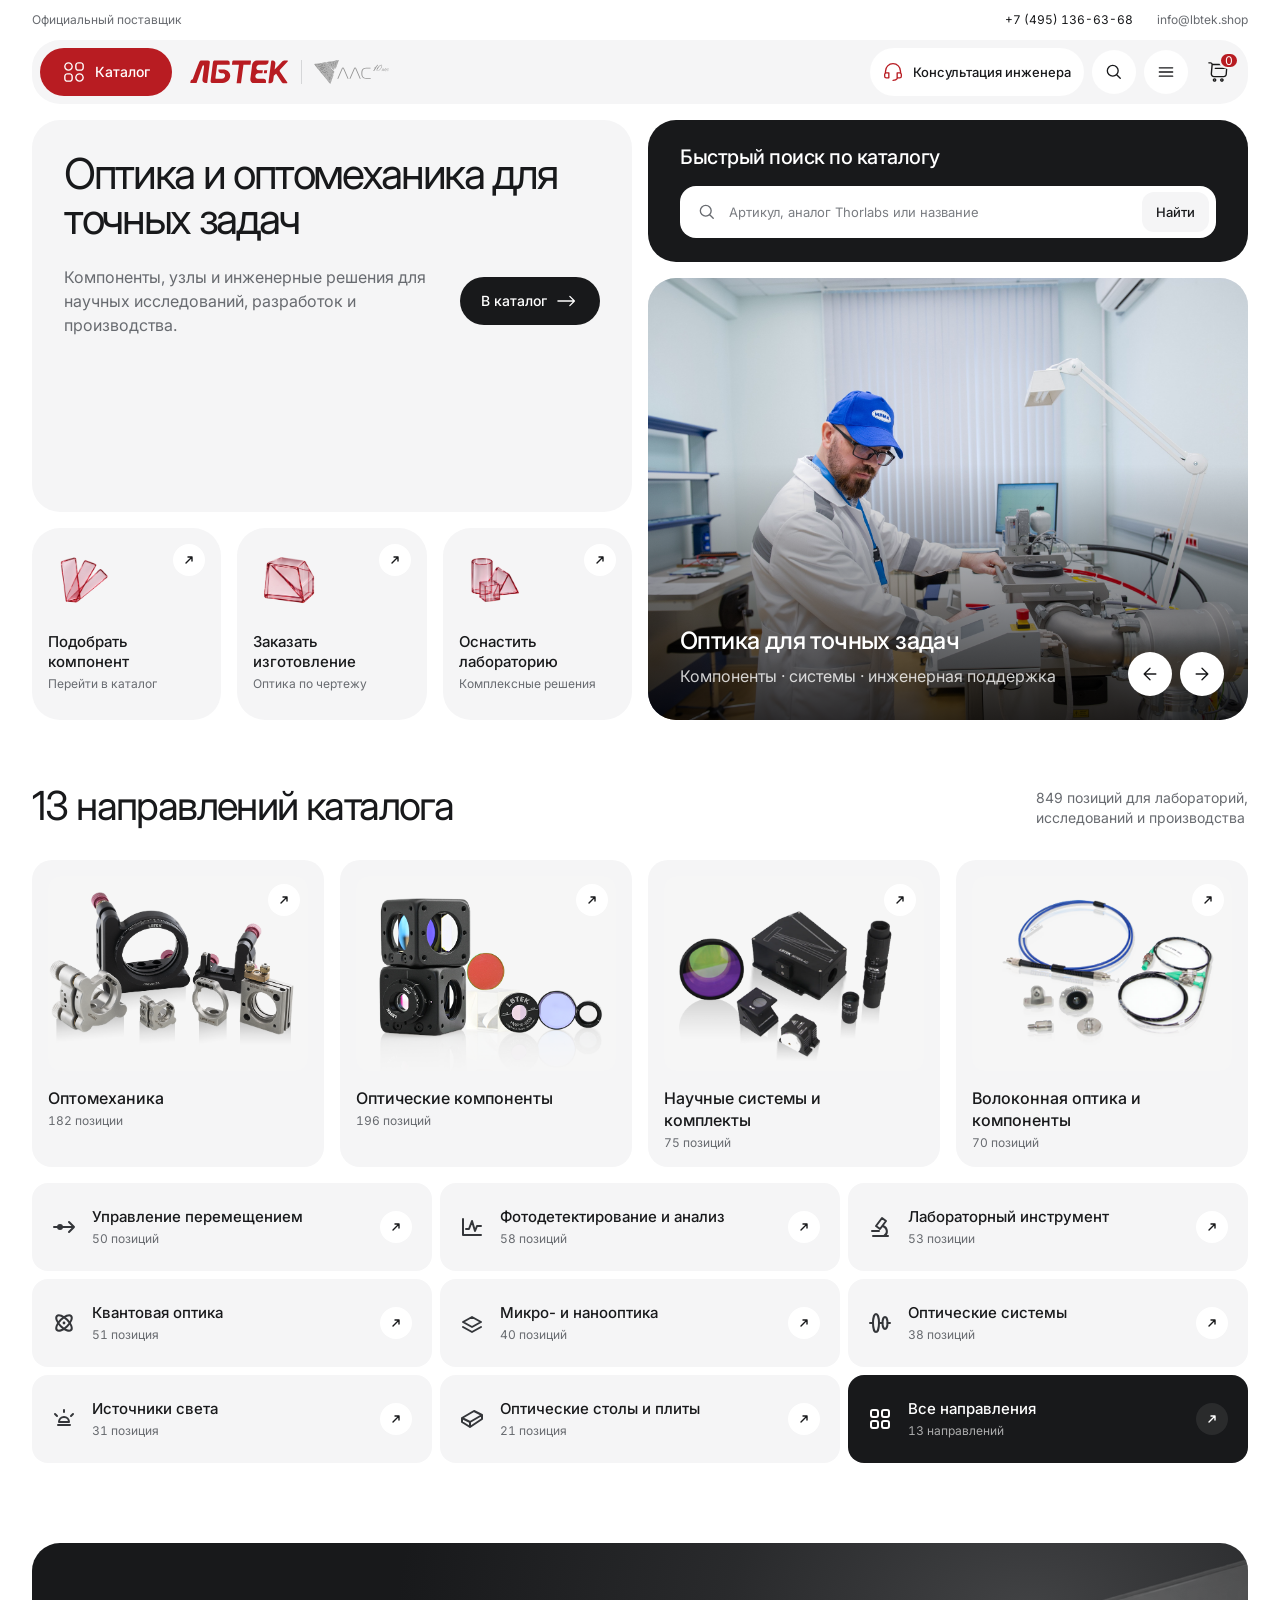
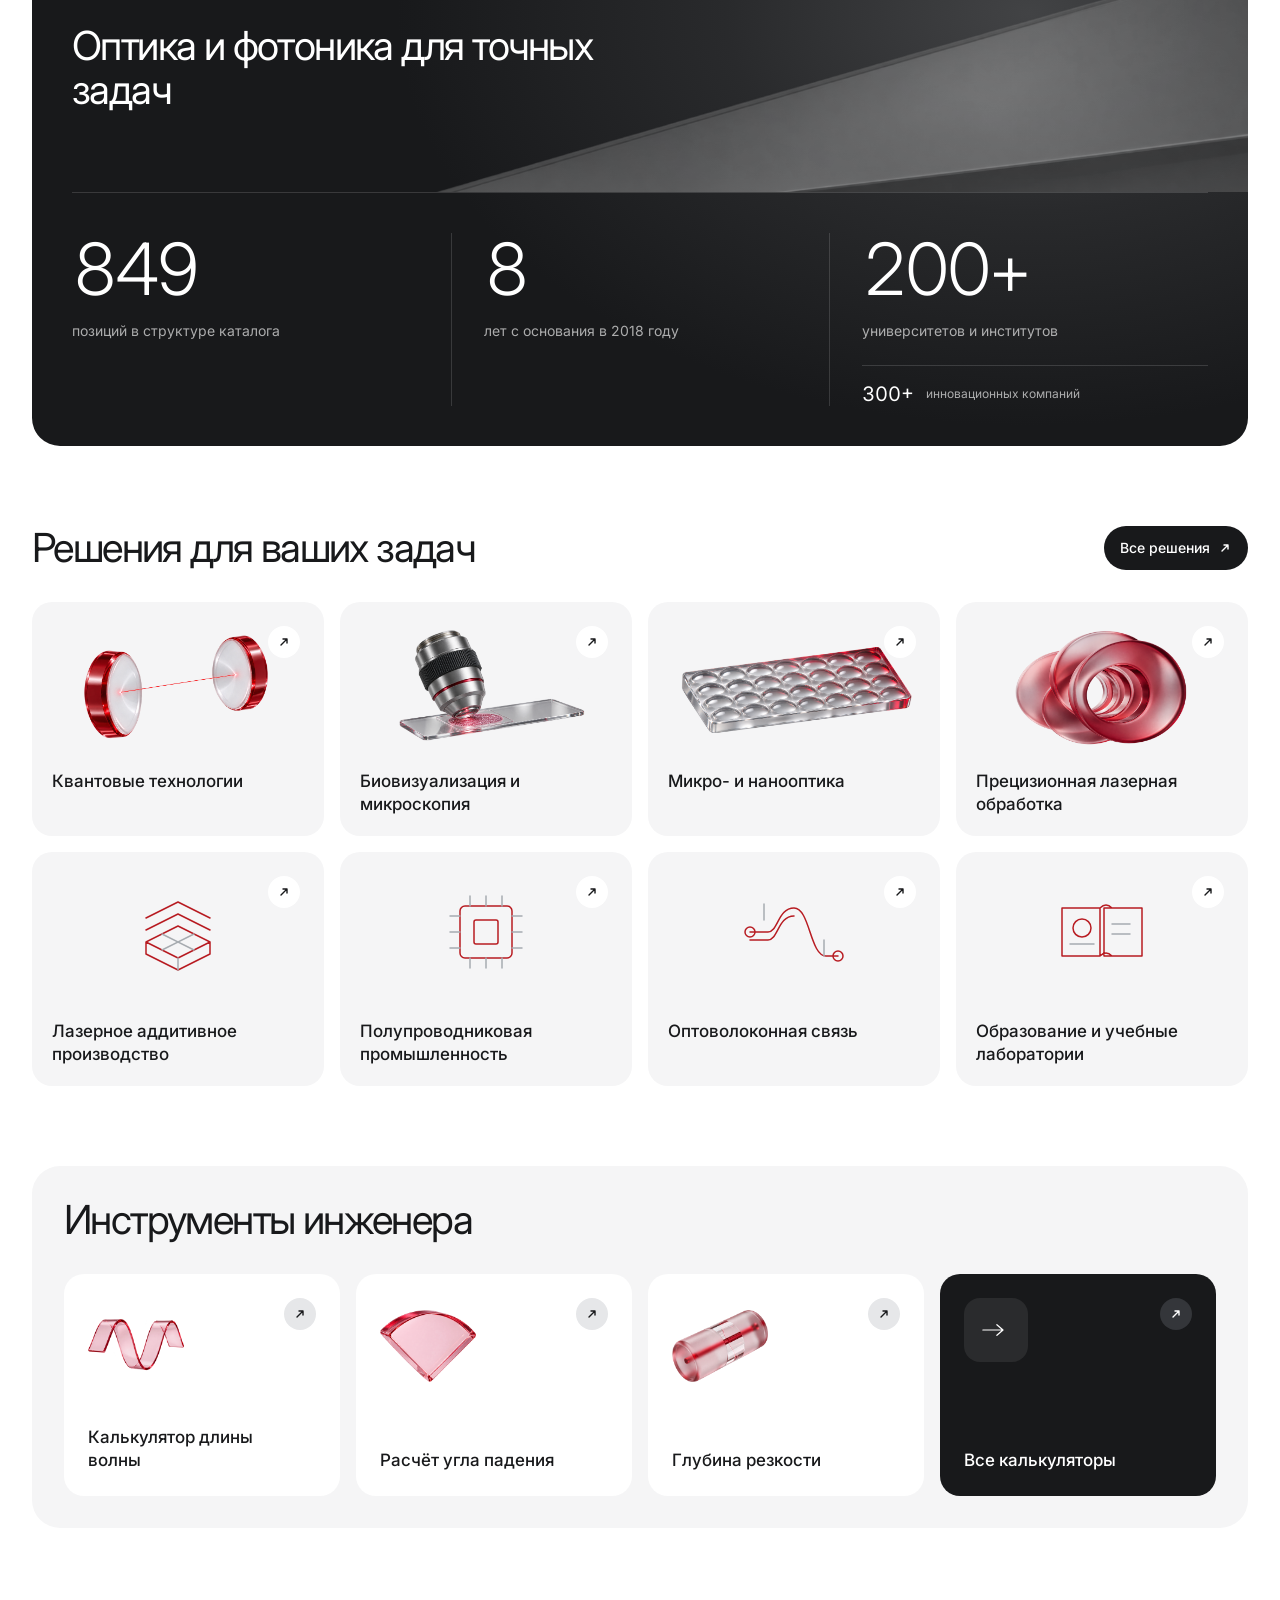
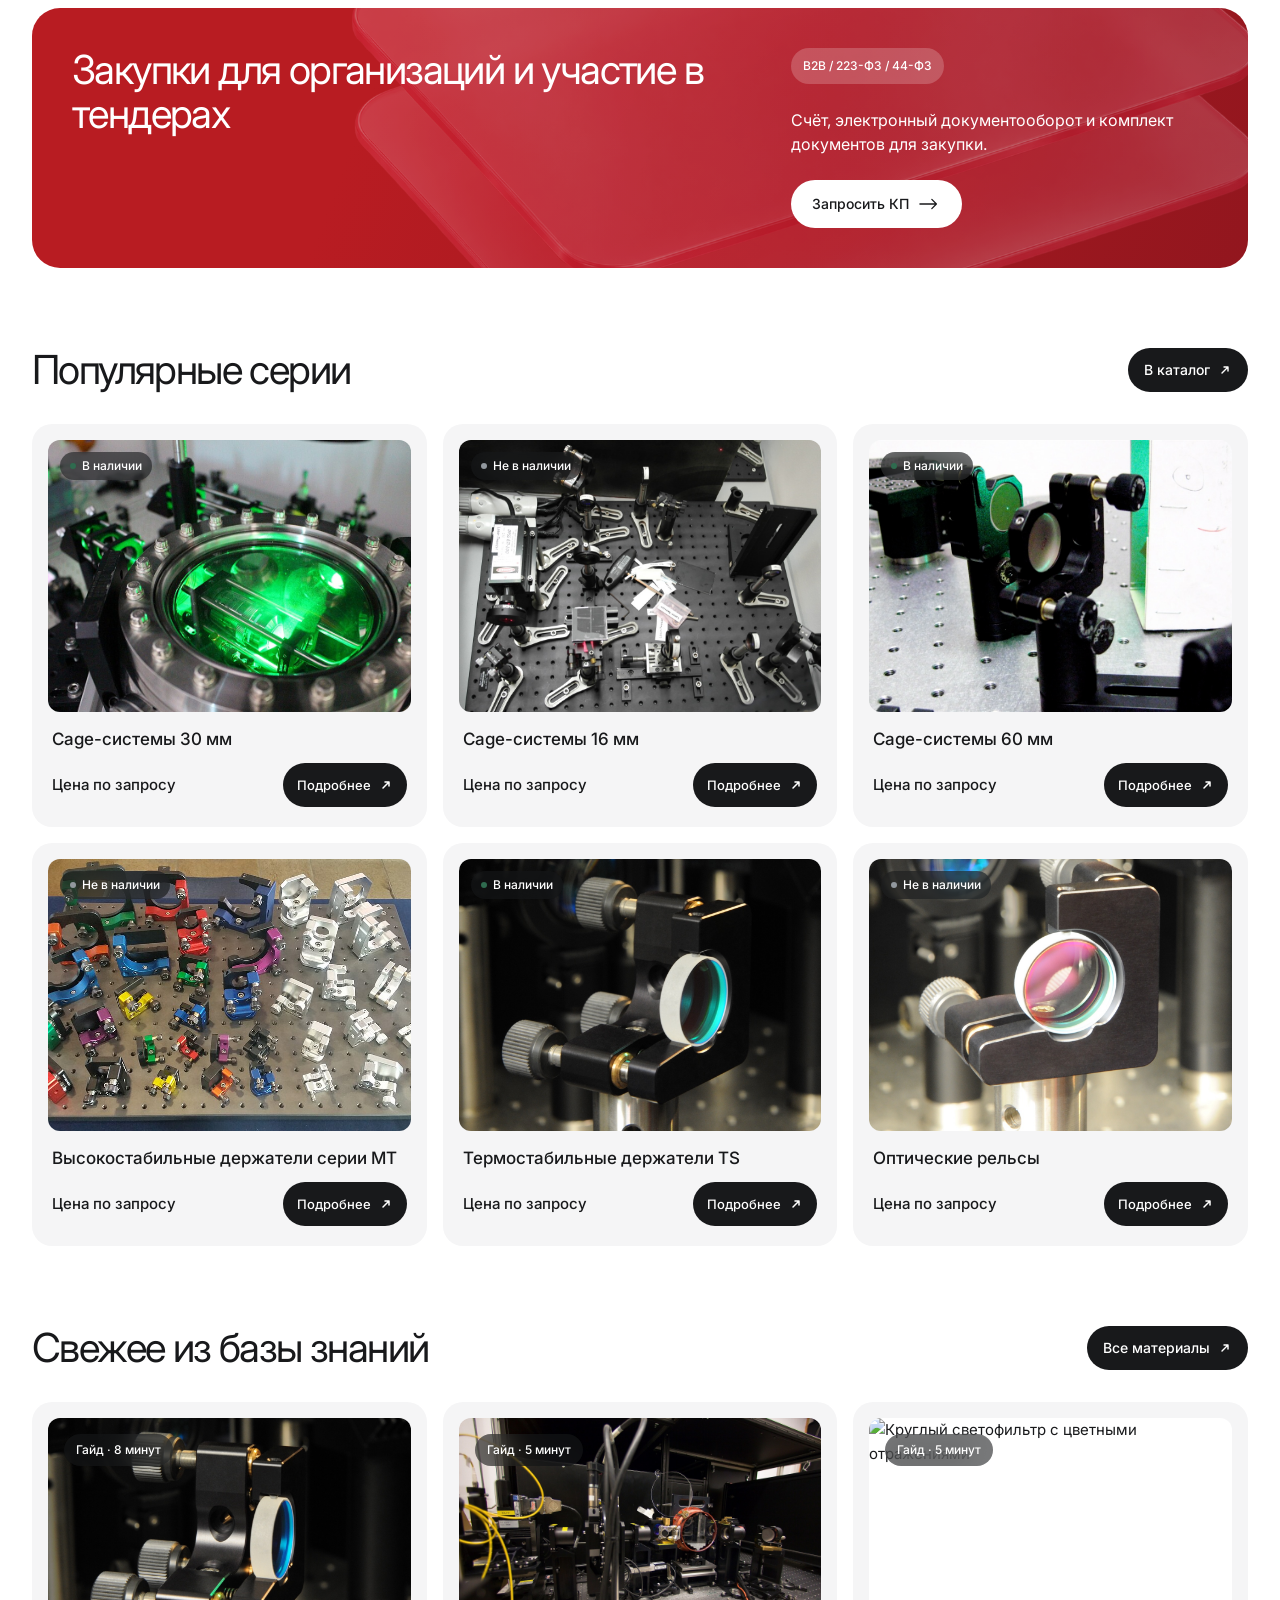
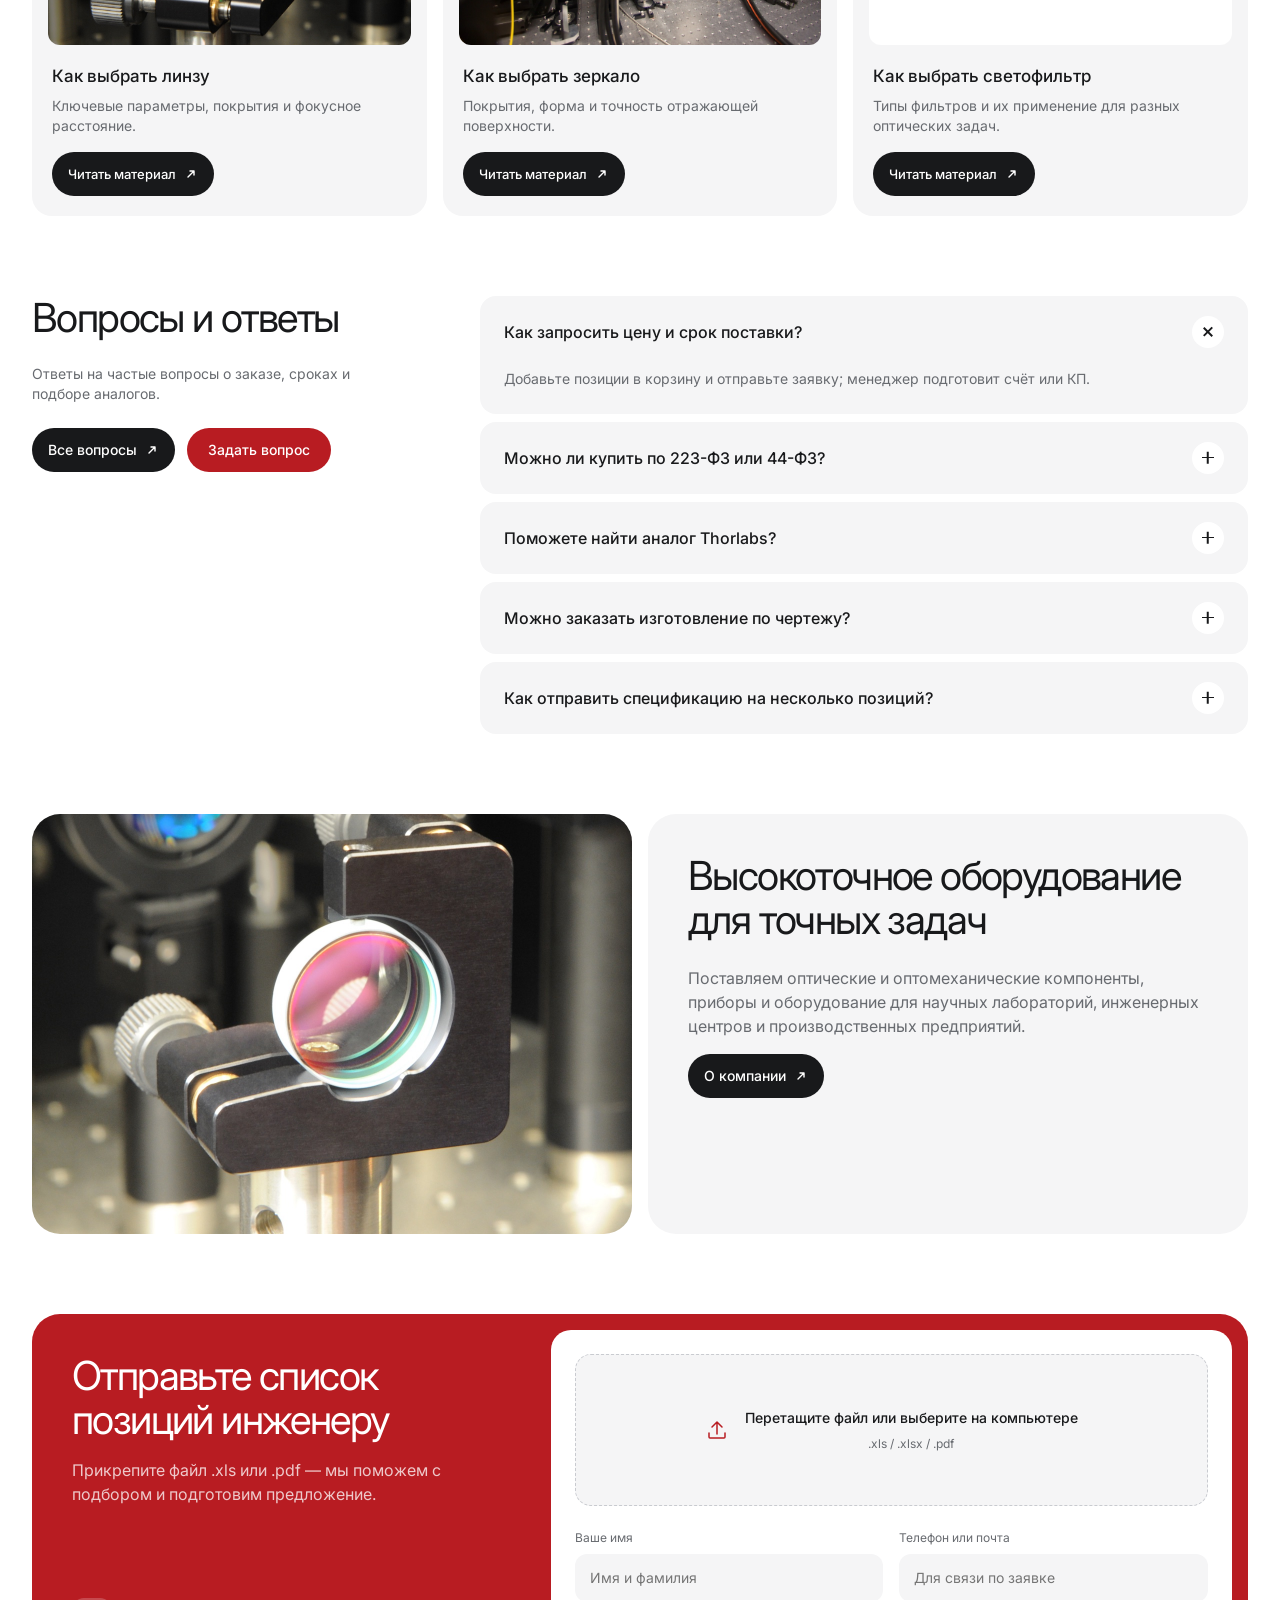
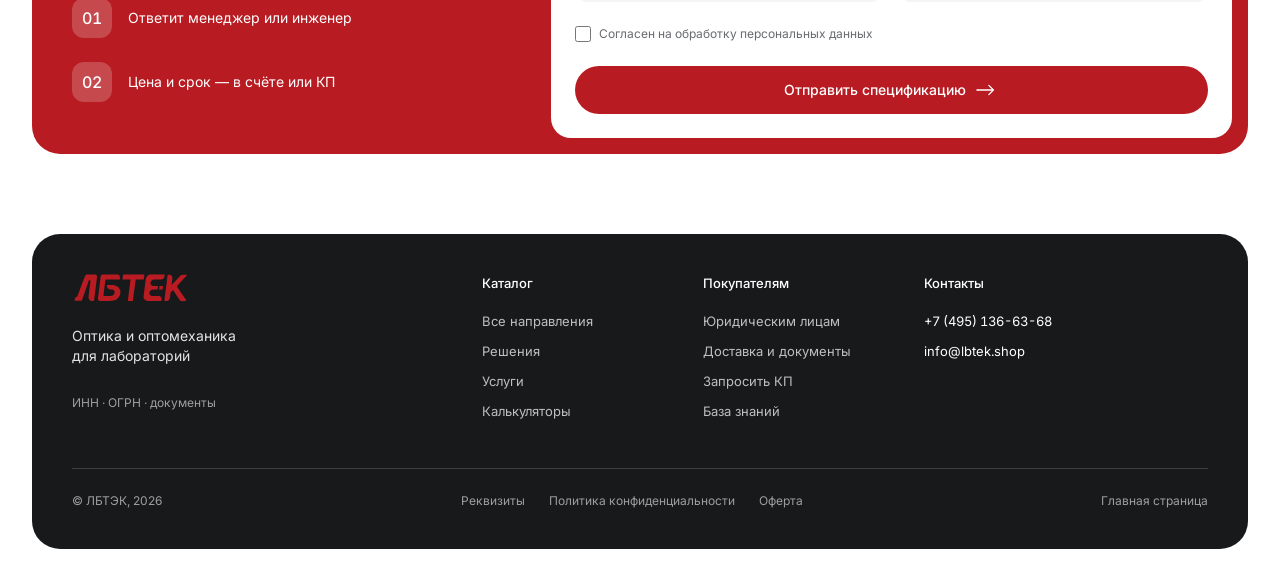
==== index.html @ 0f9b9eb8 "Hide services section on homepage" ====
<!doctype html>
<html lang="ru">
<head>
  <meta charset="utf-8">
  <meta name="viewport" content="width=device-width, initial-scale=1">
  <meta name="description" content="ЛБТЭК — оптика, оптомеханика и инженерные решения для лабораторий">
  <meta name="theme-color" content="#FFFFFF">
  <title>ЛБТЭК — оптика и оптомеханика для точных задач</title>
  <link rel="preconnect" href="https://fonts.googleapis.com">
  <link rel="preconnect" href="https://fonts.gstatic.com" crossorigin>
  <link href="https://fonts.googleapis.com/css2?family=Inter:wght@300;400;500&amp;display=swap" rel="stylesheet">
  <link rel="stylesheet" href="styles.css?v=13">
  <script src="script.js?v=9" defer></script>
</head>
<body>
  <header class="site-header">
    <div class="topline">
      <div class="topline-inner container">
        <a href="#buyers">Официальный поставщик</a>
        <div class="topline-contacts">
          <a href="tel:+74951366368">+7 (495) 136-63-68</a>
          <a href="mailto:info@lbtek.shop">info@lbtek.shop</a>
        </div>
      </div>
    </div>

    <div class="nav-shell container">
      <button class="button button-primary catalog-toggle" type="button" aria-expanded="false" aria-label="Открыть каталог" aria-controls="catalog-panel">
        <img class="catalog-icon" src="assets/category-2.svg" alt="" width="24" height="24">
        <span class="faq-icon catalog-close-icon" aria-hidden="true" hidden></span>
        <span class="catalog-label">Каталог</span>
      </button>

      <div class="brand-cluster" aria-label="Партнёры">
        <a class="brand" href="#top" aria-label="ЛБТЭК — на главную">
          <img src="assets/lbtech-red.svg" alt="ЛБТЭК" width="116" height="28">
        </a>
        <span class="brand-divider" aria-hidden="true"></span>
        <img class="partner-brand" src="assets/lls-logo.svg" alt="LLS" width="301" height="100">
      </div>

      <nav class="main-nav" id="main-nav" aria-label="Основная навигация">
        <form class="nav-search" action="#catalog" role="search">
          <button class="nav-search-toggle" type="button" aria-label="Открыть поиск" aria-expanded="false">
            <svg viewBox="0 0 24 24" aria-hidden="true"><circle cx="10.5" cy="10.5" r="6.5"/><path d="m15.5 15.5 4 4"/></svg>
          </button>
          <input type="search" name="q" aria-label="Поиск по каталогу" placeholder="Артикул или название" tabindex="-1">
        </form>

        <div class="nav-links">
          <a href="#solutions">Решения</a>
          <a href="#services">Услуги</a>
          <a href="#calculators">Калькуляторы</a>
          <a href="#knowledge">База знаний</a>
          <a href="#buyers">Покупателям</a>
          <a href="#about">О компании</a>
          <a href="#contacts">Контакты</a>
        </div>

        <a class="menu-consultation button button-secondary" href="#request">
          <svg viewBox="0 0 24 24" aria-hidden="true"><path d="M3 13v-2a9 9 0 0 1 18 0v2"/><path d="M5 13H4a2 2 0 0 0-2 2v2a2 2 0 0 0 2 2h3v-6H5Zm14 0h1a2 2 0 0 1 2 2v2a2 2 0 0 1-2 2h-3v-6h2Z"/><path d="M17 20c-.8 1.3-2.2 2-5 2"/></svg>
          <span>Консультация инженера</span>
        </a>

        <button class="nav-return-toggle" type="button" aria-label="Вернуть основное меню">
          <svg viewBox="0 0 24 24" aria-hidden="true"><path d="M4 7h16M4 12h16M4 17h16"/></svg>
        </button>
      </nav>

      <div class="header-actions">
        <a class="button button-secondary engineer-link" href="#request">
          <svg viewBox="0 0 24 24" aria-hidden="true"><path d="M3 13v-2a9 9 0 0 1 18 0v2"/><path d="M5 13H4a2 2 0 0 0-2 2v2a2 2 0 0 0 2 2h3v-6H5Zm14 0h1a2 2 0 0 1 2 2v2a2 2 0 0 1-2 2h-3v-6h2Z"/><path d="M17 20c-.8 1.3-2.2 2-5 2"/></svg>
          <span>Консультация инженера</span>
        </a>

        <a class="cart-link" href="#request" aria-label="Корзина, 0 товаров">
          <img class="cart-icon" src="assets/shopping-cart.svg" alt="" width="24" height="24">
          <span class="cart-count">0</span>
        </a>

        <button class="mobile-search-toggle" type="button" aria-label="Открыть поиск" aria-expanded="false">
          <svg viewBox="0 0 24 24" aria-hidden="true"><circle cx="10.5" cy="10.5" r="6.5"/><path d="m15.5 15.5 4 4"/></svg>
        </button>

        <button class="menu-toggle" type="button" aria-expanded="false" aria-controls="main-nav" aria-label="Открыть меню">
          <svg viewBox="0 0 24 24" aria-hidden="true"><path d="M4 7h16M4 12h16M4 17h16"/></svg>
        </button>
      </div>
    </div>

    <div class="catalog-panel container" id="catalog-panel" hidden>
      <div class="catalog-panel-heading">
        <span>Каталог оборудования</span>
        <strong>13 направлений</strong>
        <span>849 позиций</span>
        <a class="catalog-panel-all" href="#catalog">Все направления <svg viewBox="0 0 14 14" aria-hidden="true"><path d="M4 10 10 4M6 4h4v4"/></svg></a>
      </div>
      <nav class="catalog-panel-grid" aria-label="Направления каталога">
        <a href="#catalog"><svg class="catalog-panel-icon" viewBox="0 0 24 24" aria-hidden="true"><circle cx="12" cy="8" r="4"/><path d="M5 7v2a7 7 0 0 0 14 0V7m-7 9v5m-5 0h10"/></svg><span>Оптомеханика</span><small>182</small></a>
        <a href="#catalog"><svg class="catalog-panel-icon" viewBox="0 0 24 24" aria-hidden="true"><path d="m3 18 8-14 10 15-11 2zM11 4l-1 17"/></svg><span>Оптические компоненты</span><small>196</small></a>
        <a href="#catalog"><svg class="catalog-panel-icon" viewBox="0 0 24 24" aria-hidden="true"><rect x="2" y="5" width="7" height="10" rx="1.5"/><rect x="15" y="8" width="7" height="7" rx="1.5"/><path d="M9 10h6M5.5 15v4m13-4v4M2 19h20"/></svg><span>Научные системы и комплекты</span><small>75</small></a>
        <a href="#catalog"><svg class="catalog-panel-icon" viewBox="0 0 24 24" aria-hidden="true"><path d="M2 18h3c6 0 5-12 12-12h4M5 18c5 0 5-6 12-6h4M5 18h16"/></svg><span>Волоконная оптика и компоненты</span><small>70</small></a>
        <a href="#catalog"><svg class="catalog-panel-icon" viewBox="0 0 24 24" aria-hidden="true"><path d="M2 12h20m-5-5 5 5-5 5"/><circle cx="8" cy="12" r="3" fill="currentColor" stroke="none"/></svg><span>Управление перемещением</span><small>50</small></a>
        <a href="#catalog"><svg class="catalog-panel-icon" viewBox="0 0 24 24" aria-hidden="true"><path d="M3 4v16h18M6 14h3l3-8 3 10 2-5h4"/></svg><span>Фотодетектирование и анализ</span><small>58</small></a>
        <a href="#catalog"><svg class="catalog-panel-icon" viewBox="0 0 24 24" aria-hidden="true"><path d="m8 11 6-8 4 3-6 8zM15 11c5 2 5 8 1 10M5 21h15M4 16h7"/></svg><span>Лабораторный инструмент</span><small>53</small></a>
        <a href="#catalog"><svg class="catalog-panel-icon" viewBox="0 0 24 24" aria-hidden="true"><ellipse cx="12" cy="12" rx="4.5" ry="10" transform="rotate(45 12 12)"/><ellipse cx="12" cy="12" rx="4.5" ry="10" transform="rotate(-45 12 12)"/><circle cx="12" cy="12" r="1.4" fill="currentColor" stroke="none"/></svg><span>Квантовая оптика</span><small>51</small></a>
        <a href="#catalog"><svg class="catalog-panel-icon" viewBox="0 0 24 24" aria-hidden="true"><path d="m3 11 9-5 9 5-9 5zM3 16l9 5 9-5"/></svg><span>Микро- и нанооптика</span><small>40</small></a>
        <a href="#catalog"><svg class="catalog-panel-icon" viewBox="0 0 24 24" aria-hidden="true"><ellipse cx="8" cy="12" rx="3" ry="9"/><ellipse cx="17" cy="12" rx="2.5" ry="6"/><path d="M2 12h3m6 0h3.5m5 0H22"/></svg><span>Оптические системы</span><small>38</small></a>
        <a href="#catalog"><svg class="catalog-panel-icon" viewBox="0 0 24 24" aria-hidden="true"><path d="M6 18h12M7 15a5 5 0 1 1 10 0zM12 3v2M3 7l2 2m16-2-2 2"/></svg><span>Источники света</span><small>31</small></a>
        <a href="#catalog"><svg class="catalog-panel-icon" viewBox="0 0 24 24" aria-hidden="true"><path d="m2 11 12-7 8 4-12 7zM2 11v4l8 5 12-8V8m-12 7v5"/></svg><span>Оптические столы и плиты</span><small>21</small></a>
        <a href="#catalog"><svg class="catalog-panel-icon" viewBox="0 0 24 24" aria-hidden="true"><path d="M4 12h16M12 4v16M7 7l10 10M17 7 7 17"/><circle cx="12" cy="12" r="3"/></svg><span>Модуляция излучения</span><small>14</small></a>
      </nav>
    </div>
  </header>

  <main id="top">
    <section class="hero container" aria-labelledby="hero-title">
      <div class="hero-left">
        <div class="hero-info">
          <h1 id="hero-title">Оптика и оптомеханика для точных задач</h1>
          <div class="hero-intro-row">
            <p class="hero-description">Компоненты, узлы и инженерные решения для научных исследований, разработок и производства.</p>
            <a class="button button-dark hero-catalog" href="#catalog">В каталог <svg class="arrow-icon arrow-icon-short" viewBox="0 0 24 16" aria-hidden="true"><path d="M1 8h18M14 3l5 5-5 5"/></svg></a>
          </div>
        </div>
        <nav class="hero-chips" aria-label="Быстрые сценарии">
          <a href="#catalog">
            <span class="chip-visual"><img src="assets/filter-fan.png" alt="" width="384" height="269"></span>
            <span class="chip-content"><strong>Подобрать компонент</strong><span>Перейти в каталог</span></span>
            <span class="chip-action card-arrow"><svg viewBox="0 0 14 14" aria-hidden="true"><path d="M4 10 10 4M6 4h4v4"/></svg></span>
          </a>
          <a href="#services">
            <span class="chip-visual"><img src="assets/custom-prism.png" alt="" width="384" height="269"></span>
            <span class="chip-content"><strong>Заказать изготовление</strong><span>Оптика по чертежу</span></span>
            <span class="chip-action card-arrow"><svg viewBox="0 0 14 14" aria-hidden="true"><path d="M4 10 10 4M6 4h4v4"/></svg></span>
          </a>
          <a href="#services">
            <span class="chip-visual"><img src="assets/laboratory-set.png" alt="" width="384" height="269"></span>
            <span class="chip-content"><strong>Оснастить лабораторию</strong><span>Комплексные решения</span></span>
            <span class="chip-action card-arrow"><svg viewBox="0 0 14 14" aria-hidden="true"><path d="M4 10 10 4M6 4h4v4"/></svg></span>
          </a>
        </nav>
      </div>

      <div class="hero-side">
        <section class="hero-search-panel" aria-labelledby="search-title">
          <h3 id="search-title">Быстрый поиск по каталогу</h3>
          <form class="hero-search" action="#catalog" role="search">
            <svg viewBox="0 0 24 24" aria-hidden="true"><circle cx="10.5" cy="10.5" r="6.5"/><path d="m15.5 15.5 4 4"/></svg>
            <input type="search" name="q" aria-label="Поиск по каталогу" placeholder="Артикул, аналог Thorlabs или название">
            <button type="submit" aria-label="Найти"><span>Найти</span></button>
          </form>
        </section>

        <div class="hero-media" aria-label="Галерея оптического оборудования">
          <div class="hero-slides" aria-live="polite">
            <img class="hero-slide is-active" src="assets/hero-stock-lab-equipment.jpg" alt="Инженер работает с лабораторным оборудованием" width="4256" height="2832" data-title="Оптика для точных задач" data-description="Компоненты · системы · инженерная поддержка">
            <img class="hero-slide" src="assets/hero-stock-optics-inspection.jpg" alt="Специалист осматривает электронную плату под микроскопом" width="7212" height="4813" data-title="Оптические компоненты" data-description="Точная работа с оптическими и электронными системами">
            <img class="hero-slide" src="assets/hero-stock-laser-lab.jpg" alt="Лазерная установка для обработки деталей" width="5498" height="3671" data-title="Изготовление по чертежу" data-description="Точная обработка и производство компонентов">
            <img class="hero-slide" src="assets/hero-stock-microscope.jpg" alt="Лабораторный микроскоп для точных исследований" width="6000" height="4000" data-title="Оснащение лабораторий" data-description="Оборудование для исследований и производства">
          </div>
          <div class="hero-media-caption" aria-live="polite">
            <strong>Оптика для точных задач</strong>
            <span>Компоненты · системы · инженерная поддержка</span>
          </div>
          <div class="hero-slider-controls" aria-label="Управление галереей">
            <button class="hero-slider-button" type="button" data-slide-direction="previous" aria-label="Предыдущее изображение">
              <svg viewBox="0 0 24 24" aria-hidden="true"><path d="M19 12H5m7 7-7-7 7-7"/></svg>
            </button>
            <button class="hero-slider-button" type="button" data-slide-direction="next" aria-label="Следующее изображение">
              <svg viewBox="0 0 24 24" aria-hidden="true"><path d="M5 12h14m-7-7 7 7-7 7"/></svg>
            </button>
          </div>
        </div>
      </div>
    </section>

    <section class="catalog-section container" id="catalog" aria-labelledby="catalog-title">
      <div class="section-heading">
        <div>
          <h2 id="catalog-title">13 направлений каталога</h2>
        </div>
        <p>849 позиций для лабораторий,<br> исследований и производства</p>
      </div>

      <div class="catalog-featured">
        <a class="category-card" href="#catalog">
          <span class="category-image"><img src="assets/catalog-optomechanics-new.png" alt="Набор оптомеханических держателей LBTEK" width="960" height="540" loading="lazy"></span>
          <span class="category-copy"><strong>Оптомеханика</strong><span>182 позиции</span></span>
          <span class="category-arrow card-arrow"><svg viewBox="0 0 14 14" aria-hidden="true"><path d="M4 10 10 4M6 4h4v4"/></svg></span>
        </a>
        <a class="category-card" href="#catalog">
          <span class="category-image"><img src="assets/catalog-optical-components-new.png" alt="Оптические компоненты LBTEK: фильтры и оптика" width="1200" height="1200" loading="lazy"></span>
          <span class="category-copy"><strong>Оптические компоненты</strong><span>196 позиций</span></span>
          <span class="category-arrow card-arrow"><svg viewBox="0 0 14 14" aria-hidden="true"><path d="M4 10 10 4M6 4h4v4"/></svg></span>
        </a>
        <a class="category-card" href="#catalog">
          <span class="category-image"><img src="assets/catalog-scientific-systems-new.png" alt="Оптические системы и оптические узлы LBTEK" width="960" height="640" loading="lazy"></span>
          <span class="category-copy"><strong>Научные системы и комплекты</strong><span>75 позиций</span></span>
          <span class="category-arrow card-arrow"><svg viewBox="0 0 14 14" aria-hidden="true"><path d="M4 10 10 4M6 4h4v4"/></svg></span>
        </a>
        <a class="category-card" href="#catalog">
          <span class="category-image"><img src="assets/catalog-fiber-optics-new.png" alt="Волоконная оптика и оптоволоконные компоненты" width="960" height="901" loading="lazy"></span>
          <span class="category-copy"><strong>Волоконная оптика и компоненты</strong><span>70 позиций</span></span>
          <span class="category-arrow card-arrow"><svg viewBox="0 0 14 14" aria-hidden="true"><path d="M4 10 10 4M6 4h4v4"/></svg></span>
        </a>
      </div>

      <div class="catalog-secondary">
        <a href="#catalog">
          <svg class="catalog-icon" viewBox="0 0 24 24" aria-hidden="true"><path d="M2 12h20m-5-5 5 5-5 5"/><circle cx="8" cy="12" r="3" fill="currentColor" stroke="none"/></svg>
          <span class="secondary-copy"><strong>Управление перемещением</strong><small>50 позиций</small></span>
          <span class="secondary-arrow card-arrow"><svg viewBox="0 0 14 14" aria-hidden="true"><path d="M4 10 10 4M6 4h4v4"/></svg></span>
        </a>
        <a href="#catalog">
          <svg class="catalog-icon" viewBox="0 0 24 24" aria-hidden="true"><path d="M3 4v16h18M6 14h3l3-8 3 10 2-5h4"/></svg>
          <span class="secondary-copy"><strong>Фотодетектирование и анализ</strong><small>58 позиций</small></span><span class="secondary-arrow card-arrow"><svg viewBox="0 0 14 14" aria-hidden="true"><path d="M4 10 10 4M6 4h4v4"/></svg></span></a>
        <a href="#catalog">
          <svg class="catalog-icon" viewBox="0 0 24 24" aria-hidden="true"><path d="m8 11 6-8 4 3-6 8zM15 11c5 2 5 8 1 10M5 21h15M4 16h7"/></svg>
          <span class="secondary-copy"><strong>Лабораторный инструмент</strong><small>53 позиции</small></span><span class="secondary-arrow card-arrow"><svg viewBox="0 0 14 14" aria-hidden="true"><path d="M4 10 10 4M6 4h4v4"/></svg></span></a>
        <a href="#catalog">
          <svg class="catalog-icon" viewBox="0 0 24 24" aria-hidden="true"><ellipse cx="12" cy="12" rx="4.5" ry="10" transform="rotate(45 12 12)"/><ellipse cx="12" cy="12" rx="4.5" ry="10" transform="rotate(-45 12 12)"/><circle cx="12" cy="12" r="1.4" fill="currentColor" stroke="none"/></svg>
          <span class="secondary-copy"><strong>Квантовая оптика</strong><small>51 позиция</small></span><span class="secondary-arrow card-arrow"><svg viewBox="0 0 14 14" aria-hidden="true"><path d="M4 10 10 4M6 4h4v4"/></svg></span></a>
        <a href="#catalog">
          <svg class="catalog-icon" viewBox="0 0 24 24" aria-hidden="true"><path d="m3 11 9-5 9 5-9 5zM3 16l9 5 9-5"/></svg>
          <span class="secondary-copy"><strong>Микро- и нанооптика</strong><small>40 позиций</small></span><span class="secondary-arrow card-arrow"><svg viewBox="0 0 14 14" aria-hidden="true"><path d="M4 10 10 4M6 4h4v4"/></svg></span></a>
        <a href="#catalog">
          <svg class="catalog-icon" viewBox="0 0 24 24" aria-hidden="true"><ellipse cx="8" cy="12" rx="3" ry="9"/><ellipse cx="17" cy="12" rx="2.5" ry="6"/><path d="M2 12h3m6 0h3.5m5 0H22"/></svg>
          <span class="secondary-copy"><strong>Оптические системы</strong><small>38 позиций</small></span><span class="secondary-arrow card-arrow"><svg viewBox="0 0 14 14" aria-hidden="true"><path d="M4 10 10 4M6 4h4v4"/></svg></span></a>
        <a href="#catalog">
          <svg class="catalog-icon" viewBox="0 0 24 24" aria-hidden="true"><path d="M6 18h12M7 15a5 5 0 1 1 10 0zM12 3v2M3 7l2 2m16-2-2 2"/></svg>
          <span class="secondary-copy"><strong>Источники света</strong><small>31 позиция</small></span><span class="secondary-arrow card-arrow"><svg viewBox="0 0 14 14" aria-hidden="true"><path d="M4 10 10 4M6 4h4v4"/></svg></span></a>
        <a href="#catalog">
          <svg class="catalog-icon" viewBox="0 0 24 24" aria-hidden="true"><path d="m2 11 12-7 8 4-12 7zM2 11v4l8 5 12-8V8m-12 7v5"/></svg>
          <span class="secondary-copy"><strong>Оптические столы и плиты</strong><small>21 позиция</small></span><span class="secondary-arrow card-arrow"><svg viewBox="0 0 14 14" aria-hidden="true"><path d="M4 10 10 4M6 4h4v4"/></svg></span></a>
        <a class="catalog-all" href="#catalog">
          <svg class="catalog-icon" viewBox="0 0 24 24" aria-hidden="true"><rect x="3" y="3" width="7" height="7" rx="2"/><rect x="14" y="3" width="7" height="7" rx="2"/><rect x="3" y="14" width="7" height="7" rx="2"/><rect x="14" y="14" width="7" height="7" rx="2"/></svg>
          <span class="secondary-copy"><strong>Все направления</strong><small>13 направлений</small></span><span class="secondary-arrow card-arrow"><svg viewBox="0 0 14 14" aria-hidden="true"><path d="M4 10 10 4M6 4h4v4"/></svg></span></a>
      </div>
    </section>

    <section class="stats-section container" aria-labelledby="stats-title" hidden>
      <div class="stats-heading">
        <h2 id="stats-title">Оптика и фотоника для точных задач</h2>
      </div>
      <div class="stats-grid">
        <div class="stat-item">
          <strong>849</strong>
          <p>позиций в структуре каталога</p>
        </div>
        <div class="stat-item">
          <strong>8</strong>
          <p>лет с основания в 2018 году</p>
        </div>
        <div class="stat-item">
          <strong>200+</strong>
          <p>университетов и институтов</p>
          <div class="stat-additional"><strong>300+</strong><span>инновационных компаний</span></div>
        </div>
      </div>
    </section>

    <section class="stats-section stats-focus container" aria-labelledby="stats-focus-title">
      <div class="stats-heading">
        <h2 id="stats-focus-title">Оптика и фотоника для точных задач</h2>
      </div>
      <div class="stats-grid">
        <div class="stat-item">
          <strong>849</strong>
          <p>позиций в структуре каталога</p>
        </div>
        <div class="stat-item">
          <strong>8</strong>
          <p>лет с основания в 2018 году</p>
        </div>
        <div class="stat-item">
          <strong>200+</strong>
          <p>университетов и институтов</p>
          <div class="stat-additional"><strong>300+</strong><span>инновационных компаний</span></div>
        </div>
      </div>
    </section>

    <section class="solutions-section container" id="solutions" aria-labelledby="solutions-title">
      <div class="section-heading">
        <div>
          <h2 id="solutions-title">Решения для ваших задач</h2>
        </div>
        <a class="section-link" href="#solutions">Все решения <svg viewBox="0 0 14 14" aria-hidden="true"><path d="M4 10 10 4M6 4h4v4"/></svg></a>
      </div>

      <div class="solutions-grid">
        <a class="solution-card" href="#solutions">
          <span class="solution-top"><span class="solution-arrow card-arrow"><svg viewBox="0 0 14 14" aria-hidden="true"><path d="M4 10 10 4M6 4h4v4"/></svg></span></span>
          <span class="solution-visual"><img src="assets/solution-quantum.png" alt="Квантовая оптическая система" width="1867" height="842" loading="lazy"></span>
          <strong>Квантовые технологии</strong>
        </a>

        <a class="solution-card" href="#solutions">
          <span class="solution-top"><span class="solution-arrow card-arrow"><svg viewBox="0 0 14 14" aria-hidden="true"><path d="M4 10 10 4M6 4h4v4"/></svg></span></span>
          <span class="solution-visual"><img src="assets/solution-microscopy.png" alt="Объектив микроскопа и предметное стекло" width="1870" height="841" loading="lazy"></span>
          <strong>Биовизуализация и микроскопия</strong>
        </a>

        <a class="solution-card" href="#solutions">
          <span class="solution-top"><span class="solution-arrow card-arrow"><svg viewBox="0 0 14 14" aria-hidden="true"><path d="M4 10 10 4M6 4h4v4"/></svg></span></span>
          <span class="solution-visual"><img src="assets/solution-nano.png" alt="Микрооптическая структура" width="1869" height="842" loading="lazy"></span>
          <strong>Микро- и нанооптика</strong>
        </a>

        <a class="solution-card" href="#solutions">
          <span class="solution-top"><span class="solution-arrow card-arrow"><svg viewBox="0 0 14 14" aria-hidden="true"><path d="M4 10 10 4M6 4h4v4"/></svg></span></span>
          <span class="solution-visual"><img src="assets/solution-laser.png" alt="Оптический узел для лазерной обработки" width="1860" height="846" loading="lazy"></span>
          <strong>Прецизионная лазерная обработка</strong>
        </a>

        <a class="solution-card" href="#solutions">
          <span class="solution-top"><span class="solution-arrow card-arrow"><svg viewBox="0 0 14 14" aria-hidden="true"><path d="M4 10 10 4M6 4h4v4"/></svg></span></span>
          <span class="solution-visual"><svg viewBox="0 0 120 96" aria-hidden="true"><path d="M28 58l32-16 32 16-32 16zM28 46l32-16 32 16M28 34l32-16 32 16M28 58v12l32 16 32-16V58"/><path class="muted" d="M60 74v12M44 50l32 16M76 50l-32 16"/></svg></span>
          <strong>Лазерное аддитивное производство</strong>
        </a>

        <a class="solution-card" href="#solutions">
          <span class="solution-top"><span class="solution-arrow card-arrow"><svg viewBox="0 0 14 14" aria-hidden="true"><path d="M4 10 10 4M6 4h4v4"/></svg></span></span>
          <span class="solution-visual"><svg viewBox="0 0 120 96" aria-hidden="true"><rect x="34" y="22" width="52" height="52" rx="5"/><rect x="48" y="36" width="24" height="24" rx="2"/><path class="muted" d="M44 12v10M60 12v10M76 12v10M44 74v10M60 74v10M76 74v10M24 32h10M24 48h10M24 64h10M86 32h10M86 48h10M86 64h10"/></svg></span>
          <strong>Полупроводниковая промышленность</strong>
        </a>

        <a class="solution-card" href="#solutions">
          <span class="solution-top"><span class="solution-arrow card-arrow"><svg viewBox="0 0 14 14" aria-hidden="true"><path d="M4 10 10 4M6 4h4v4"/></svg></span></span>
          <span class="solution-visual"><svg viewBox="0 0 120 96" aria-hidden="true"><path d="M16 48h18c10 0 10-24 26-24s16 48 32 48h12M16 56h18c10 0 10-24 26-24"/><circle cx="16" cy="48" r="5"/><circle cx="104" cy="72" r="5"/><path class="muted" d="M30 20v16M90 56v16"/></svg></span>
          <strong>Оптоволоконная связь</strong>
        </a>

        <a class="solution-card" href="#solutions">
          <span class="solution-top"><span class="solution-arrow card-arrow"><svg viewBox="0 0 14 14" aria-hidden="true"><path d="M4 10 10 4M6 4h4v4"/></svg></span></span>
          <span class="solution-visual"><svg viewBox="0 0 120 96" aria-hidden="true"><path d="M20 24h38v48H20zM62 24h38v48H62zM58 24c4-4 8-4 12 0M58 72c4-4 8-4 12 0"/><circle cx="40" cy="44" r="9"/><path class="muted" d="M70 40h18M70 50h18M28 60h24"/></svg></span>
          <strong>Образование и учебные лаборатории</strong>
        </a>
      </div>
    </section>

    <section class="tools-section container" id="calculators" aria-labelledby="tools-title">
      <div class="section-heading">
        <div>
          <h2 id="tools-title">Инструменты инженера</h2>
        </div>
      </div>

      <div class="tools-grid">
        <a class="tool-card" href="#calculators">
          <img class="tool-symbol" src="assets/calculator-wavelength.png" alt="" width="320" height="240">
          <strong>Калькулятор длины волны</strong>
          <span class="tool-arrow card-arrow"><svg viewBox="0 0 14 14" aria-hidden="true"><path d="M4 10 10 4M6 4h4v4"/></svg></span>
        </a>
        <a class="tool-card" href="#calculators">
          <img class="tool-symbol" src="assets/calculator-incidence.png" alt="" width="320" height="240">
          <strong>Расчёт угла падения</strong>
          <span class="tool-arrow card-arrow"><svg viewBox="0 0 14 14" aria-hidden="true"><path d="M4 10 10 4M6 4h4v4"/></svg></span>
        </a>
        <a class="tool-card" href="#calculators">
          <img class="tool-symbol" src="assets/calculator-depth.png" alt="" width="320" height="240">
          <strong>Глубина резкости</strong>
          <span class="tool-arrow card-arrow"><svg viewBox="0 0 14 14" aria-hidden="true"><path d="M4 10 10 4M6 4h4v4"/></svg></span>
        </a>
        <a class="tool-card tool-all" href="#calculators">
          <span class="tool-symbol tool-symbol-all"><svg viewBox="0 0 32 16" aria-hidden="true"><path d="M1 8h22M17 2l7 6-7 6"/></svg></span>
          <strong>Все калькуляторы</strong>
          <span class="tool-arrow card-arrow"><svg viewBox="0 0 14 14" aria-hidden="true"><path d="M4 10 10 4M6 4h4v4"/></svg></span>
        </a>
      </div>
    </section>

    <section class="services-section container" id="services" aria-labelledby="services-title" hidden>
      <div class="services-copy">
        <h2 id="services-title">От компонента до готовой системы</h2>
        <p>Изготовление оптики на заказ, сборка и юстировка схем, оснащение лабораторий «под ключ».</p>
        <a class="button button-dark" href="#request">Рассчитать по чертежу <svg class="arrow-icon arrow-icon-short" viewBox="0 0 24 16" aria-hidden="true"><path d="M1 8h18M14 3l5 5-5 5"/></svg></a>
      </div>

      <figure class="services-photo">
        <img src="assets/hero-optical-bench.jpg" alt="Лабораторная оптическая установка на оптическом столе" width="1920" height="1294" loading="lazy">
      </figure>
    </section>

    <section class="buyers-section container" id="buyers" aria-labelledby="buyers-title">
      <div class="buyers-main">
        <h2 id="buyers-title">Закупки для организаций и участие в тендерах</h2>
      </div>
      <div class="buyers-action">
        <span class="buyers-tag">B2B / 223-ФЗ / 44-ФЗ</span>
        <p>Счёт, электронный документооборот и комплект документов для закупки.</p>
        <a class="button button-dark" href="#request">Запросить КП <svg class="arrow-icon arrow-icon-short" viewBox="0 0 24 16" aria-hidden="true"><path d="M1 8h18M14 3l5 5-5 5"/></svg></a>
      </div>
    </section>

    <section class="series-section container" id="series" aria-labelledby="series-title">
      <div class="section-heading">
        <div>
          <h2 id="series-title">Популярные серии</h2>
        </div>
        <a class="section-link" href="#catalog">В каталог <svg viewBox="0 0 14 14" aria-hidden="true"><path d="M4 10 10 4M6 4h4v4"/></svg></a>
      </div>

      <div class="series-grid">
        <article class="product-card">
          <a class="product-image" href="#series"><img src="assets/catalog-scientific-systems.jpg" alt="Cage-система 30 мм в лабораторной установке" width="960" height="640" loading="lazy"><span class="stock-status in-stock">В наличии</span></a>
          <div class="product-info"><h3><a href="#series">Cage-системы 30 мм</a></h3><div class="product-bottom"><span class="product-price">Цена по запросу</span><a href="#series">Подробнее <svg viewBox="0 0 14 14" aria-hidden="true"><path d="M4 10 10 4M6 4h4v4"/></svg></a></div></div>
        </article>
        <article class="product-card">
          <a class="product-image" href="#series"><img src="assets/series-cage-16.jpg" alt="Компоненты Cage-системы 16 мм на оптическом столе" width="1200" height="800" loading="lazy"><span class="stock-status out-stock">Не в наличии</span></a>
          <div class="product-info"><h3><a href="#series">Cage-системы 16 мм</a></h3><div class="product-bottom"><span class="product-price">Цена по запросу</span><a href="#series">Подробнее <svg viewBox="0 0 14 14" aria-hidden="true"><path d="M4 10 10 4M6 4h4v4"/></svg></a></div></div>
        </article>
        <article class="product-card">
          <a class="product-image" href="#series"><img src="assets/series-cage-60.jpg" alt="Cage-система 60 мм с оптическими держателями" width="1200" height="673" loading="lazy"><span class="stock-status in-stock">В наличии</span></a>
          <div class="product-info"><h3><a href="#series">Cage-системы 60 мм</a></h3><div class="product-bottom"><span class="product-price">Цена по запросу</span><a href="#series">Подробнее <svg viewBox="0 0 14 14" aria-hidden="true"><path d="M4 10 10 4M6 4h4v4"/></svg></a></div></div>
        </article>
        <article class="product-card">
          <a class="product-image" href="#series"><img src="assets/catalog-optomechanics.jpg" alt="Высокостабильные держатели серии MT" width="960" height="540" loading="lazy"><span class="stock-status out-stock">Не в наличии</span></a>
          <div class="product-info"><h3><a href="#series">Высокостабильные держатели серии MT</a></h3><div class="product-bottom"><span class="product-price">Цена по запросу</span><a href="#series">Подробнее <svg viewBox="0 0 14 14" aria-hidden="true"><path d="M4 10 10 4M6 4h4v4"/></svg></a></div></div>
        </article>
        <article class="product-card">
          <a class="product-image" href="#series"><img src="assets/series-ts.jpg" alt="Термостабильный держатель серии TS" width="1200" height="1200" loading="lazy"><span class="stock-status in-stock">В наличии</span></a>
          <div class="product-info"><h3><a href="#series">Термостабильные держатели TS</a></h3><div class="product-bottom"><span class="product-price">Цена по запросу</span><a href="#series">Подробнее <svg viewBox="0 0 14 14" aria-hidden="true"><path d="M4 10 10 4M6 4h4v4"/></svg></a></div></div>
        </article>
        <article class="product-card">
          <a class="product-image" href="#series"><img src="assets/series-rails.jpg" alt="Оптическая рельса с держателем" width="1200" height="1200" loading="lazy"><span class="stock-status out-stock">Не в наличии</span></a>
          <div class="product-info"><h3><a href="#series">Оптические рельсы</a></h3><div class="product-bottom"><span class="product-price">Цена по запросу</span><a href="#series">Подробнее <svg viewBox="0 0 14 14" aria-hidden="true"><path d="M4 10 10 4M6 4h4v4"/></svg></a></div></div>
        </article>
      </div>
    </section>

    <section class="knowledge-section container" id="knowledge" aria-labelledby="knowledge-title">
      <div class="section-heading">
        <div>
          <h2 id="knowledge-title">Свежее из базы знаний</h2>
        </div>
        <a class="section-link" href="#knowledge">Все материалы <svg viewBox="0 0 14 14" aria-hidden="true"><path d="M4 10 10 4M6 4h4v4"/></svg></a>
      </div>

      <div class="knowledge-grid">
        <article class="article-card">
          <div class="article-cover">
            <span>Гайд · 8 минут</span>
            <img src="assets/catalog-optical-components.jpg" alt="Оптическая линза в прецизионном держателе" width="1200" height="1200" loading="lazy">
          </div>
          <div class="article-content"><h3>Как выбрать линзу</h3><p>Ключевые параметры, покрытия и фокусное расстояние.</p><a href="#knowledge">Читать материал <svg viewBox="0 0 14 14" aria-hidden="true"><path d="M4 10 10 4M6 4h4v4"/></svg></a></div>
        </article>

        <article class="article-card">
          <div class="article-cover">
            <span>Гайд · 5 минут</span>
            <img src="assets/hero-optical-bench.jpg" alt="Оптическая лабораторная установка с системой зеркал" width="1200" height="800" loading="lazy">
          </div>
          <div class="article-content"><h3>Как выбрать зеркало</h3><p>Покрытия, форма и точность отражающей поверхности.</p><a href="#knowledge">Читать материал <svg viewBox="0 0 14 14" aria-hidden="true"><path d="M4 10 10 4M6 4h4v4"/></svg></a></div>
        </article>

        <article class="article-card">
          <div class="article-cover">
            <span>Гайд · 5 минут</span>
            <img src="https://images.unsplash.com/photo-1609831168295-4df72a5eea8b?auto=format&amp;fit=crop&amp;w=1200&amp;q=85" alt="Круглый светофильтр с цветными отражениями" width="1200" height="800" loading="lazy">
          </div>
          <div class="article-content"><h3>Как выбрать светофильтр</h3><p>Типы фильтров и их применение для разных оптических задач.</p><a href="#knowledge">Читать материал <svg viewBox="0 0 14 14" aria-hidden="true"><path d="M4 10 10 4M6 4h4v4"/></svg></a></div>
        </article>
      </div>
    </section>

    <section class="faq-section container" id="faq" aria-labelledby="faq-title">
      <div class="faq-intro">
        <h2 id="faq-title">Вопросы и ответы</h2>
        <p>Ответы на частые вопросы о заказе, сроках и подборе аналогов.</p>
        <div class="faq-actions">
          <a class="section-link" href="#faq">Все вопросы <svg viewBox="0 0 14 14" aria-hidden="true"><path d="M4 10 10 4M6 4h4v4"/></svg></a>
          <a class="button button-primary" href="#request">Задать вопрос</a>
        </div>
      </div>

      <div class="faq-list">
        <details open>
          <summary><span>Как запросить цену и срок поставки?</span><span class="faq-icon" aria-hidden="true"></span></summary>
          <p>Добавьте позиции в корзину и отправьте заявку; менеджер подготовит счёт или КП.</p>
        </details>
        <details>
          <summary><span>Можно ли купить по 223-ФЗ или 44-ФЗ?</span><span class="faq-icon" aria-hidden="true"></span></summary>
          <p>Да, подготовим документы и ответим на вопросы по закупке.</p>
        </details>
        <details>
          <summary><span>Поможете найти аналог Thorlabs?</span><span class="faq-icon" aria-hidden="true"></span></summary>
          <p>Укажите артикул в поиске или отправьте спецификацию инженеру.</p>
        </details>
        <details>
          <summary><span>Можно заказать изготовление по чертежу?</span><span class="faq-icon" aria-hidden="true"></span></summary>
          <p>Да, приложите чертёж или схему к запросу для предварительной оценки.</p>
        </details>
        <details>
          <summary><span>Как отправить спецификацию на несколько позиций?</span><span class="faq-icon" aria-hidden="true"></span></summary>
          <p>Загрузите файл .xls или .pdf в форму заявки.</p>
        </details>
      </div>
    </section>

    <section class="about-section container" id="about" aria-labelledby="about-title">
      <figure class="about-photo">
        <img src="assets/series-rails.jpg" alt="Оптические компоненты LBTEK: фильтры и оптика" width="1200" height="1200" loading="lazy">
      </figure>
      <div class="about-copy">
        <h2 id="about-title">Высокоточное оборудование для точных задач</h2>
        <p>Поставляем оптические и оптомеханические компоненты, приборы и оборудование для научных лабораторий, инженерных центров и производственных предприятий.</p>
        <a class="section-link" href="#about">О компании <svg viewBox="0 0 14 14" aria-hidden="true"><path d="M4 10 10 4M6 4h4v4"/></svg></a>
      </div>
    </section>

    <section class="request-section container" id="request" aria-labelledby="request-title">
      <div class="request-copy">
        <h2 id="request-title">Отправьте список позиций инженеру</h2>
        <p>Прикрепите файл .xls или .pdf — мы поможем с подбором и подготовим предложение.</p>
        <div class="request-steps">
          <div><span>01</span><p>Ответит менеджер или инженер</p></div>
          <div><span>02</span><p>Цена и срок — в счёте или КП</p></div>
        </div>
      </div>

      <form class="request-form" id="request-form">
        <label class="upload-zone" id="upload-zone" for="spec-file">
          <input id="spec-file" type="file" accept=".xls,.xlsx,.pdf">
          <svg viewBox="0 0 24 24" aria-hidden="true"><path d="M12 16V4M7 9l5-5 5 5M4 15v4a1 1 0 0 0 1 1h14a1 1 0 0 0 1-1v-4"/></svg>
          <span><strong id="upload-title">Перетащите файл или выберите на компьютере</strong><span id="file-name">.xls / .xlsx / .pdf</span></span>
        </label>

        <div class="form-fields">
          <label><span>Ваше имя</span><input type="text" name="name" autocomplete="name" placeholder="Имя и фамилия" required></label>
          <label><span>Телефон или почта</span><input type="text" name="contact" autocomplete="email" placeholder="Для связи по заявке" required></label>
        </div>

        <label class="consent-field"><input type="checkbox" name="consent" required><span>Согласен на обработку персональных данных</span></label>
        <button class="button button-primary" type="submit">Отправить спецификацию <svg class="arrow-icon arrow-icon-short" viewBox="0 0 24 16" aria-hidden="true"><path d="M1 8h18M14 3l5 5-5 5"/></svg></button>
        <p class="form-feedback" id="form-feedback" aria-live="polite"></p>
      </form>
    </section>
  </main>

  <footer class="site-footer container" id="contacts">
    <div class="footer-main">
      <div class="footer-brand">
        <a href="#top" aria-label="ЛБТЭК — на главную"><img src="assets/lbtech-red.svg" alt="ЛБТЭК" width="116" height="28"></a>
        <p>Оптика и оптомеханика<br>для лабораторий</p>
        <span>ИНН · ОГРН · документы</span>
      </div>
      <div class="footer-column"><strong>Каталог</strong><a href="#catalog">Все направления</a><a href="#solutions">Решения</a><a href="#services">Услуги</a><a href="#calculators">Калькуляторы</a></div>
      <div class="footer-column"><strong>Покупателям</strong><a href="#buyers">Юридическим лицам</a><a href="#buyers">Доставка и документы</a><a href="#request">Запросить КП</a><a href="#knowledge">База знаний</a></div>
      <div class="footer-column footer-contacts"><strong>Контакты</strong><a href="tel:+74951366368">+7 (495) 136-63-68</a><a href="mailto:info@lbtek.shop">info@lbtek.shop</a></div>
    </div>
    <div class="footer-bottom"><span>© ЛБТЭК, 2026</span><div><a href="#contacts">Реквизиты</a><a href="#contacts">Политика конфиденциальности</a><a href="#contacts">Оферта</a></div><span>Главная страница</span></div>
  </footer>
</body>
</html>
---- styles.css ----
:root {
  --page: #FFFFFF;
  --panel: #F5F5F6;
  --panel-strong: #ECECEF;
  --surface: #FFFFFF;
  --text: #18191B;
  --text-secondary: #686B70;
  --border: #E4E5E8;
  --accent: #B81C22;
  --accent-hover: #98171C;
  --accent-active: #7C1216;
  --accent-soft: #F8ECEE;
  --radius-large: 28px;
  --radius-panel: 20px;
  --radius-control: 16px;
  --font-body: "Inter", Arial, sans-serif;
}

*,
*::before,
*::after {
  box-sizing: border-box;
}

html {
  scroll-behavior: smooth;
  scroll-padding-top: 128px;
}

body {
  margin: 0;
  min-width: 320px;
  background: var(--page);
  color: var(--text);
  font-family: var(--font-body);
  font-size: 15px;
  line-height: 24px;
  -webkit-font-smoothing: antialiased;
}

button,
input {
  font: inherit;
}

button,
a {
  -webkit-tap-highlight-color: transparent;
}

button {
  cursor: pointer;
}

a {
  color: inherit;
  text-decoration: none;
}

img,
svg {
  display: block;
}

[hidden] {
  display: none !important;
}

::selection {
  background: var(--accent-soft);
  color: var(--text);
}

:focus-visible {
  outline: 2px solid var(--accent);
  outline-offset: 3px;
}

.container {
  width: min(1380px, calc(100% - 64px));
  margin-inline: auto;
}

.site-header {
  display: contents;
}

.topline {
  height: 40px;
  color: var(--text-secondary);
  font-size: 12px;
  font-weight: 400;
  line-height: 16px;
}

.topline-inner,
.topline-contacts {
  display: flex;
  align-items: center;
}

.topline-inner {
  height: 100%;
  justify-content: space-between;
}

.topline-contacts {
  gap: 24px;
}

.topline a {
  transition: color 180ms ease;
}

.topline a:hover {
  color: var(--accent);
}

.topline-contacts a:first-child {
  color: var(--text);
  font-variant-numeric: tabular-nums;
}

.nav-shell {
  position: sticky;
  top: 16px;
  z-index: 100;
  display: flex;
  align-items: center;
  gap: 16px;
  min-height: 64px;
  padding: 8px;
  border-radius: var(--radius-large);
  background: var(--panel);
  transition: background-color 180ms ease, box-shadow 180ms ease, border-radius 180ms ease;
}

.nav-shell.is-scrolled,
.nav-shell.is-catalog-open {
  background: rgba(245, 245, 246, .9);
  -webkit-backdrop-filter: blur(16px);
  backdrop-filter: blur(16px);
  box-shadow: 0 8px 24px rgba(24, 25, 27, .07);
}

.nav-shell.is-catalog-open {
  box-shadow: none;
}

.brand {
  flex: none;
}

.brand-cluster {
  display: flex;
  flex: none;
  align-items: center;
  gap: 12px;
}

.brand img {
  width: 101px;
  height: auto;
}

.brand-divider {
  width: 1px;
  height: 24px;
  background: #D5D6D8;
}

.partner-brand {
  display: block;
  width: 75px;
  height: auto;
  filter: brightness(0) invert(.58);
}

.catalog-toggle .catalog-icon {
  width: 22px;
  height: 22px;
  filter: brightness(0) invert(1);
  flex: none;
}

.catalog-close-icon.faq-icon {
  width: 22px;
  height: 22px;
  background: transparent;
  transform: rotate(45deg);
  flex: none;
}

.catalog-close-icon.faq-icon::before,
.catalog-close-icon.faq-icon::after {
  top: 10px;
  left: 5px;
}

.catalog-toggle {
  width: 132px;
  flex: 0 0 132px;
}

.button {
  display: inline-flex;
  align-items: center;
  justify-content: center;
  gap: 10px;
  min-height: 48px;
  padding: 0 20px;
  border: 1px solid transparent;
  border-radius: 999px;
  font-size: 14px;
  font-weight: 500;
  line-height: 18px;
  text-align: center;
  white-space: nowrap;
  transition: background-color 180ms ease, color 180ms ease;
}

.button svg {
  width: 20px;
  height: 20px;
  fill: none;
  stroke: currentColor;
  stroke-width: 1.6;
  stroke-linecap: round;
  stroke-linejoin: round;
  flex: none;
}

.button svg.arrow-icon {
  width: 22px;
  height: 16px;
  stroke-width: 1.4;
  transition: transform 180ms ease;
}

.button:hover .arrow-icon {
  transform: translateX(2px);
}

.button-primary {
  background: var(--accent);
  color: var(--surface);
}

.button-primary:hover,
.button-primary[aria-expanded="true"] {
  background: var(--accent-hover);
}

.catalog-toggle[aria-expanded="true"] {
  background: var(--surface);
  color: var(--text);
}

.catalog-toggle[aria-expanded="true"]:hover {
  background: var(--panel-strong);
}

.button-primary:active {
  background: var(--accent-active);
}

.button-dark {
  background: var(--text);
  color: var(--surface);
}

.button-dark:hover {
  background: #34363A;
}

.button-dark:active {
  background: #000000;
}

.button-secondary {
  border-color: transparent;
  background: var(--surface);
  color: var(--text);
}

.button-secondary:hover {
  background: var(--panel-strong);
}

.main-nav {
  display: flex;
  align-items: center;
  justify-content: center;
  gap: 8px;
  margin: 0 auto;
}

.nav-links {
  display: flex;
  align-items: center;
  gap: 16px;
}

.main-nav a {
  padding: 8px 0;
  color: #414448;
  font-size: 13px;
  font-weight: 400;
  line-height: 18px;
  white-space: nowrap;
  transition: color 180ms ease;
}

.main-nav a:hover {
  color: var(--accent);
}

.nav-search {
  display: flex;
  align-items: center;
  width: 40px;
  height: 40px;
  overflow: hidden;
  border-radius: 999px;
  background: var(--surface);
  flex: none;
  transition: width 200ms ease;
}

.nav-search-toggle,
.nav-return-toggle {
  display: grid;
  place-items: center;
  width: 40px;
  height: 40px;
  padding: 0;
  border: 0;
  border-radius: 50%;
  background: var(--surface);
  color: var(--text);
  flex: none;
  transition: background-color 180ms ease, color 180ms ease;
}

.nav-search-toggle:hover,
.nav-return-toggle:hover {
  background: var(--panel-strong);
  color: var(--accent);
}

.nav-search-toggle svg,
.nav-return-toggle svg {
  width: 20px;
  height: 20px;
  fill: none;
  stroke: currentColor;
  stroke-width: 1.6;
  stroke-linecap: round;
  stroke-linejoin: round;
}

.nav-search input {
  width: 0;
  min-width: 0;
  height: 40px;
  padding: 0;
  border: 0;
  outline: 0;
  background: transparent;
  color: var(--text);
  font-size: 13px;
  opacity: 0;
  transition: opacity 180ms ease;
}

.nav-search input::placeholder {
  color: var(--text-secondary);
}

.nav-return-toggle {
  display: none;
}

.site-header.search-open .nav-search {
  width: calc(100% - 52px);
}

.site-header.search-open .nav-search input {
  width: 100%;
  padding-right: 16px;
  opacity: 1;
}

.site-header.search-open .nav-links {
  display: none;
}

.site-header.search-open .nav-return-toggle {
  display: grid;
}

.header-actions {
  display: flex;
  align-items: center;
  gap: 8px;
  flex: none;
}

.engineer-link {
  padding-inline: 12px;
  font-size: 13px;
}

.engineer-link svg {
  color: var(--accent);
}

.menu-consultation {
  display: none;
}

.cart-link,
.mobile-search-toggle,
.menu-toggle {
  position: relative;
  display: grid;
  place-items: center;
  width: 44px;
  height: 44px;
  padding: 0;
  border: 0;
  border-radius: 50%;
  background: var(--surface);
  color: var(--text);
  transition: background-color 180ms ease, color 180ms ease;
}

.cart-link {
  margin-right: 0;
  background: transparent;
}

.cart-link:hover {
  background: transparent;
  color: var(--accent);
}

.mobile-search-toggle:hover,
.menu-toggle:hover {
  background: var(--panel-strong);
}

.cart-icon {
  width: 22px;
  height: 22px;
}

.mobile-search-toggle svg,
.menu-toggle svg {
  width: 20px;
  height: 20px;
  fill: none;
  stroke: currentColor;
  stroke-width: 1.6;
  stroke-linecap: round;
  stroke-linejoin: round;
}

.cart-count {
  position: absolute;
  top: 2px;
  right: 1px;
  display: grid;
  place-items: center;
  min-width: 17px;
  height: 17px;
  padding: 0 4px;
  border: 2px solid var(--panel);
  border-radius: 999px;
  background: var(--accent);
  color: var(--surface);
  font-size: 12px;
  line-height: 13px;
  font-variant-numeric: tabular-nums;
}

.mobile-search-toggle,
.menu-toggle {
  display: none;
}

.catalog-panel {
  position: fixed;
  top: var(--catalog-panel-top, 88px);
  right: 0;
  left: 0;
  z-index: 99;
  --catalog-gap: 4px;
  display: grid;
  grid-template-columns: 240px minmax(0, 1fr);
  gap: 32px;
  max-height: calc(100vh - var(--catalog-panel-top, 88px) - 16px);
  padding: 32px;
  overflow: auto;
  border: 0;
  border-top: 0;
  border-radius: var(--radius-large);
  background: rgba(245, 245, 246, .9);
  -webkit-backdrop-filter: blur(16px);
  backdrop-filter: blur(16px);
  box-shadow: 0 8px 24px rgba(24, 25, 27, .07);
}

.catalog-panel-heading {
  display: flex;
  flex-direction: column;
  align-items: flex-start;
  gap: 12px;
  padding: 24px;
  border-radius: var(--radius-control);
  background: var(--surface);
}

.catalog-panel-heading > span {
  color: var(--text-secondary);
  font-size: 12px;
  line-height: 16px;
}

.catalog-panel-heading strong {
  font-size: 24px;
  font-weight: 400;
  line-height: 30px;
  letter-spacing: -.04em;
}

.catalog-panel-all {
  display: inline-flex;
  align-items: center;
  justify-content: space-between;
  gap: 12px;
  min-height: 44px;
  margin-top: auto;
  padding: 0 16px;
  border-radius: 999px;
  background: var(--text);
  color: var(--surface);
  font-size: 14px;
  font-weight: 500;
  transition: background-color 180ms ease;
}

.catalog-panel-all:hover {
  background: #34363A;
}

.catalog-panel-all svg {
  width: 14px;
  height: 14px;
  flex: none;
  fill: none;
  stroke: currentColor;
  stroke-width: 1.4;
  stroke-linecap: round;
  stroke-linejoin: round;
  transition: transform 180ms ease;
}

.catalog-panel-all:hover svg {
  transform: translate(2px, -2px);
}

.catalog-panel-grid {
  display: grid;
  grid-template-columns: repeat(2, minmax(0, 1fr));
  column-gap: 32px;
}

.catalog-panel-grid a {
  display: flex;
  align-items: center;
  justify-content: flex-start;
  gap: 10px;
  min-height: 48px;
  padding: 8px 0;
  font-size: 14px;
  font-weight: 400;
  line-height: 20px;
  transition: color 180ms ease;
}

.catalog-panel-icon {
  flex: none;
  width: 22px;
  height: 22px;
  fill: none;
  stroke: currentColor;
  stroke-width: 1.7;
  stroke-linecap: round;
  stroke-linejoin: round;
}

.catalog-panel-grid a:hover {
  color: var(--accent);
}

.catalog-panel-grid a > span {
  min-width: 0;
}

.catalog-panel-grid a small {
  flex: none;
  margin-left: 20px;
}

.catalog-panel-grid small {
  color: var(--text-secondary);
  font-size: 12px;
  line-height: 16px;
  font-variant-numeric: tabular-nums;
}

.hero {
  display: grid;
  grid-template-columns: repeat(2, minmax(0, 1fr));
  gap: 16px;
  margin-top: 16px;
  padding-bottom: 64px;
}

.hero-left {
  display: flex;
  flex-direction: column;
  min-width: 0;
  min-height: 576px;
  gap: 16px;
}

.hero-info {
  display: flex;
  flex: 1 1 auto;
  flex-direction: column;
  min-width: 0;
  min-height: 0;
  padding: 40px;
  border-radius: var(--radius-large);
  background: var(--panel);
}

.hero-info h1 {
  max-width: 620px;
  margin: 0;
  font-size: 50.67px;
  font-weight: 400;
  line-height: 50.67px;
  letter-spacing: -.055em;
}

.hero-intro-row {
  display: grid;
  grid-template-columns: minmax(0, 1fr) auto;
  align-items: center;
  gap: 24px;
  margin-top: 24px;
}

.hero-description {
  max-width: 420px;
  margin: 0;
  color: var(--text-secondary);
  font-size: 16px;
  line-height: 24px;
}

.hero-catalog {
  align-self: center;
}

.hero-chips {
  display: grid;
  grid-template-columns: repeat(3, minmax(0, 1fr));
  gap: 16px;
  flex: none;
  margin: 0;
}

.hero-chips a {
  position: relative;
  display: flex;
  flex-direction: column;
  align-items: flex-start;
  min-height: 192px;
  padding: 16px;
  border: 0;
  border-radius: var(--radius-large);
  background: var(--panel);
  color: var(--text);
}

.chip-visual {
  display: grid;
  place-items: center;
  width: 72px;
  height: 72px;
  border-radius: 8px;
  background: transparent;
}

.chip-visual svg {
  width: 56px;
  height: 56px;
  fill: none;
  stroke: var(--accent);
  stroke-width: 1.4;
  stroke-linecap: round;
  stroke-linejoin: round;
}

.chip-visual img {
  width: 100%;
  height: 100%;
  object-fit: contain;
}

.chip-content {
  display: flex;
  flex-direction: column;
  align-items: flex-start;
  gap: 4px;
  margin-top: 16px;
}

.chip-content strong {
  font-size: 15px;
  font-weight: 500;
  line-height: 20px;
  transition: color 180ms ease;
}

.chip-content > span:last-child {
  color: var(--text-secondary);
  font-size: 12px;
  line-height: 16px;
}

.chip-action {
  position: absolute;
  top: 16px;
  right: 16px;
}

.card-arrow {
  display: grid;
  place-items: center;
  width: 32px;
  height: 32px;
  border-radius: 50%;
  background: var(--surface);
  color: inherit;
  transition: background-color 180ms ease, color 180ms ease;
}

.card-arrow svg {
  width: 14px;
  height: 14px;
  fill: none;
  stroke: currentColor;
  stroke-width: 1.4;
  stroke-linecap: round;
  stroke-linejoin: round;
  transition: transform 180ms ease;
}

.hero-chips a:hover .card-arrow,
.category-card:hover .card-arrow,
.catalog-secondary a:hover .card-arrow,
.solution-card:hover .card-arrow,
.tool-card:hover .card-arrow {
  background: var(--accent);
  color: var(--surface);
}

.hero-chips a:hover .chip-content strong {
  color: var(--accent);
}

.hero-chips a:hover .card-arrow svg,
.category-card:hover .card-arrow svg,
.catalog-secondary a:hover .card-arrow svg,
.solution-card:hover .card-arrow svg,
.tool-card:hover .card-arrow svg {
  transform: translate(1px, -1px);
}

.hero-side {
  display: flex;
  flex-direction: column;
  gap: 16px;
  min-width: 0;
}

.hero-search-panel {
  padding: 24px 32px;
  border-radius: var(--radius-large);
  background: var(--text);
  color: var(--surface);
}

.hero-search-panel h3 {
  margin: 0 0 16px;
  font-size: 20px;
  font-weight: 500;
  line-height: 26px;
  letter-spacing: -.025em;
}

.hero-search {
  display: flex;
  align-items: center;
  width: 100%;
  height: 52px;
  margin: 0;
  padding: 0 6px 0 16px;
  border: 1px solid transparent;
  border-radius: var(--radius-control);
  background: var(--surface);
  transition: border-color 180ms ease;
}

.hero-search:focus-within {
  border-color: var(--accent);
}

.hero-search > svg {
  width: 20px;
  height: 20px;
  fill: none;
  stroke: var(--text-secondary);
  stroke-width: 1.6;
  stroke-linecap: round;
  flex: none;
}

.hero-search input {
  width: 100%;
  min-width: 0;
  height: 100%;
  padding: 0 12px;
  border: 0;
  outline: 0;
  background: transparent;
  color: var(--text);
  font-size: 13px;
  line-height: 20px;
}

.hero-search input::placeholder {
  color: #7A7D82;
  opacity: 1;
}

.hero-search input::-webkit-search-cancel-button {
  cursor: pointer;
}

.hero-search button {
  display: flex;
  align-items: center;
  justify-content: center;
  height: 40px;
  padding: 0 14px;
  border: 0;
  border-radius: 12px;
  background: var(--panel);
  color: var(--text);
  font-size: 13px;
  font-weight: 500;
  transition: background-color 180ms ease, color 180ms ease;
}

.hero-search button:hover {
  background: var(--panel-strong);
  color: var(--accent);
}

.hero-media {
  position: relative;
  flex: 1;
  min-width: 0;
  min-height: 0;
  margin: 0;
  overflow: hidden;
  border-radius: var(--radius-large);
  background: var(--panel-strong);
}

.hero-media::after {
  content: "";
  position: absolute;
  inset: 42% 0 0;
  background: linear-gradient(180deg, rgba(0, 0, 0, 0) 0%, rgba(0, 0, 0, .78) 100%);
  pointer-events: none;
}

.hero-slides,
.hero-slide {
  position: absolute;
  inset: 0;
  width: 100%;
  height: 100%;
}

.hero-slides {
  overflow: hidden;
}

.hero-slide {
  object-fit: cover;
  object-position: 52% center;
  opacity: 0;
  transform: translateX(0);
}

.hero-slide.is-active {
  opacity: 1;
}

.hero-slide.is-entering-from-right {
  animation: hero-slide-enter-from-right 180ms ease both;
}

.hero-slide.is-entering-from-left {
  animation: hero-slide-enter-from-left 180ms ease both;
}

.hero-slide.is-leaving-to-left {
  animation: hero-slide-leave-to-left 180ms ease both;
}

.hero-slide.is-leaving-to-right {
  animation: hero-slide-leave-to-right 180ms ease both;
}

@keyframes hero-slide-enter-from-right {
  from { opacity: 0; transform: translateX(6%); }
  to { opacity: 1; transform: translateX(0); }
}

@keyframes hero-slide-enter-from-left {
  from { opacity: 0; transform: translateX(-6%); }
  to { opacity: 1; transform: translateX(0); }
}

@keyframes hero-slide-leave-to-left {
  from { opacity: 1; transform: translateX(0); }
  to { opacity: 0; transform: translateX(-6%); }
}

@keyframes hero-slide-leave-to-right {
  from { opacity: 1; transform: translateX(0); }
  to { opacity: 0; transform: translateX(6%); }
}

.hero-media-caption {
  position: absolute;
  right: 136px;
  bottom: 32px;
  left: 32px;
  z-index: 2;
  display: flex;
  flex-direction: column;
  gap: 8px;
  color: var(--surface);
  pointer-events: none;
}

.hero-media-caption strong {
  font-size: 24px;
  font-weight: 500;
  line-height: 30px;
  letter-spacing: -.025em;
}

.hero-media-caption span {
  color: rgba(255, 255, 255, .8);
  font-size: 16px;
  line-height: 24px;
}

.hero-slider-controls {
  position: absolute;
  right: 24px;
  bottom: 24px;
  z-index: 3;
  display: flex;
  gap: 8px;
}

.hero-slider-button {
  display: grid;
  place-items: center;
  width: 44px;
  height: 44px;
  padding: 0;
  border: 0;
  border-radius: 50%;
  background: var(--surface);
  color: var(--text);
  cursor: pointer;
  transition: background-color 180ms ease, color 180ms ease;
}

.hero-slider-button:hover {
  background: var(--accent);
  color: var(--surface);
}

.hero-slider-button:focus-visible {
  outline: 2px solid var(--accent);
  outline-offset: 3px;
}

.hero-slider-button svg {
  width: 20px;
  height: 20px;
  fill: none;
  stroke: currentColor;
  stroke-width: 1.6;
  stroke-linecap: round;
  stroke-linejoin: round;
  transition: transform 180ms ease;
}

.hero-slider-button:hover svg {
  transform: translate(1px, -1px);
}

.catalog-section {
  padding: 0 0 80px;
}

.section-heading {
  display: flex;
  align-items: flex-end;
  justify-content: space-between;
  gap: 32px;
  margin-bottom: 32px;
}

.section-heading h2 {
  margin: 0;
  font-size: 40px;
  font-weight: 400;
  line-height: 44px;
  letter-spacing: -.04em;
}

.section-heading > p {
  margin: 0;
  color: var(--text-secondary);
  font-size: 14px;
  line-height: 20px;
}

.catalog-featured {
  display: grid;
  grid-template-columns: repeat(4, minmax(0, 1fr));
  gap: 16px;
}

.category-card {
  position: relative;
  display: flex;
  flex-direction: column;
  min-width: 0;
  min-height: 304px;
  padding: 16px;
  border-radius: var(--radius-panel);
  background: var(--panel);
}

.category-image {
  display: block;
  aspect-ratio: 4 / 3;
  overflow: hidden;
  border-radius: 12px;
  background: var(--surface);
}

.category-image img {
  width: 100%;
  height: 100%;
  object-fit: cover;
}

.category-copy {
  display: flex;
  flex-direction: column;
  gap: 4px;
  margin-top: 16px;
  padding-right: 24px;
}

.category-copy strong {
  font-size: 16px;
  font-weight: 500;
  line-height: 22px;
  transition: color 180ms ease;
}

.category-copy > span {
  color: var(--text-secondary);
  font-size: 12px;
  line-height: 16px;
  font-variant-numeric: tabular-nums;
}

.category-arrow {
  position: absolute;
  top: 24px;
  right: 24px;
}

.category-card:hover .category-copy strong {
  color: var(--accent);
}

.catalog-secondary {
  display: grid;
  grid-template-columns: repeat(3, minmax(0, 1fr));
  gap: 8px;
  margin-top: 16px;
}

.catalog-secondary > a {
  display: flex;
  align-items: center;
  justify-content: space-between;
  gap: 16px;
  min-height: 88px;
  padding: 20px;
  border-radius: 16px;
  background: var(--panel);
  transition: background-color 180ms ease;
}

.catalog-secondary > a:hover {
  background: var(--panel-strong);
}

.catalog-icon {
  flex: none;
  width: 24px;
  height: 24px;
  color: #34363A;
  filter: none;
  fill: none;
  stroke: currentColor;
  stroke-width: 2;
  stroke-linecap: round;
  stroke-linejoin: round;
}

.catalog-icon + .secondary-copy {
  margin-right: auto;
}

.secondary-arrow {
  flex: none;
}

.catalog-secondary a > .secondary-copy {
  display: flex;
  flex-direction: column;
  gap: 4px;
}

.catalog-secondary strong {
  font-size: 15px;
  font-weight: 500;
  line-height: 20px;
  transition: color 180ms ease;
}

.catalog-secondary > a:hover strong {
  color: var(--accent);
}

.catalog-secondary > a:hover .catalog-icon {
  color: var(--accent);
}

.catalog-secondary small {
  color: var(--text-secondary);
  font-size: 12px;
  line-height: 16px;
  font-variant-numeric: tabular-nums;
}

.catalog-secondary .catalog-all {
  background: var(--text);
  color: var(--surface);
}

.catalog-secondary .catalog-all .card-arrow {
  background: rgba(255, 255, 255, .08);
  color: var(--surface);
}

.catalog-secondary .catalog-all .catalog-icon {
  color: var(--surface);
}

.catalog-secondary .catalog-all:hover strong {
  color: var(--surface);
}

.catalog-secondary .catalog-all small {
  color: rgba(255, 255, 255, .64);
}

.catalog-secondary .catalog-all:hover {
  background: #34363A;
}

.stats-section {
  margin-bottom: 80px;
  padding: 40px;
  border-radius: var(--radius-large);
  background: var(--text);
  color: var(--surface);
}

.stats-heading {
  display: grid;
  grid-template-columns: 1fr;
  align-items: start;
  gap: 24px;
  padding-bottom: 40px;
  border-bottom: 1px solid rgba(255, 255, 255, .14);
}

.stats-heading h2 {
  max-width: 560px;
  margin: 0;
  font-size: 40px;
  font-weight: 400;
  line-height: 44px;
  letter-spacing: -.04em;
}

.stats-focus {
  overflow: hidden;
  background: radial-gradient(ellipse 52% 82% at 82% 14%, #424345 0%, #292a2c 48%, transparent 100%), var(--text);
}

.stats-focus .stats-heading {
  position: relative;
  min-height: 210px;
  align-items: center;
}

.stats-focus .stats-heading::before {
  content: "";
  position: absolute;
  inset: -40px -12% 0 25%;
  background: url("assets/optical-wedge.png") 35% center / 150% auto no-repeat;
  filter: grayscale(1);
  opacity: .48;
  pointer-events: none;
}

.stats-focus .stats-heading h2 {
  position: relative;
  max-width: min(46%, 560px);
}

@media (max-width: 700px) {
  .stats-focus {
    background: radial-gradient(ellipse 95% 210px at 77% 42px, #424345, transparent), var(--text);
  }

  .stats-focus .stats-heading {
    padding-top: 132px;
  }

  .stats-focus .stats-heading::before {
    inset: -24px calc(-24px - 14%) auto 0;
    height: 144px;
    background-position: left 58%;
  }

  .stats-focus .stats-heading h2 {
    max-width: 100%;
  }
}

.stats-grid {
  display: grid;
  grid-template-columns: repeat(3, minmax(0, 1fr));
  margin-top: 40px;
}

.stat-item {
  min-width: 0;
  padding: 0 32px;
  border-left: 1px solid rgba(255, 255, 255, .14);
}

.stat-item:first-child {
  padding-left: 0;
  border-left: 0;
}

.stat-item:last-child {
  padding-right: 0;
}

.stat-item > strong {
  display: block;
  font-size: 72px;
  font-weight: 300;
  line-height: 72px;
  letter-spacing: -.06em;
  font-variant-numeric: tabular-nums;
}

.stat-item > p {
  max-width: 240px;
  margin: 16px 0 0;
  color: rgba(255, 255, 255, .64);
  font-size: 14px;
  line-height: 20px;
}

.stat-additional {
  display: flex;
  align-items: center;
  gap: 12px;
  margin-top: 24px;
  padding-top: 16px;
  border-top: 1px solid rgba(255, 255, 255, .14);
}

.stat-additional strong {
  font-size: 20px;
  font-weight: 400;
  line-height: 24px;
  font-variant-numeric: tabular-nums;
}

.stat-additional span {
  color: rgba(255, 255, 255, .64);
  font-size: 12px;
  line-height: 16px;
}

.solutions-section {
  margin-bottom: 80px;
}

.section-link {
  display: inline-flex;
  align-items: center;
  gap: 8px;
  font-size: 14px;
  font-weight: 500;
  line-height: 20px;
}

.section-heading > .section-link {
  min-height: 44px;
  padding: 0 16px;
  border-radius: 999px;
  background: var(--text);
  color: var(--surface);
  transition: background-color 180ms ease;
}

.section-link svg {
  width: 14px;
  height: 14px;
  fill: none;
  stroke: currentColor;
  stroke-width: 1.4;
  stroke-linecap: round;
  stroke-linejoin: round;
  transition: transform 180ms ease;
}

.section-link:hover {
  color: var(--accent);
}

.section-heading > .section-link:hover {
  background: #34363A;
  color: var(--surface);
}

.section-link:hover svg {
  transform: translate(1px, -1px);
}

.solutions-grid {
  display: grid;
  grid-template-columns: repeat(4, minmax(0, 1fr));
  gap: 16px;
}

.solution-card {
  position: relative;
  display: flex;
  flex-direction: column;
  min-width: 0;
  min-height: 224px;
  padding: 16px;
  border-radius: var(--radius-panel);
  background: var(--panel);
}

.solution-top {
  position: absolute;
  top: 24px;
  right: 24px;
  z-index: 1;
  display: flex;
  align-items: center;
}

.solution-visual {
  display: grid;
  place-items: center;
  height: 128px;
  margin: 0 0 24px;
  padding: 12px 4px;
}

.solution-visual svg {
  width: 120px;
  height: 96px;
  fill: none;
  stroke: var(--accent);
  stroke-width: 1.5;
  stroke-linecap: round;
  stroke-linejoin: round;
}

.solution-visual img {
  width: 100%;
  height: 100%;
  object-fit: contain;
}

.solution-visual svg .muted {
  stroke: #A7ACB1;
}

.solution-card > strong {
  margin-top: 0;
  padding: 0 4px 4px;
  font-size: 17px;
  font-weight: 500;
  line-height: 23px;
  transition: color 180ms ease;
}

.solution-card:hover > strong {
  color: var(--accent);
}

.tools-section {
  margin-bottom: 80px;
  padding: 32px;
  border-radius: var(--radius-large);
  background: var(--panel);
}

.tools-grid {
  display: grid;
  grid-template-columns: repeat(4, minmax(0, 1fr));
  gap: 16px;
}

.tool-card {
  position: relative;
  display: flex;
  flex-direction: column;
  min-width: 0;
  min-height: 216px;
  padding: 24px;
  border-radius: var(--radius-panel);
  background: var(--surface);
}

.hero-chips a:hover,
.category-card:hover,
.catalog-secondary > a:not(.catalog-all):hover,
.solution-card:hover,
.tool-card:not(.tool-all):hover,
.product-card:hover,
.article-card:hover {
  background: var(--surface);
  box-shadow: inset 0 0 0 1px var(--accent);
}

.tool-symbol {
  display: grid;
  place-items: center;
  width: 64px;
  height: 64px;
  object-fit: contain;
}

.tool-card:not(.tool-all) .tool-symbol {
  width: 96px;
  height: 96px;
}

.tool-card > strong {
  max-width: 210px;
  margin-top: auto;
  padding-top: 32px;
  font-size: 17px;
  font-weight: 500;
  line-height: 23px;
  transition: color 180ms ease;
}

.tool-arrow {
  position: absolute;
  top: 24px;
  right: 24px;
}

.tool-card:hover > strong {
  color: var(--accent);
}

.tool-card.tool-all {
  background: var(--text);
  color: var(--surface);
}

.tool-symbol-all {
  border-radius: 16px;
  background: rgba(255, 255, 255, .08);
}

.tool-symbol-all svg {
  width: 28px;
  height: 16px;
  fill: none;
  stroke: currentColor;
  stroke-width: 1.4;
  stroke-linecap: round;
  stroke-linejoin: round;
}

.tool-all .tool-arrow {
  background: #34363A;
  color: var(--surface);
}

.tool-card:not(.tool-all) .tool-arrow {
  background: #E6E7E9;
  color: var(--text);
}

.tool-card:not(.tool-all):hover .tool-arrow {
  background: var(--accent);
  color: var(--surface);
}

.tool-card.tool-all:hover > strong {
  color: var(--surface);
}

.tool-card.tool-all:hover {
  background: #34363A;
  color: var(--surface);
}

.tool-card.tool-all:hover .tool-arrow {
  background: var(--accent);
  color: var(--surface);
}

.services-section {
  display: grid;
  grid-template-columns: repeat(2, minmax(0, 1fr));
  gap: 16px;
  min-height: 400px;
  margin-bottom: 80px;
}

.services-copy {
  display: flex;
  flex-direction: column;
  align-items: flex-start;
  padding: 40px;
  border-radius: var(--radius-large);
  background: var(--panel);
}

.services-copy h2 {
  max-width: 460px;
  margin: 0 0 16px;
  font-size: 40px;
  font-weight: 400;
  line-height: 44px;
  letter-spacing: -.04em;
}

.services-copy p {
  max-width: 430px;
  margin: 0;
  color: var(--text-secondary);
  font-size: 16px;
  line-height: 24px;
}

.services-copy .button {
  margin-top: auto;
}

.services-photo {
  min-width: 0;
  min-height: 400px;
  margin: 0;
  overflow: hidden;
  border-radius: var(--radius-large);
  background: var(--panel-strong);
}

.services-photo img {
  width: 100%;
  height: 100%;
  object-fit: cover;
}

.buyers-section {
  position: relative;
  isolation: isolate;
  overflow: hidden;
  display: grid;
  grid-template-columns: 7fr 5fr;
  gap: 40px;
  margin-bottom: 80px;
  padding: 40px;
  border-radius: var(--radius-large);
  background: linear-gradient(110deg, var(--accent) 28%, #92161e);
  color: var(--surface);
}

.buyers-section::before {
  content: "";
  position: absolute;
  z-index: -1;
  inset: 0 -6% 0 22%;
  background: url("assets/procurement-glass.png") center 63% / cover no-repeat;
  mix-blend-mode: screen;
  opacity: .32;
  pointer-events: none;
}

.buyers-main {
  display: flex;
  flex-direction: column;
  align-items: flex-start;
}

.buyers-tag {
  display: inline-flex;
  align-items: center;
  min-height: 36px;
  margin-bottom: 0;
  padding: 8px 12px;
  border-radius: 999px;
  background: rgba(255, 255, 255, .2);
  color: var(--surface);
  font-size: 12px;
  font-weight: 500;
  line-height: 16px;
}

.buyers-main h2 {
  max-width: 700px;
  margin: 0;
  font-size: 40px;
  font-weight: 400;
  line-height: 44px;
  letter-spacing: -.04em;
}

.buyers-action {
  display: flex;
  flex-direction: column;
  align-items: flex-start;
  justify-content: center;
  gap: 24px;
  padding-left: 40px;
}

.buyers-action p {
  max-width: 400px;
  margin: 0;
  color: var(--surface);
  font-size: 16px;
  line-height: 24px;
}

.buyers-action .button {
  background: var(--surface);
  color: var(--text);
}

.buyers-action .button:hover {
  background: var(--panel-strong);
}

.series-section {
  margin-bottom: 80px;
}

.series-grid {
  display: grid;
  grid-template-columns: repeat(3, minmax(0, 1fr));
  gap: 16px;
}

.product-card,
.article-card {
  cursor: pointer;
}

.product-card {
  display: flex;
  flex-direction: column;
  min-width: 0;
  min-height: 392px;
  padding: 16px;
  border-radius: var(--radius-panel);
  background: var(--panel);
}

.product-image {
  position: relative;
  display: block;
  aspect-ratio: 4 / 3;
  overflow: hidden;
  border-radius: 12px;
  background: var(--surface);
}

.product-image img {
  width: 100%;
  height: 100%;
  object-fit: cover;
}

.product-info {
  display: grid;
  grid-template-columns: minmax(0, 1fr) auto;
  grid-template-rows: auto auto;
  row-gap: 12px;
  flex: 1;
  padding: 16px 4px 4px;
}

.product-info h3 {
  grid-column: 1 / -1;
  grid-row: 1;
  margin: 0;
  font-size: 17px;
  font-weight: 500;
  line-height: 23px;
}

.product-info h3 a {
  transition: color 180ms ease;
}

.product-card:hover .product-info h3 a,
.product-card:focus-within .product-info h3 a {
  color: var(--accent);
}

.stock-status {
  position: absolute;
  top: 12px;
  left: 12px;
  display: inline-flex;
  align-items: center;
  gap: 6px;
  min-height: 28px;
  padding: 6px 10px;
  border-radius: 999px;
  background: rgba(24, 25, 27, .58);
  -webkit-backdrop-filter: blur(14px);
  backdrop-filter: blur(14px);
  color: var(--surface);
  font-size: 12px;
  font-weight: 500;
  line-height: 16px;
}

.stock-status::before {
  content: "";
  width: 6px;
  height: 6px;
  border-radius: 50%;
  background: #92989E;
}

.stock-status.in-stock {
  color: var(--surface);
}

.stock-status.in-stock::before {
  background: #2F6B4F;
}

.product-bottom {
  display: contents;
}

.product-bottom > span {
  grid-column: 1;
  grid-row: 2;
  align-self: center;
  color: var(--text);
  font-size: 15px;
  font-weight: 500;
  line-height: 20px;
}

.product-bottom a {
  grid-column: 2;
  grid-row: 2;
  display: flex;
  align-items: center;
  justify-content: center;
  align-self: center;
  gap: 8px;
  min-height: 44px;
  padding: 0 14px;
  border-radius: 999px;
  background: var(--text);
  color: var(--surface);
  font-size: 13px;
  font-weight: 500;
  white-space: nowrap;
  transition: background-color 180ms ease;
}

.product-bottom a:hover {
  background: #34363A;
}

.product-bottom a svg {
  width: 14px;
  height: 14px;
  flex: none;
  fill: none;
  stroke: currentColor;
  stroke-width: 1.5;
  stroke-linecap: round;
  stroke-linejoin: round;
  transition: transform 180ms ease;
}

.product-bottom a:hover svg {
  transform: translate(1px, -1px);
}

.knowledge-section {
  margin-bottom: 80px;
}

.knowledge-grid {
  display: grid;
  grid-template-columns: repeat(3, minmax(0, 1fr));
  gap: 16px;
}

.article-card {
  display: flex;
  flex-direction: column;
  min-width: 0;
  padding: 16px;
  border-radius: var(--radius-panel);
  background: var(--panel);
}

.article-cover {
  position: relative;
  aspect-ratio: 16 / 10;
  overflow: hidden;
  border-radius: 12px;
  background: var(--surface);
}

.article-cover > span {
  position: absolute;
  top: 16px;
  left: 16px;
  z-index: 1;
  padding: 8px 12px;
  border-radius: 999px;
  background: rgba(24, 25, 27, .58);
  -webkit-backdrop-filter: blur(14px);
  backdrop-filter: blur(14px);
  color: var(--surface);
  font-size: 12px;
  font-weight: 500;
  line-height: 16px;
}

.article-cover > img {
  width: 100%;
  height: 100%;
  object-fit: cover;
}

.article-content {
  display: flex;
  flex-direction: column;
  align-items: flex-start;
  flex: 1;
  padding: 20px 4px 4px;
}

.article-content h3 {
  margin: 0;
  font-size: 17px;
  font-weight: 500;
  line-height: 23px;
  transition: color 180ms ease;
}

.article-card:hover .article-content h3,
.article-card:focus-within .article-content h3 {
  color: var(--accent);
}

.article-content p {
  margin: 8px 0 16px;
  color: var(--text-secondary);
  font-size: 14px;
  line-height: 20px;
}

.article-content a {
  display: inline-flex;
  align-items: center;
  gap: 8px;
  min-height: 44px;
  margin-top: auto;
  padding: 0 16px;
  border-radius: 999px;
  background: var(--text);
  color: var(--surface);
  font-size: 13px;
  font-weight: 500;
  line-height: 18px;
  transition: background-color 180ms ease;
}

.article-content a:hover {
  background: #34363A;
}

.article-content svg {
  width: 14px;
  height: 14px;
  fill: none;
  stroke: currentColor;
  stroke-width: 1.4;
  stroke-linecap: round;
  stroke-linejoin: round;
  transition: transform 180ms ease;
}

.article-content a:hover svg {
  transform: translate(1px, -1px);
}

.faq-section {
  display: grid;
  grid-template-columns: 4fr 8fr;
  gap: 64px;
  margin-bottom: 80px;
}

.faq-intro h2 {
  margin: 0;
  font-size: 40px;
  font-weight: 400;
  line-height: 44px;
  letter-spacing: -.04em;
}

.faq-intro p {
  max-width: 360px;
  margin: 24px 0;
  color: var(--text-secondary);
  font-size: 14px;
  line-height: 20px;
}

.faq-actions {
  display: flex;
  align-items: center;
  flex-wrap: wrap;
  gap: 12px;
}

.faq-actions > .section-link {
  min-height: 44px;
  padding: 0 16px;
  border-radius: 999px;
  background: var(--text);
  color: var(--surface);
  transition: background-color 180ms ease;
}

.faq-actions > .button {
  min-height: 44px;
}

.faq-actions > .section-link:hover {
  background: #34363A;
  color: var(--surface);
}

.faq-list details {
  margin-bottom: 8px;
  padding: 0 24px;
  border-radius: 16px;
  background: var(--panel);
}

.faq-list details:last-child {
  margin-bottom: 0;
}

.faq-list summary {
  display: flex;
  align-items: center;
  justify-content: space-between;
  gap: 24px;
  min-height: 72px;
  font-size: 16px;
  font-weight: 500;
  line-height: 22px;
  cursor: pointer;
  list-style: none;
  transition: color 180ms ease;
}

.faq-list details:hover summary {
  color: var(--accent);
}

.faq-list summary::-webkit-details-marker {
  display: none;
}

.faq-icon {
  position: relative;
  width: 32px;
  height: 32px;
  border-radius: 50%;
  background: var(--surface);
  flex: none;
  transition: transform 180ms ease;
}

.faq-icon::before,
.faq-icon::after {
  content: "";
  position: absolute;
  top: 15px;
  left: 10px;
  width: 12px;
  height: 1.5px;
  background: var(--text);
  transition: background-color 180ms ease;
}

.faq-icon::after {
  transform: rotate(90deg);
}

.faq-list details:hover .faq-icon::before,
.faq-list details:hover .faq-icon::after {
  background: var(--accent);
}

.faq-list details[open] .faq-icon {
  transform: rotate(45deg);
}

.faq-list details > p {
  max-width: 680px;
  margin: 0;
  padding: 0 48px 24px 0;
  color: var(--text-secondary);
  font-size: 14px;
  line-height: 22px;
}

.about-section {
  display: grid;
  grid-template-columns: repeat(2, minmax(0, 1fr));
  gap: 16px;
  margin-bottom: 80px;
}

.about-photo {
  min-width: 0;
  min-height: 0;
  aspect-ratio: 10 / 7;
  margin: 0;
  overflow: hidden;
  border-radius: var(--radius-large);
  background: var(--panel-strong);
}

.about-photo img {
  display: block;
  width: 100%;
  height: 100%;
  object-fit: cover;
}

.about-copy {
  display: flex;
  flex-direction: column;
  align-items: flex-start;
  min-width: 0;
  padding: 40px;
  border-radius: var(--radius-large);
  background: var(--panel);
}

.about-copy h2 {
  max-width: 700px;
  margin: 0;
  font-size: 40px;
  font-weight: 400;
  line-height: 44px;
  letter-spacing: -.04em;
}

.about-copy p {
  max-width: 680px;
  margin: 24px 0 16px;
  color: var(--text-secondary);
  font-size: 16px;
  line-height: 24px;
}

.about-copy > .section-link {
  min-height: 44px;
  padding: 0 16px;
  border-radius: 999px;
  background: var(--text);
  color: var(--surface);
  transition: background-color 180ms ease;
}

.about-copy > .section-link:hover {
  background: #34363A;
  color: var(--surface);
}

.request-section {
  display: grid;
  grid-template-columns: 5fr 7fr;
  gap: 16px;
  margin-bottom: 80px;
  padding: 16px;
  border-radius: var(--radius-large);
  background: var(--accent);
}

.request-copy {
  display: flex;
  flex-direction: column;
  padding: 24px;
  color: var(--surface);
}

.request-copy h2 {
  max-width: 460px;
  margin: 0 0 16px;
  font-size: 40px;
  font-weight: 400;
  line-height: 44px;
  letter-spacing: -.04em;
}

.request-copy > p {
  max-width: 440px;
  margin: 0;
  color: rgba(255, 255, 255, .76);
  font-size: 16px;
  line-height: 24px;
}

.request-steps {
  margin-top: auto;
  padding-top: 48px;
}

.request-steps > div {
  display: grid;
  grid-template-columns: 40px 1fr;
  align-items: center;
  gap: 16px;
  padding: 12px 0;
}

.request-steps span {
  display: grid;
  place-items: center;
  width: 40px;
  height: 40px;
  border-radius: 12px;
  background: rgba(255, 255, 255, .2);
  color: var(--surface);
  font-size: 16px;
  font-weight: 500;
  line-height: 1;
  font-variant-numeric: tabular-nums;
}

.request-steps p {
  margin: 0;
  font-size: 14px;
  line-height: 20px;
}

.request-form {
  min-width: 0;
  padding: 24px;
  border-radius: var(--radius-panel);
  background: var(--surface);
}

.upload-zone {
  position: relative;
  display: flex;
  align-items: center;
  justify-content: center;
  gap: 16px;
  min-height: 152px;
  padding: 24px;
  border: 1px dashed #C9CBD0;
  border-radius: 16px;
  background: var(--panel);
  text-align: center;
  cursor: pointer;
  transition: border-color 180ms ease, background-color 180ms ease;
}

.upload-zone:hover,
.upload-zone.is-dragging {
  border-color: var(--accent);
  background: var(--accent-soft);
}

.upload-zone:focus-within {
  outline: 2px solid var(--accent);
  outline-offset: 3px;
}

.upload-zone input {
  position: absolute;
  width: 1px;
  height: 1px;
  opacity: 0;
}

.upload-zone > svg {
  width: 24px;
  height: 24px;
  fill: none;
  stroke: var(--accent);
  stroke-width: 1.5;
  stroke-linecap: round;
  stroke-linejoin: round;
  flex: none;
}

.upload-zone > span {
  display: flex;
  flex-direction: column;
  gap: 8px;
}

.upload-zone strong {
  max-width: 360px;
  font-size: 14px;
  font-weight: 500;
  line-height: 20px;
}

.upload-zone span span {
  color: var(--text-secondary);
  font-size: 12px;
  line-height: 16px;
}

.form-fields {
  display: grid;
  grid-template-columns: repeat(2, minmax(0, 1fr));
  gap: 16px;
  margin-top: 24px;
}

.form-fields label {
  display: flex;
  flex-direction: column;
  gap: 8px;
}

.form-fields label > span {
  color: var(--text-secondary);
  font-size: 12px;
  line-height: 16px;
}

.form-fields input {
  width: 100%;
  height: 48px;
  padding: 0 14px;
  border: 1px solid transparent;
  border-radius: 12px;
  outline: 0;
  background: var(--panel);
  color: var(--text);
  font-size: 14px;
  transition: border-color 180ms ease, background-color 180ms ease;
}

.form-fields input:focus {
  border-color: var(--accent);
  background: var(--surface);
}

.consent-field {
  display: flex;
  align-items: center;
  gap: 8px;
  margin: 24px 0;
  color: var(--text-secondary);
  font-size: 12px;
  line-height: 16px;
  cursor: pointer;
}

.consent-field input {
  width: 16px;
  height: 16px;
  margin: 0;
  accent-color: var(--accent);
  flex: none;
}

.request-form .button {
  width: 100%;
}

.form-feedback {
  display: none;
  margin: 16px 0 0;
  color: var(--text-secondary);
  font-size: 12px;
  line-height: 16px;
}

.form-feedback.is-visible {
  display: block;
}

.site-footer {
  margin-bottom: 20px;
  padding: 40px;
  border-radius: var(--radius-large);
  background: var(--text);
  color: #FFFFFF;
}

.footer-main {
  display: grid;
  grid-template-columns: 4fr 2fr 2fr 3fr;
  gap: 32px;
}

.footer-brand p {
  margin: 24px 0;
  color: rgba(255, 255, 255, 0.88);
  font-size: 14px;
  line-height: 20px;
}

.footer-brand > span {
  color: rgba(255, 255, 255, 0.58);
  font-size: 12px;
  line-height: 16px;
}

.footer-column {
  display: flex;
  flex-direction: column;
  align-items: flex-start;
  gap: 12px;
}

.footer-column strong {
  margin-bottom: 8px;
  font-size: 13px;
  font-weight: 500;
  line-height: 18px;
}

.footer-column a {
  color: rgba(255, 255, 255, 0.72);
  font-size: 13px;
  line-height: 18px;
  transition: color 180ms ease;
}

.footer-column a:hover,
.footer-bottom a:hover {
  color: #FFFFFF;
}

.footer-contacts a {
  color: #FFFFFF;
  font-variant-numeric: tabular-nums;
}

.footer-bottom {
  display: flex;
  align-items: center;
  justify-content: space-between;
  gap: 24px;
  margin-top: 48px;
  padding-top: 24px;
  border-top: 1px solid rgba(255, 255, 255, 0.16);
  color: rgba(255, 255, 255, 0.58);
  font-size: 12px;
  line-height: 16px;
}

.footer-bottom > div {
  display: flex;
  gap: 24px;
}

.footer-bottom a {
  color: inherit;
  transition: color 180ms ease;
}

@media (max-width: 1280px) {
  .nav-shell {
    gap: 16px;
  }

  .main-nav {
    display: none;
  }

  .site-header.nav-open .main-nav {
    position: absolute;
    top: 72px;
    right: 0;
    left: 0;
    display: grid;
    grid-template-columns: minmax(0, 1fr);
    gap: 8px;
    margin: 0;
    padding: 16px;
    border: 1px solid var(--border);
    border-radius: var(--radius-panel);
    background: rgba(245, 245, 246, .9);
    -webkit-backdrop-filter: blur(16px);
    backdrop-filter: blur(16px);
    box-shadow: 0 8px 24px rgba(24, 25, 27, .07);
  }

  .nav-search {
    display: none;
    grid-column: 1 / -1;
    width: 100%;
    height: 44px;
    border-radius: 12px;
    background: var(--surface);
  }

  .nav-search-toggle {
    display: grid;
    width: 44px;
    height: 44px;
    border-radius: 12px 0 0 12px;
    background: var(--surface);
  }

  .nav-search input,
  .site-header.search-open .nav-search input {
    width: auto;
    flex: 1;
    height: 44px;
    padding: 0 16px;
    opacity: 1;
    background: var(--surface);
  }

  .nav-links {
    grid-column: 1 / -1;
    display: grid;
    grid-template-columns: repeat(4, minmax(0, 1fr));
    gap: 8px;
  }

  .main-nav a {
    min-height: 44px;
    padding: 12px;
    border-radius: 12px;
    font-size: 14px;
  }

  .main-nav a:hover {
    background: transparent;
  }

  .site-header.search-open .nav-search {
    display: flex;
    width: 100%;
  }

  .site-header.search-open .nav-return-toggle {
    display: none;
  }

  .header-actions {
    margin-left: auto;
  }

  .mobile-search-toggle,
  .menu-toggle {
    display: grid;
  }

  .cart-link {
    order: 3;
    margin-right: 0;
  }

  .mobile-search-toggle {
    order: 1;
  }

  .menu-toggle {
    order: 2;
  }

  .hero-left {
    min-height: 600px;
  }

  .hero-info {
    padding: 32px;
  }

  .hero-info h1 {
    font-size: 42.67px;
    line-height: 44.67px;
  }
}

@media (max-width: 1100px) {
  .container {
    width: calc(100% - 48px);
  }

  .main-nav {
    display: none;
  }

  .site-header.nav-open .main-nav {
    position: absolute;
    top: 72px;
    right: 0;
    left: 0;
    display: grid;
    grid-template-columns: minmax(0, 1fr);
    gap: 8px;
    margin: 0;
    padding: 16px;
    border: 1px solid var(--border);
    border-radius: var(--radius-panel);
    background: rgba(245, 245, 246, .9);
    -webkit-backdrop-filter: blur(16px);
    backdrop-filter: blur(16px);
    box-shadow: 0 8px 24px rgba(24, 25, 27, .07);
  }

  .nav-search {
    display: none;
    grid-column: 1 / -1;
    width: 100%;
    height: 44px;
    border-radius: 12px;
    background: var(--surface);
  }

  .nav-search-toggle {
    display: grid;
    width: 44px;
    height: 44px;
    border-radius: 12px 0 0 12px;
    background: var(--surface);
  }

  .nav-search input,
  .site-header.search-open .nav-search input {
    width: auto;
    flex: 1;
    height: 44px;
    padding: 0 16px;
    opacity: 1;
    background: var(--surface);
  }

  .nav-links {
    grid-column: 1 / -1;
    display: grid;
    grid-template-columns: repeat(4, minmax(0, 1fr));
    gap: 8px;
  }

  .main-nav a {
    min-height: 44px;
    padding: 12px;
    border-radius: 12px;
    font-size: 14px;
  }

  .main-nav a:hover {
    background: transparent;
  }

  .site-header.search-open .nav-search {
    display: flex;
    width: 100%;
  }

  .header-actions {
    margin-left: auto;
  }

  .mobile-search-toggle,
  .menu-toggle {
    display: grid;
  }

  .cart-link {
    order: 3;
    margin-right: 0;
  }

  .mobile-search-toggle {
    order: 1;
  }

  .menu-toggle {
    order: 2;
  }

  .site-header.search-open .nav-return-toggle {
    display: none;
  }

  .catalog-panel {
    grid-template-columns: 200px minmax(0, 1fr);
    gap: 24px;
  }

  .hero-left {
    min-height: 560px;
  }

  .hero-info h1 {
    font-size: 38.67px;
    line-height: 42.67px;
  }
}

@media (max-width: 900px) {
  .hero {
    grid-template-columns: 1fr;
  }

  .hero-info {
    min-height: 0;
  }

  .hero-left {
    min-height: 0;
  }

  .hero-info h1 {
    max-width: 720px;
  }

  .hero-chips {
    margin-top: 0;
  }

  .hero-media {
    flex: none;
    aspect-ratio: 16 / 9;
  }

  .catalog-panel {
    grid-template-columns: 1fr;
  }

  .catalog-panel-heading {
    display: grid;
    grid-template-columns: 1fr auto;
    align-items: center;
  }

  .catalog-panel-heading > span:first-child {
    grid-column: 1 / -1;
  }
}

@media (max-width: 720px) {
  .container {
    width: calc(100% - 40px);
  }

  .topline {
    height: 36px;
  }

  .catalog-panel {
    padding: 24px;
  }

  .site-header.nav-open .main-nav {
    top: 68px;
  }

  .nav-links {
    grid-template-columns: repeat(2, minmax(0, 1fr));
  }

  .hero {
    margin-top: 12px;
    padding-bottom: 48px;
  }

  .hero-info h1 {
    font-size: 34.67px;
    line-height: 38.67px;
  }
}

@media (max-width: 780px) {
  .engineer-link {
    width: 48px;
    min-width: 48px;
    padding-inline: 0;
  }

  .engineer-link span {
    display: none;
  }
}

@media (max-width: 650px) {
  .catalog-toggle {
    width: 44px;
    flex-basis: 44px;
    min-height: 44px;
    padding: 0;
  }

  .catalog-toggle > span:not(.catalog-close-icon) {
    position: absolute;
    width: 1px;
    height: 1px;
    padding: 0;
    margin: -1px;
    overflow: hidden;
    clip: rect(0, 0, 0, 0);
    white-space: nowrap;
    border: 0;
  }
}

@media (max-width: 600px) {
  .topline-contacts {
    gap: 12px;
  }

  .topline-contacts a:last-child {
    display: none;
  }

  .nav-shell {
    top: 8px;
    gap: 12px;
    min-height: 60px;
  }

  .catalog-toggle {
    width: 44px;
    flex-basis: 44px;
    min-height: 44px;
    padding: 0;
  }

  .catalog-toggle > span:not(.catalog-close-icon) {
    position: absolute;
    width: 1px;
    height: 1px;
    padding: 0;
    margin: -1px;
    overflow: hidden;
    clip: rect(0, 0, 0, 0);
    white-space: nowrap;
    border: 0;
  }

  .brand img {
    width: 96px;
  }

  .header-actions {
    gap: 8px;
  }

  .cart-link {
    margin-right: 0;
  }

  .cart-link,
  .mobile-search-toggle,
  .menu-toggle {
    width: 40px;
    height: 40px;
  }

  .hero-info {
    padding: 24px;
  }

  .hero-info h1 {
    font-size: 26.67px;
    line-height: 28.67px;
  }

  .hero-intro-row {
    grid-template-columns: 1fr;
  }

  .hero-description {
    font-size: 15px;
    line-height: 23px;
  }

  .hero-catalog {
    justify-self: start;
  }

  .hero-chips {
    grid-template-columns: 1fr;
  }

  .hero-chips a {
    display: grid;
    grid-template-columns: 56px minmax(0, 1fr) 32px;
    align-items: center;
    gap: 16px;
    min-height: 88px;
  }

  .chip-visual {
    width: 56px;
    height: 56px;
  }

  .chip-visual svg {
    width: 44px;
    height: 44px;
  }

  .chip-content {
    margin-top: 0;
  }

  .chip-action {
    position: static;
  }

  .hero-search-panel {
    padding: 24px;
  }

  .hero-media {
    aspect-ratio: 4 / 3;
  }

  .hero-media-caption {
    right: 20px;
    bottom: 82px;
    left: 20px;
  }

  .hero-media-caption strong {
    font-size: 20px;
    line-height: 26px;
  }

  .hero-media-caption span {
    font-size: 14px;
    line-height: 20px;
  }

  .hero-slider-controls {
    right: 16px;
    bottom: 16px;
  }

  .catalog-panel-grid {
    grid-template-columns: 1fr;
  }

  .catalog-panel-heading {
    display: flex;
  }
}

@media (max-width: 455px) {
  .mobile-search-toggle {
    display: none;
  }

  .site-header.nav-open .nav-search {
    display: flex;
  }

  .site-header.search-open .nav-links {
    display: grid;
  }
}

@media (max-width: 420px) {
  .brand-divider,
  .partner-brand {
    display: none;
  }

  .brand-cluster {
    gap: 0;
  }
}

@media (max-width: 511px) {
  .engineer-link {
    display: none;
  }

  .menu-consultation {
    display: inline-flex;
    grid-column: 1 / -1;
    justify-self: start;
    min-width: min(100%, 320px);
  }
}

@media (max-width: 1100px) {
  .catalog-featured {
    grid-template-columns: repeat(2, minmax(0, 1fr));
  }
}

@media (max-width: 900px) {
  .catalog-secondary {
    grid-template-columns: repeat(2, minmax(0, 1fr));
  }
}

@media (max-width: 600px) {
  .catalog-section {
    padding-bottom: 48px;
  }

  .section-heading {
    align-items: flex-start;
    flex-direction: column;
    gap: 16px;
    margin-bottom: 24px;
  }

  .section-heading h2 {
    font-size: 32px;
    line-height: 36px;
  }

  .section-heading > p br {
    display: none;
  }

  .catalog-featured {
    gap: 8px;
  }

  .category-card {
    min-height: 0;
    padding: 8px;
    border-radius: 16px;
  }

  .category-image {
    border-radius: 8px;
  }

  .category-copy {
    margin: 12px 4px 4px;
    padding-right: 0;
  }

  .category-copy strong {
    font-size: 14px;
    line-height: 20px;
  }

  .category-arrow {
    top: 12px;
    right: 12px;
    width: 28px;
    height: 28px;
  }

  .catalog-secondary {
    grid-template-columns: 1fr;
    margin-top: 8px;
  }

  .catalog-secondary > a {
    min-height: 80px;
    padding: 16px;
  }

  .stats-section {
    margin-bottom: 48px;
    padding: 24px;
    border-radius: 24px;
  }

  .stats-heading {
    grid-template-columns: 1fr;
    gap: 16px;
    padding-bottom: 24px;
  }

  .stats-heading h2 {
    font-size: 32px;
    line-height: 36px;
  }

  .stats-grid {
    grid-template-columns: 1fr;
    gap: 24px;
    margin-top: 24px;
  }

  .stat-item,
  .stat-item:first-child,
  .stat-item:last-child {
    padding: 0 0 24px;
    border-left: 0;
    border-bottom: 1px solid rgba(255, 255, 255, .14);
  }

  .stat-item:last-child {
    padding-bottom: 0;
    border-bottom: 0;
  }

  .stat-item > strong {
    font-size: 56px;
    line-height: 58px;
  }

  .stat-item > p {
    margin-top: 8px;
  }

  .stat-additional {
    margin-top: 16px;
  }
}

@media (max-width: 1100px) {
  .solutions-grid,
  .tools-grid {
    grid-template-columns: repeat(2, minmax(0, 1fr));
  }
}

@media (max-width: 600px) {
  .solutions-section,
  .tools-section {
    margin-bottom: 48px;
  }

  .solutions-grid {
    grid-template-columns: 1fr;
    gap: 8px;
  }

  .solution-card {
    min-height: 224px;
  }

  .tools-grid {
    gap: 8px;
  }

  .tool-card {
    min-height: 200px;
    padding: 16px;
  }

  .tools-section {
    padding: 20px;
  }

  .tool-symbol {
    width: 56px;
    height: 56px;
  }

  .tool-arrow {
    top: 16px;
    right: 16px;
  }
}

@media (max-width: 900px) {
  .services-section {
    grid-template-columns: 1fr;
  }

  .services-copy {
    min-height: 320px;
  }

  .services-copy .button {
    margin-top: 32px;
  }

  .services-photo {
    min-height: 0;
    aspect-ratio: 16 / 9;
  }
}

@media (max-width: 600px) {
  .services-section {
    margin-bottom: 48px;
  }

  .services-copy {
    padding: 16px;
  }

  .services-copy h2 {
    font-size: 32px;
    line-height: 36px;
  }

  .services-photo {
    aspect-ratio: 4 / 3;
  }
}

@media (max-width: 900px) {
  .buyers-section {
    grid-template-columns: 1fr;
    gap: 32px;
  }

  .buyers-action {
    padding: 0;
  }
}

@media (max-width: 600px) {
  .buyers-section {
    margin-bottom: 48px;
    padding: 24px;
    border-radius: 24px;
  }

  .buyers-tag {
    margin-bottom: 0;
  }

  .buyers-main h2 {
    font-size: 32px;
    line-height: 36px;
  }
}

@media (max-width: 1100px) {
  .series-grid {
    grid-template-columns: repeat(2, minmax(0, 1fr));
  }
}

@media (max-width: 600px) {
  .series-section {
    margin-bottom: 48px;
  }

  .series-grid {
    grid-template-columns: 1fr;
    gap: 8px;
  }

  .product-card {
    min-height: 0;
  }
}

@media (max-width: 1100px) {
  .knowledge-grid {
    grid-template-columns: repeat(2, minmax(0, 1fr));
  }
}

@media (max-width: 600px) {
  .knowledge-section {
    margin-bottom: 48px;
  }

  .knowledge-grid {
    grid-template-columns: 1fr;
    gap: 8px;
  }
}

@media (max-width: 900px) {
  .faq-section {
    grid-template-columns: 1fr;
    gap: 32px;
  }
}

@media (max-width: 600px) {
  .faq-section {
    margin-bottom: 48px;
  }

  .faq-intro h2 {
    font-size: 32px;
    line-height: 36px;
  }

  .faq-intro p {
    margin: 16px 0;
  }

  .faq-list details {
    padding: 0 16px;
  }

  .faq-list details > p {
    padding-right: 0;
  }
}

@media (max-width: 900px) {
  .about-section {
    grid-template-columns: 1fr;
  }

  .about-photo {
    min-height: 0;
    aspect-ratio: 16 / 9;
  }

  .request-section {
    grid-template-columns: 1fr;
  }

  .request-steps {
    padding-top: 32px;
  }

  .footer-main {
    grid-template-columns: repeat(2, minmax(0, 1fr));
    gap: 48px 32px;
  }

  .footer-bottom {
    align-items: flex-start;
    flex-wrap: wrap;
  }
}

@media (max-width: 600px) {
  .about-section {
    margin-bottom: 48px;
  }

  .about-photo {
    aspect-ratio: 4 / 3;
  }

  .about-copy {
    padding: 24px;
  }

  .about-copy h2,
  .request-copy h2 {
    font-size: 32px;
    line-height: 36px;
  }

  .request-section {
    margin-bottom: 48px;
    padding: 8px;
    border-radius: 24px;
  }

  .request-copy {
    padding: 16px;
  }

  .request-form {
    padding: 16px;
  }

  .upload-zone {
    min-height: 136px;
    padding: 16px;
  }

  .form-fields {
    grid-template-columns: 1fr;
  }

  .site-footer {
    padding: 24px;
    border-radius: 24px;
  }

  .footer-main {
    gap: 40px 24px;
  }

  .footer-brand {
    grid-column: 1 / -1;
  }

  .footer-contacts {
    grid-column: 1 / -1;
  }

  .footer-bottom,
  .footer-bottom > div {
    flex-direction: column;
    gap: 12px;
  }
}

@media (max-width: 380px) {
  .nav-shell {
    gap: 8px;
  }

  .brand img {
    width: 84px;
  }

  .catalog-toggle,
  .cart-link,
  .mobile-search-toggle,
  .menu-toggle {
    width: 40px;
  }

  .header-actions {
    gap: 4px;
  }
}

@media (prefers-reduced-motion: reduce) {
  .hero-slide {
    animation-duration: .01ms !important;
  }

  html {
    scroll-behavior: auto;
  }

  *,
  *::before,
  *::after {
    transition-duration: .01ms !important;
  }
}
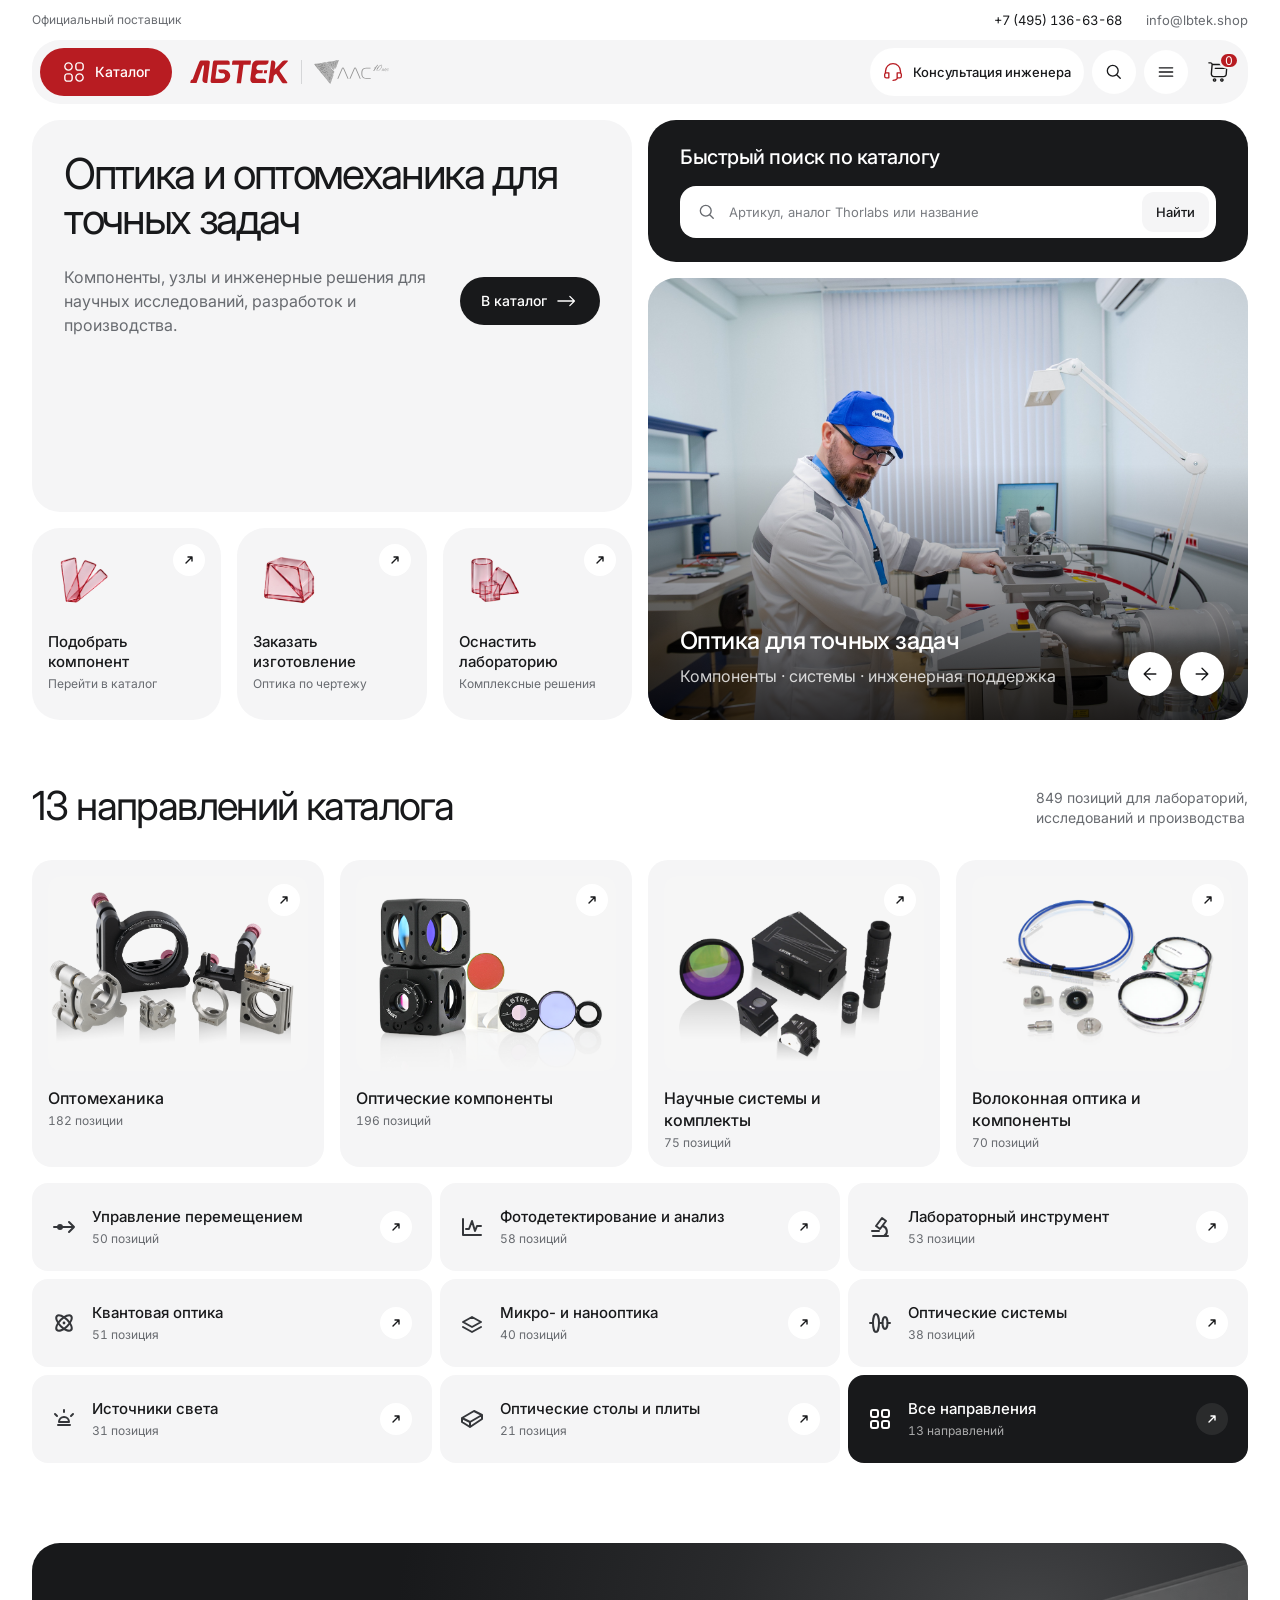
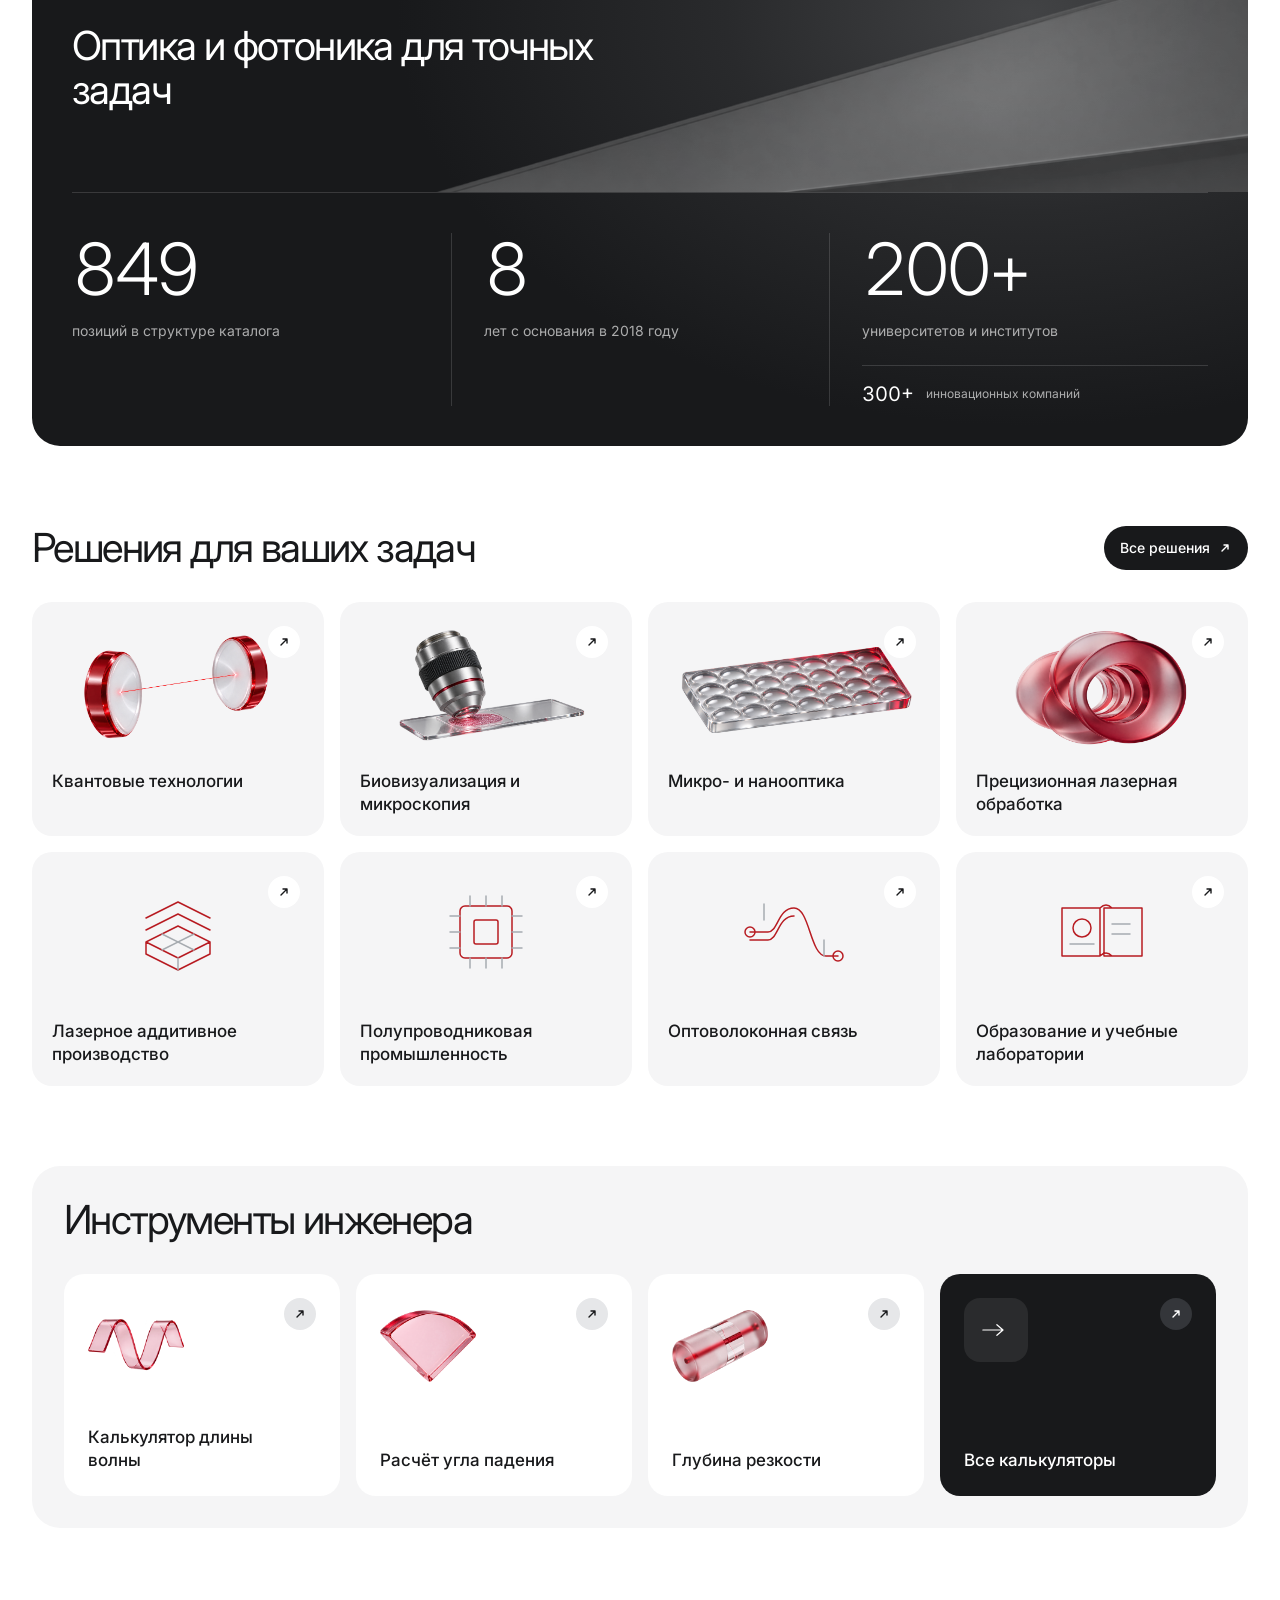
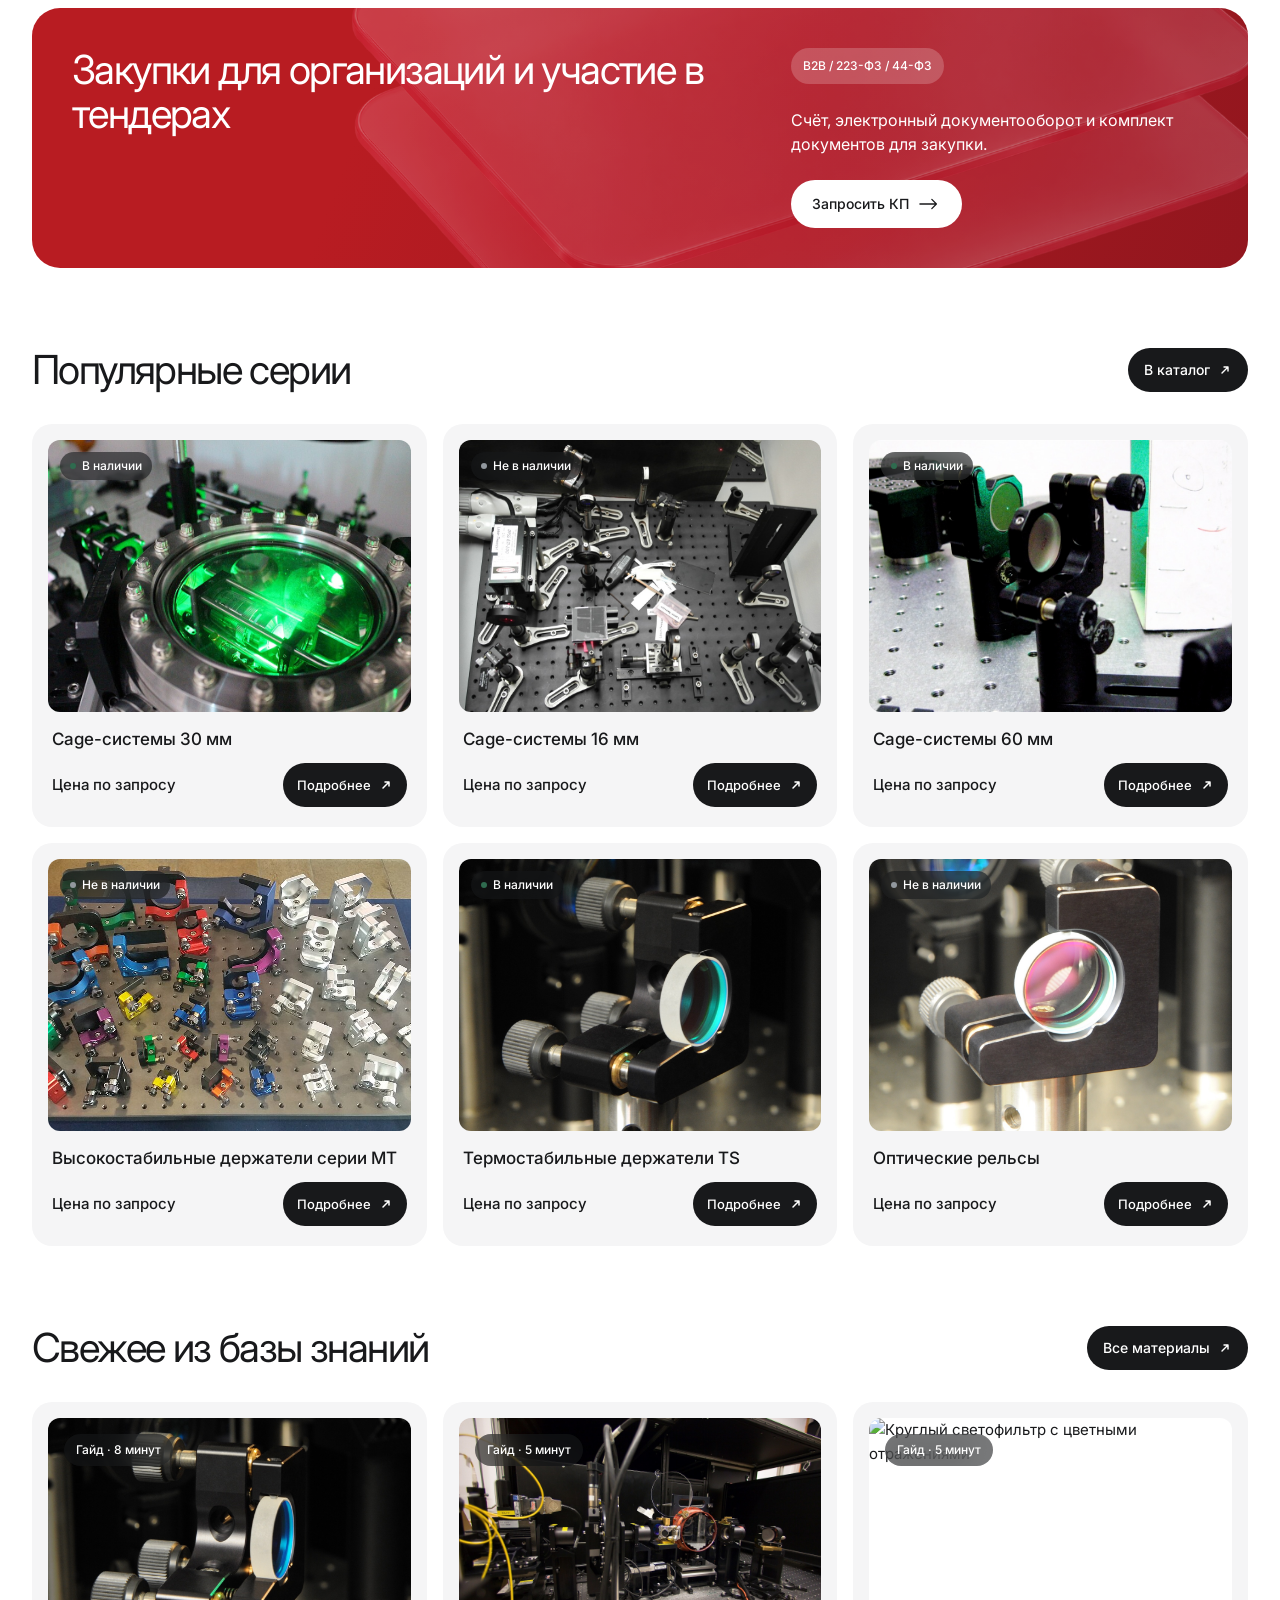
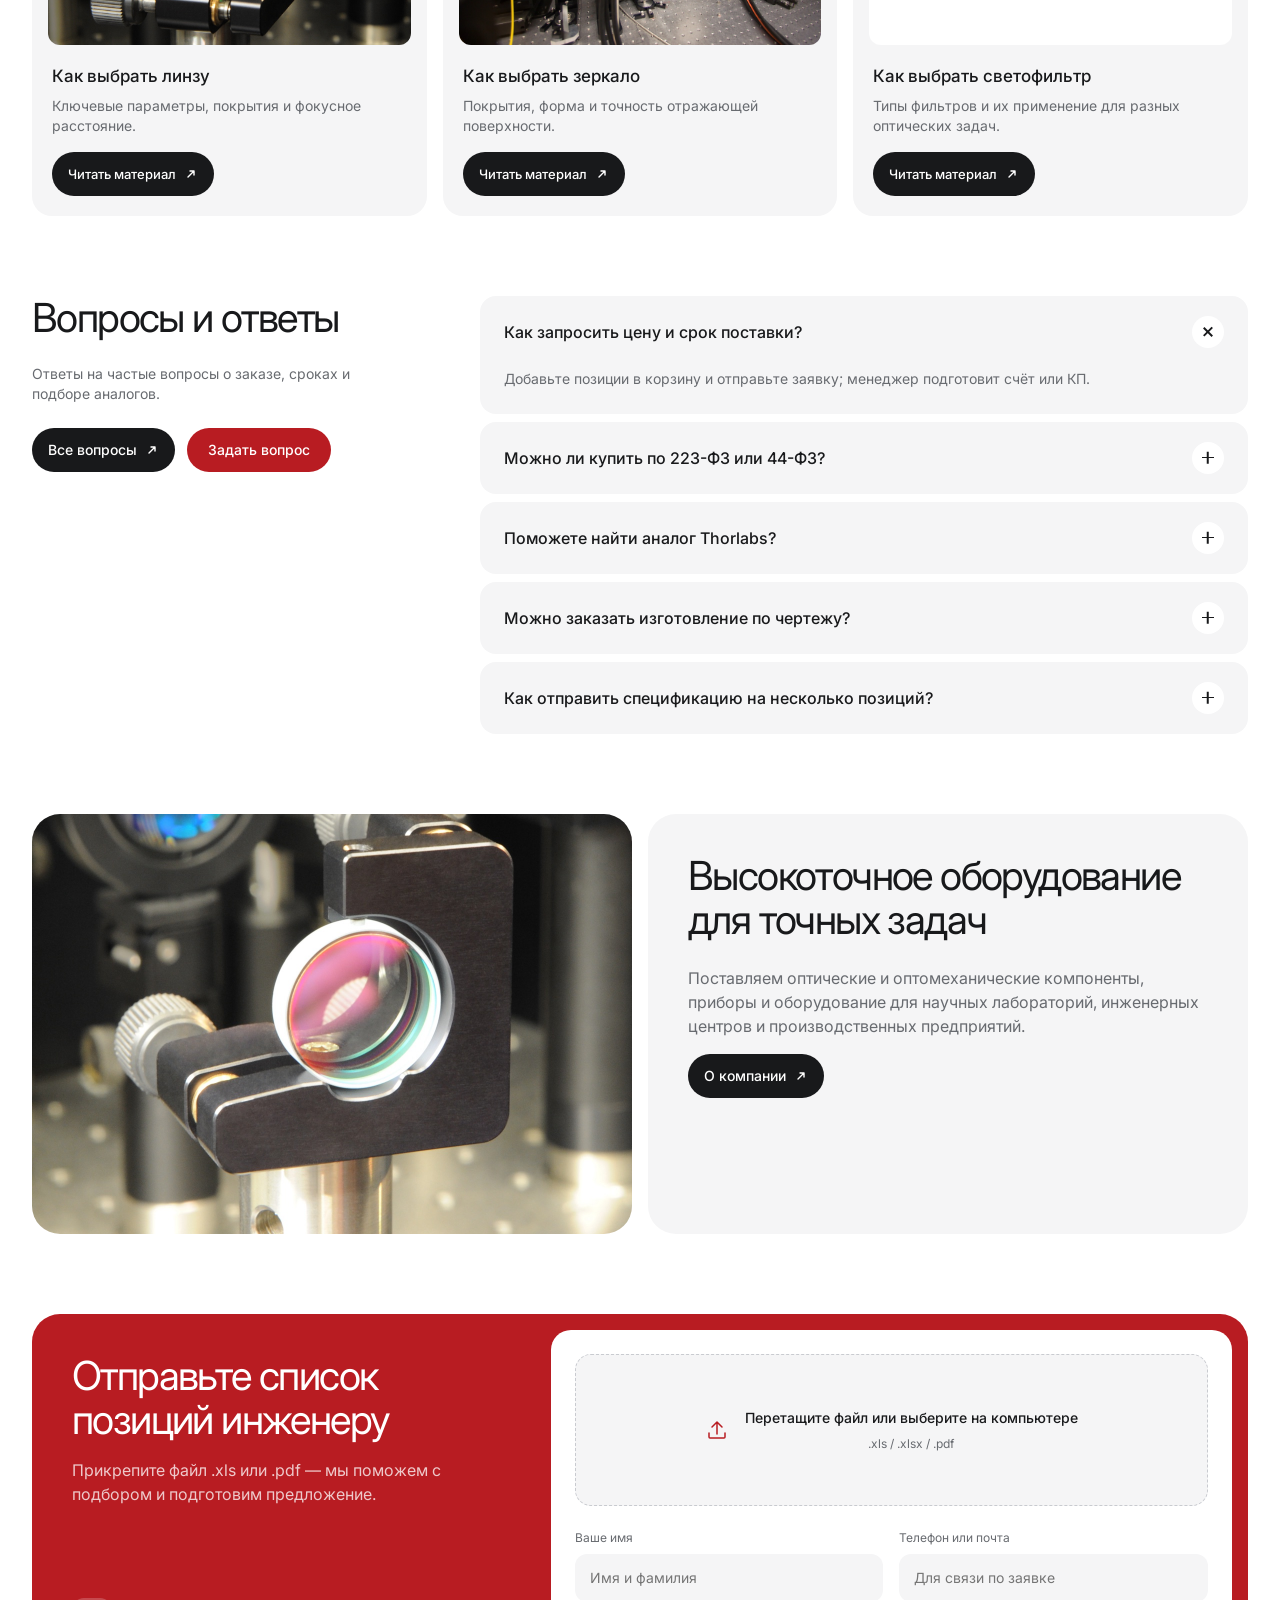
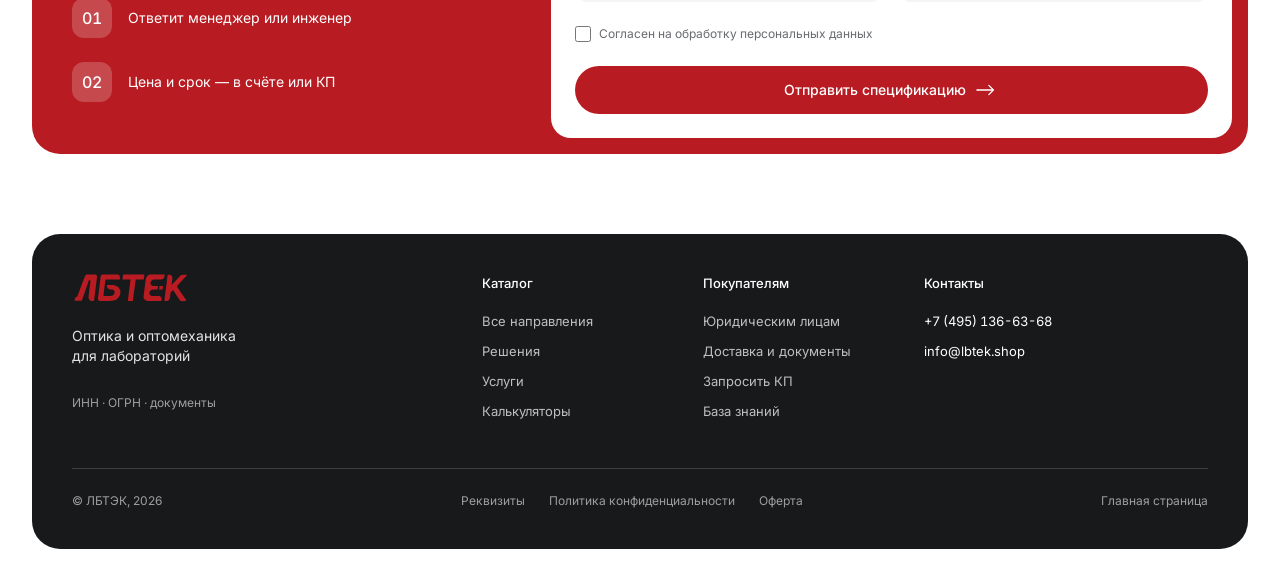
==== commit 7bf028ea: "Add catalog search suggestions panel" ====
--- a/index.html
+++ b/index.html
@@ -44,8 +44,25 @@
           <button class="nav-search-toggle" type="button" aria-label="Открыть поиск" aria-expanded="false">
             <svg viewBox="0 0 24 24" aria-hidden="true"><circle cx="10.5" cy="10.5" r="6.5"/><path d="m15.5 15.5 4 4"/></svg>
           </button>
-          <input type="search" name="q" aria-label="Поиск по каталогу" placeholder="Артикул или название" tabindex="-1">
+          <input type="search" name="q" aria-label="Поиск по каталогу" aria-controls="search-results" aria-autocomplete="list" placeholder="Артикул или название" tabindex="-1">
         </form>
+        <div class="search-results" id="search-results" hidden>
+          <div class="search-result-terms" aria-label="Популярные параметры поиска">
+            <span>оптика</span><span>лазер</span><span>линза</span><span>зеркало</span><span>держатель</span>
+          </div>
+          <div class="search-result-items" role="listbox" aria-label="Позиции каталога">
+            <button type="button" role="option">Линза <strong>асферическая</strong></button>
+            <button type="button" role="option">Объектив <strong>микроскопа</strong></button>
+            <button type="button" role="option">Зеркало <strong>диэлектрическое</strong></button>
+            <button type="button" role="option">Держатель <strong>оптический</strong></button>
+          </div>
+          <div class="search-result-categories">
+            <div class="search-result-caption"><svg viewBox="0 0 24 24" aria-hidden="true"><path d="M14 4h6v6m0-6-9 9"/><path d="M18 13v6a1 1 0 0 1-1 1H5a1 1 0 0 1-1-1V7a1 1 0 0 1 1-1h6"/></svg>Перейти в категорию</div>
+            <a href="#catalog"><img src="assets/catalog-optical-components.jpg" alt="" width="64" height="64"><strong>Оптические компоненты</strong><span aria-hidden="true">›</span></a>
+            <a href="#catalog"><img src="assets/catalog-scientific-systems.jpg" alt="" width="64" height="64"><strong>Научные системы и комплекты</strong><span aria-hidden="true">›</span></a>
+            <a href="#catalog"><img src="assets/catalog-optomechanics.jpg" alt="" width="64" height="64"><strong>Оптомеханика</strong><span aria-hidden="true">›</span></a>
+          </div>
+        </div>
 
         <div class="nav-links">
           <a href="#solutions">Решения</a>
--- a/styles.css
+++ b/styles.css
@@ -106,6 +106,8 @@
 
 .topline-contacts {
   gap: 24px;
+  font-size: 13px;
+  line-height: 18px;
 }
 
 .topline a {
@@ -288,6 +290,7 @@
 }
 
 .main-nav {
+  position: relative;
   display: flex;
   align-items: center;
   justify-content: center;
@@ -397,6 +400,123 @@
 
 .site-header.search-open .nav-return-toggle {
   display: grid;
+}
+
+.search-results {
+  position: absolute;
+  z-index: 120;
+  top: calc(100% + 16px);
+  left: 0;
+  width: min(640px, calc(100vw - 48px));
+  max-height: min(76vh, 680px);
+  padding: 20px;
+  overflow: auto;
+  border-radius: 24px;
+  background: var(--surface);
+  box-shadow: 0 16px 48px rgba(24, 25, 27, .14);
+}
+
+.search-result-terms {
+  display: flex;
+  flex-wrap: wrap;
+  gap: 8px;
+  margin-bottom: 12px;
+}
+
+.search-result-terms span {
+  padding: 8px 12px;
+  border-radius: 10px;
+  background: var(--panel);
+  color: var(--text-secondary);
+  font-size: 14px;
+  line-height: 20px;
+}
+
+.search-result-items {
+  display: grid;
+}
+
+.search-result-items button {
+  min-height: 48px;
+  padding: 8px 0;
+  border: 0;
+  background: transparent;
+  color: var(--text);
+  cursor: pointer;
+  font-size: 16px;
+  text-align: left;
+}
+
+.search-result-items button strong {
+  font-weight: 600;
+}
+
+.search-result-items button:hover,
+.search-result-items button:focus-visible {
+  color: var(--accent);
+}
+
+.search-result-categories {
+  display: grid;
+  gap: 8px;
+  margin-top: 12px;
+  padding-top: 16px;
+  border-top: 1px solid var(--border);
+}
+
+.search-result-caption {
+  display: flex;
+  align-items: center;
+  gap: 8px;
+  padding: 0 4px 4px;
+  color: var(--text-secondary);
+  font-size: 14px;
+}
+
+.search-result-caption svg {
+  width: 18px;
+  height: 18px;
+  fill: none;
+  stroke: currentColor;
+  stroke-width: 1.6;
+  stroke-linecap: round;
+  stroke-linejoin: round;
+}
+
+.search-result-categories a {
+  display: grid;
+  grid-template-columns: 64px 1fr 20px;
+  align-items: center;
+  gap: 12px;
+  min-height: 80px;
+  padding: 8px 12px;
+  border-radius: 16px;
+  background: var(--panel);
+  color: var(--text);
+  transition: background-color 180ms ease, color 180ms ease;
+}
+
+.search-result-categories a:hover {
+  background: var(--panel-strong);
+  color: var(--accent);
+}
+
+.search-result-categories img {
+  width: 64px;
+  height: 64px;
+  border-radius: 10px;
+  object-fit: cover;
+}
+
+.search-result-categories strong {
+  font-size: 15px;
+  font-weight: 500;
+  line-height: 20px;
+}
+
+.search-result-categories a > span {
+  color: var(--text-secondary);
+  font-size: 24px;
 }
 
 .header-actions {
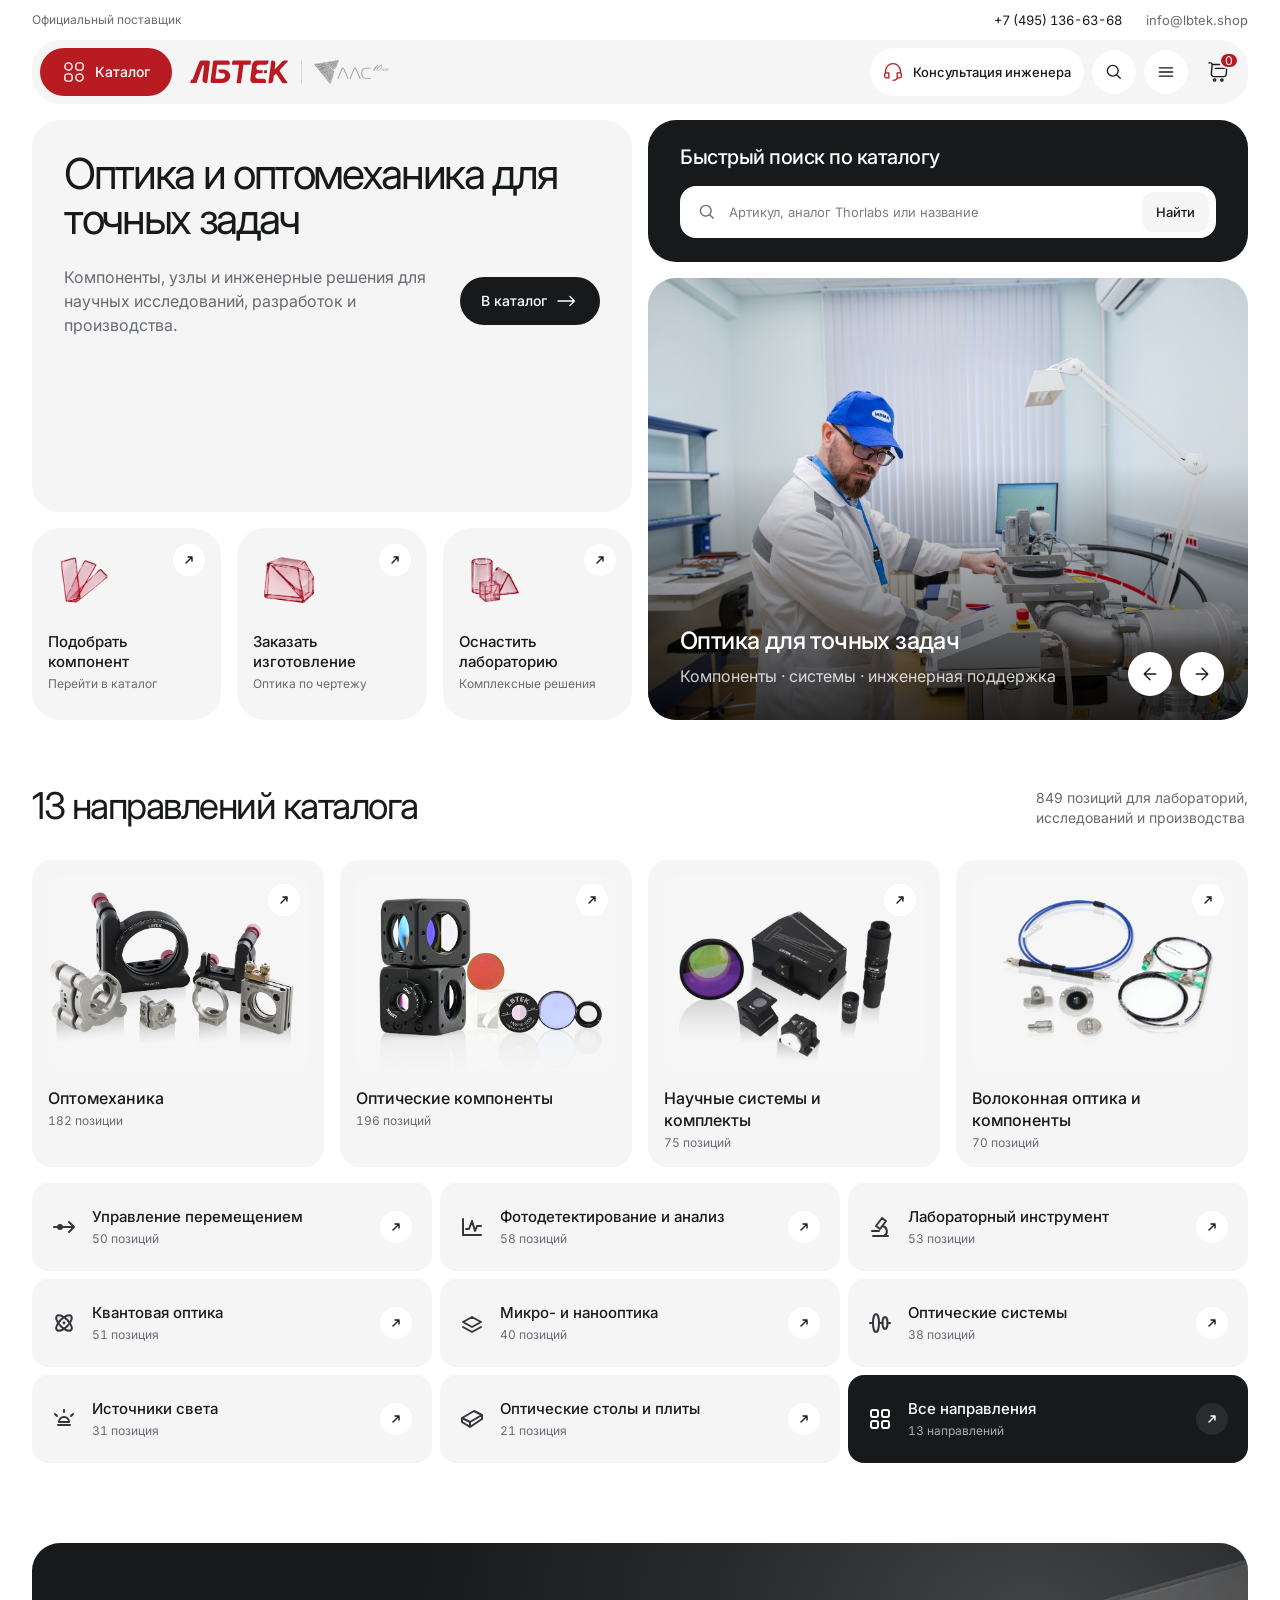
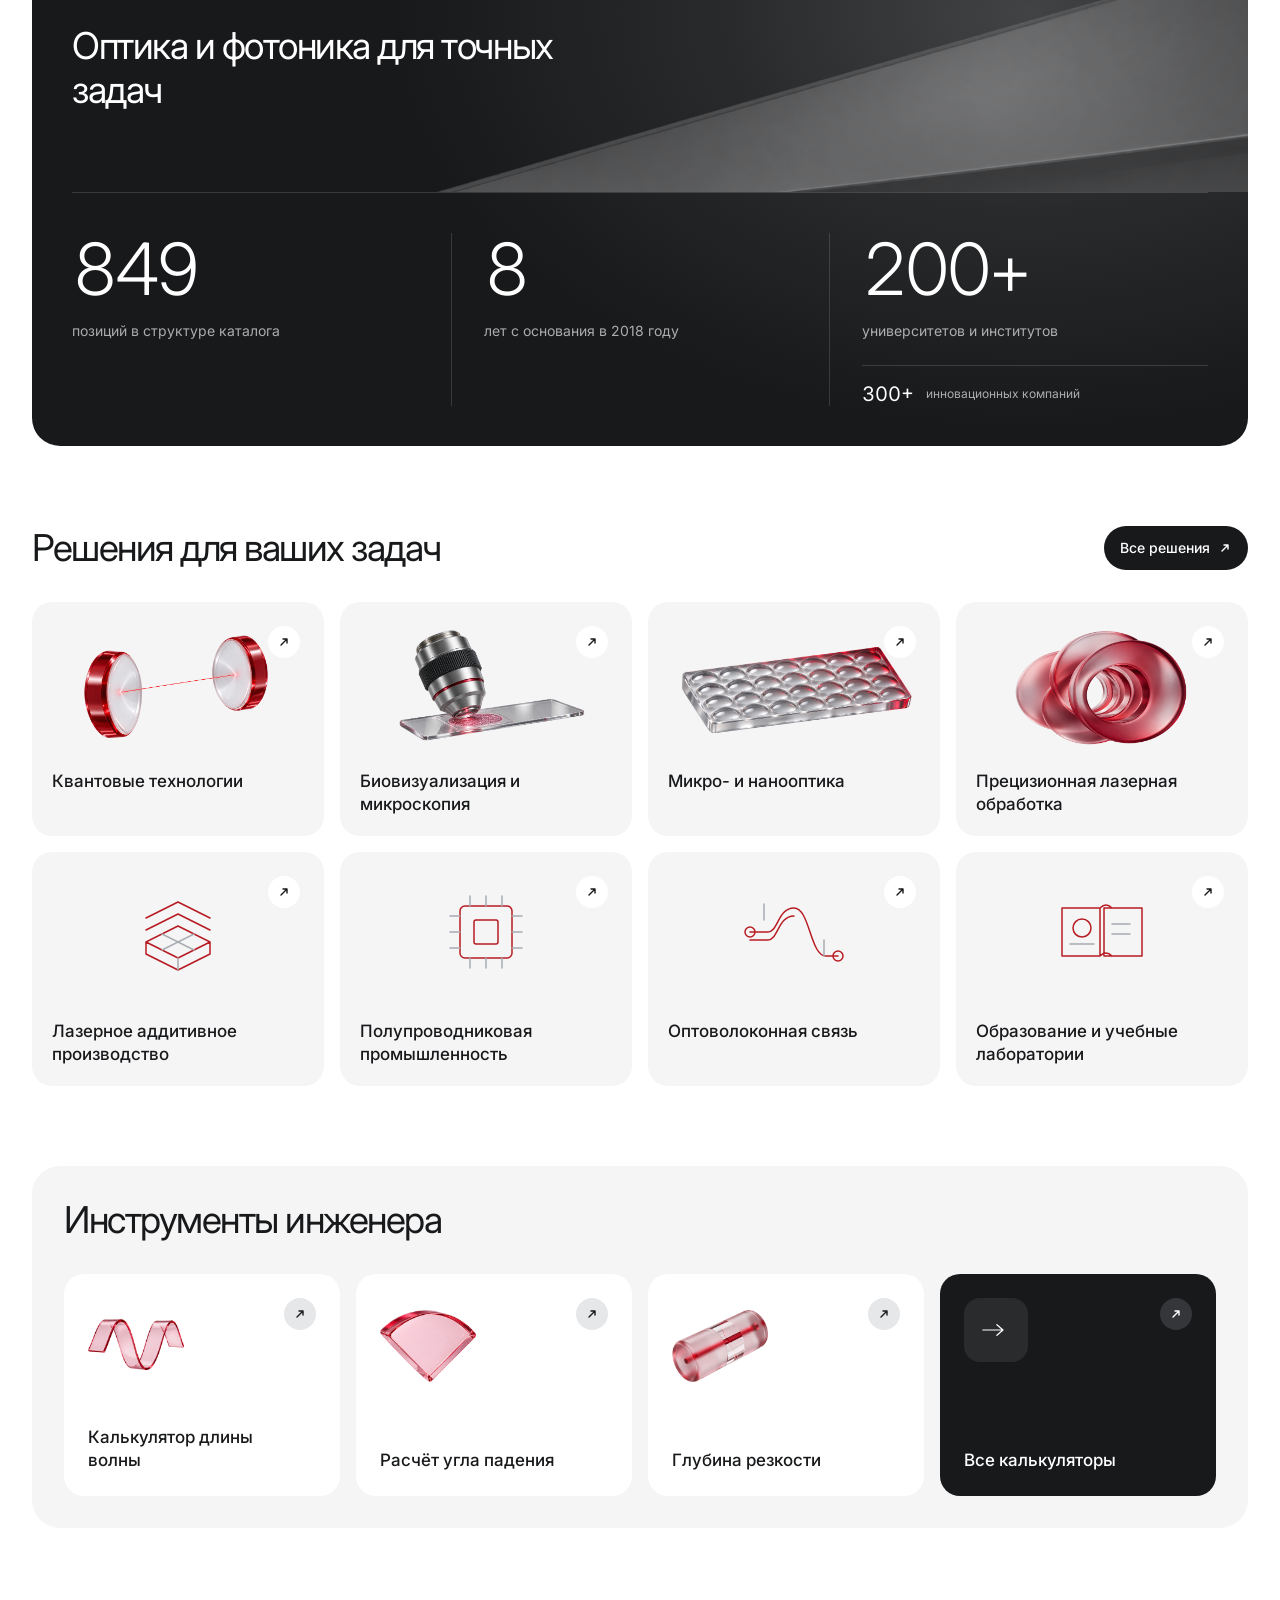
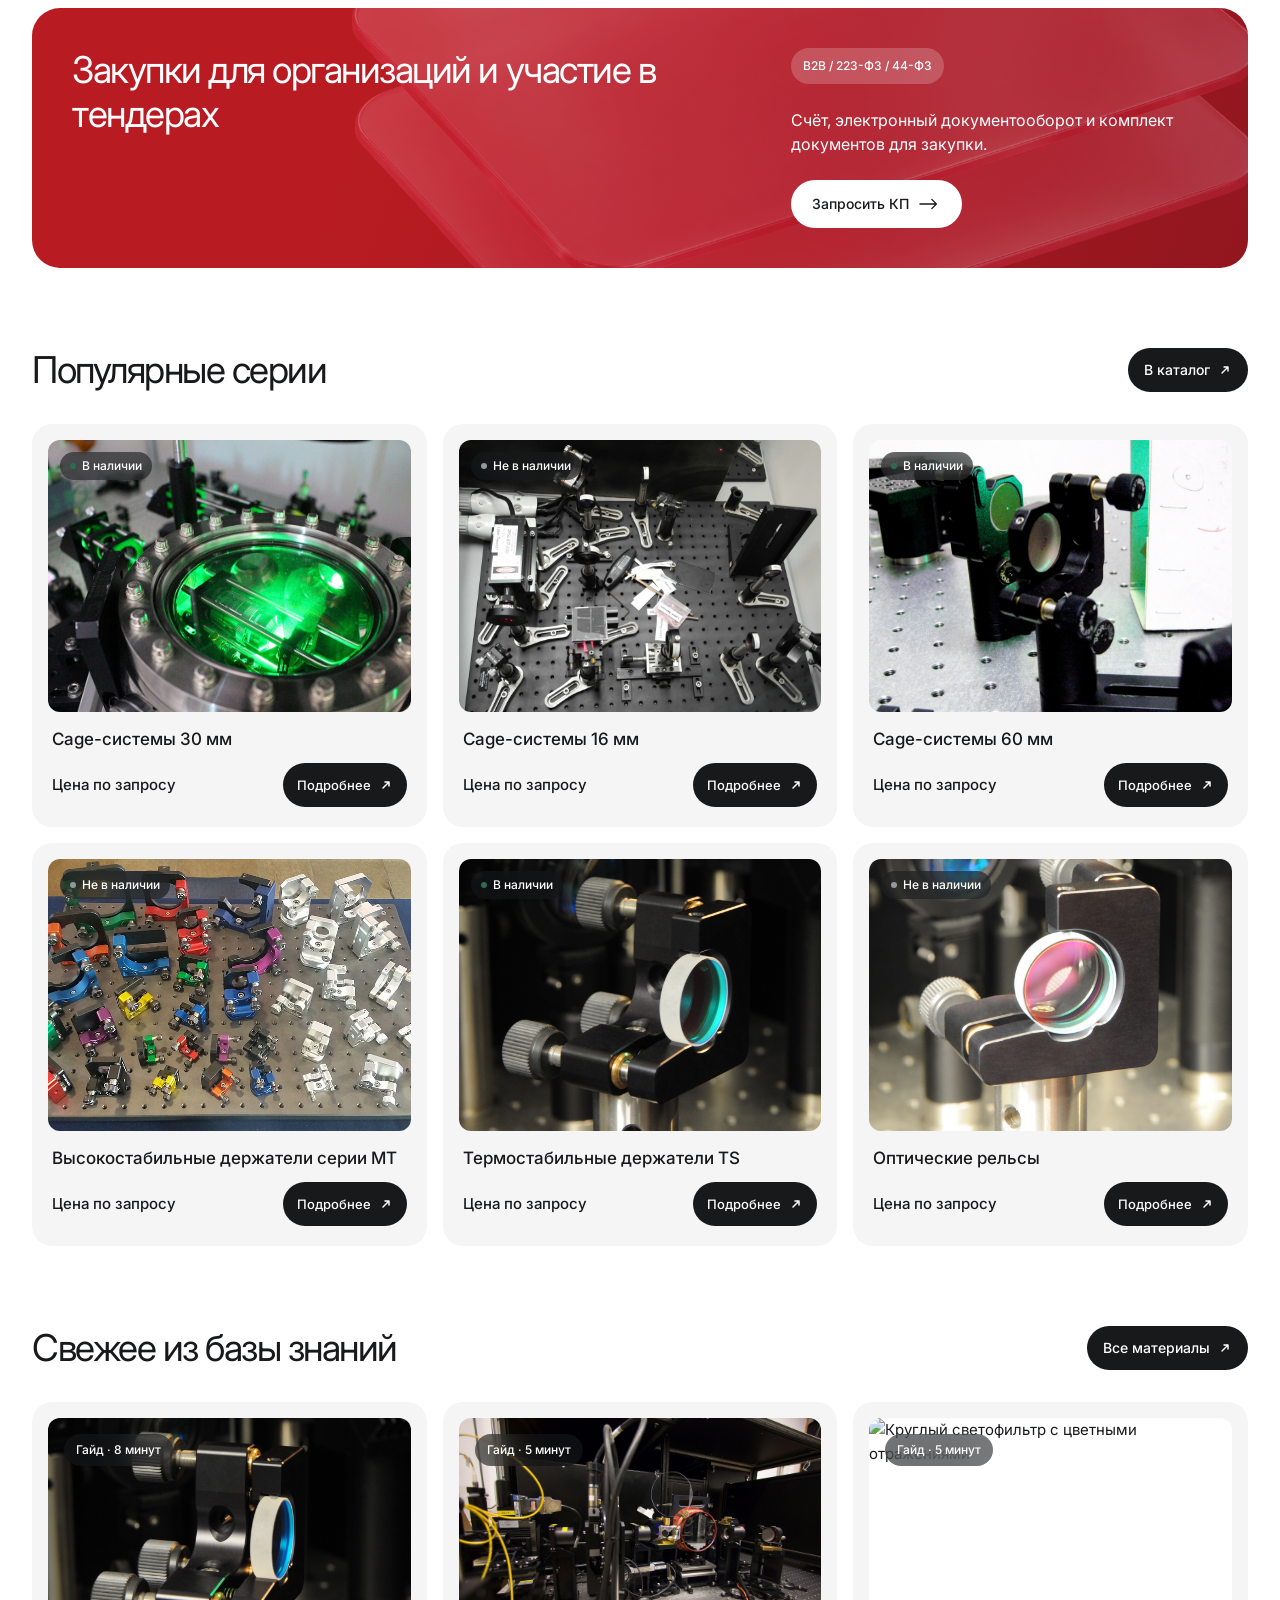
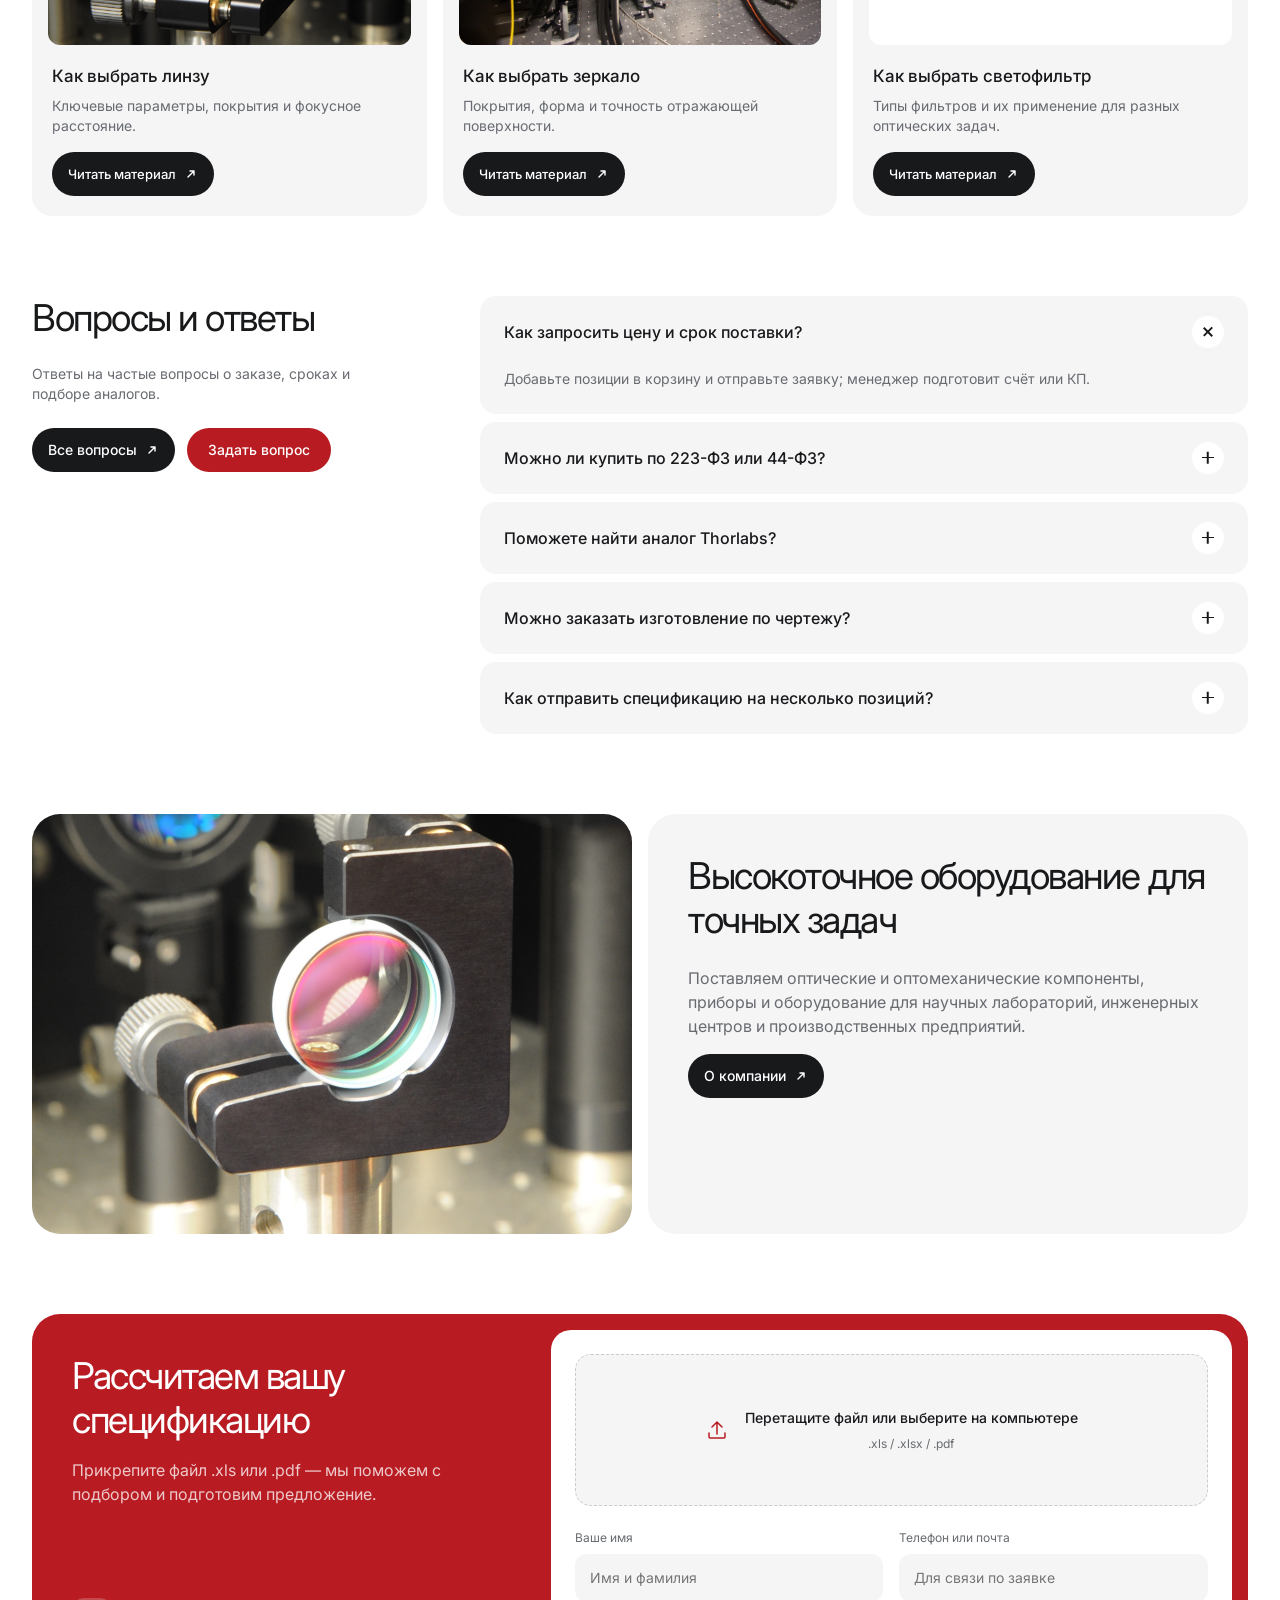
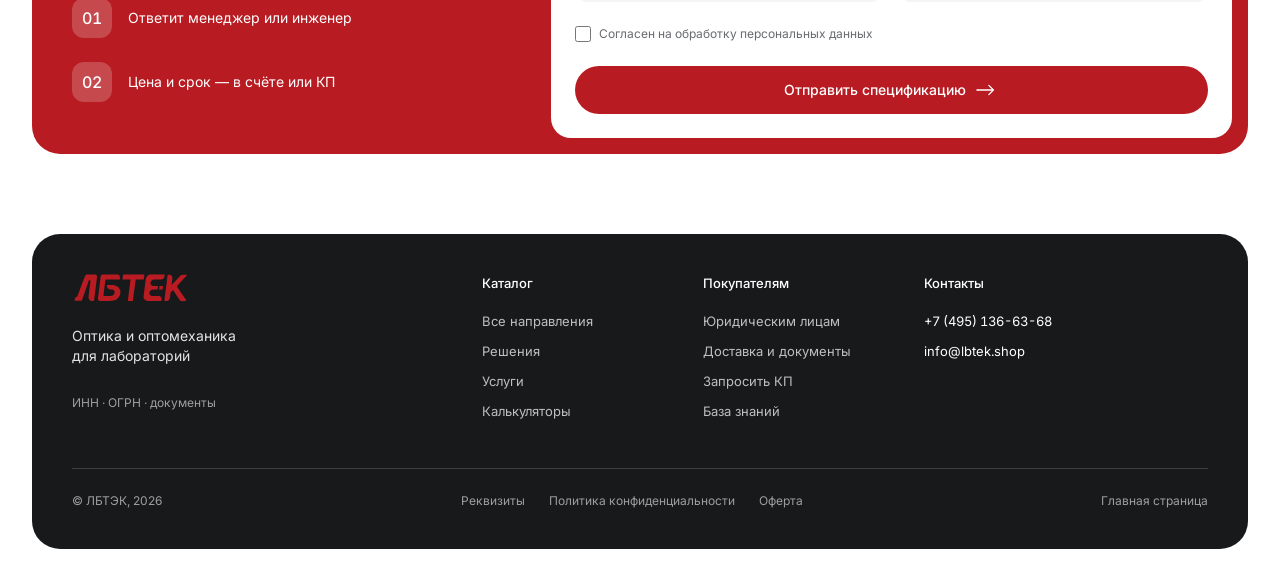
==== commit c9c0ade2: "Update request heading and section title size" ====
--- a/index.html
+++ b/index.html
@@ -45,6 +45,7 @@
             <svg viewBox="0 0 24 24" aria-hidden="true"><circle cx="10.5" cy="10.5" r="6.5"/><path d="m15.5 15.5 4 4"/></svg>
           </button>
           <input type="search" name="q" aria-label="Поиск по каталогу" aria-controls="search-results" aria-autocomplete="list" placeholder="Артикул или название" tabindex="-1">
+          <button class="search-clear" type="button" aria-label="Очистить поиск"><span class="faq-icon search-clear-icon" aria-hidden="true"></span></button>
         </form>
         <div class="search-results" id="search-results" hidden>
           <div class="search-result-terms" aria-label="Популярные параметры поиска">
@@ -57,7 +58,7 @@
             <button type="button" role="option">Держатель <strong>оптический</strong></button>
           </div>
           <div class="search-result-categories">
-            <div class="search-result-caption"><svg viewBox="0 0 24 24" aria-hidden="true"><path d="M14 4h6v6m0-6-9 9"/><path d="M18 13v6a1 1 0 0 1-1 1H5a1 1 0 0 1-1-1V7a1 1 0 0 1 1-1h6"/></svg>Перейти в категорию</div>
+            <h3 class="search-result-caption">Разделы каталога</h3>
             <a href="#catalog"><img src="assets/catalog-optical-components.jpg" alt="" width="64" height="64"><strong>Оптические компоненты</strong><span aria-hidden="true">›</span></a>
             <a href="#catalog"><img src="assets/catalog-scientific-systems.jpg" alt="" width="64" height="64"><strong>Научные системы и комплекты</strong><span aria-hidden="true">›</span></a>
             <a href="#catalog"><img src="assets/catalog-optomechanics.jpg" alt="" width="64" height="64"><strong>Оптомеханика</strong><span aria-hidden="true">›</span></a>
@@ -164,9 +165,27 @@
           <h3 id="search-title">Быстрый поиск по каталогу</h3>
           <form class="hero-search" action="#catalog" role="search">
             <svg viewBox="0 0 24 24" aria-hidden="true"><circle cx="10.5" cy="10.5" r="6.5"/><path d="m15.5 15.5 4 4"/></svg>
-            <input type="search" name="q" aria-label="Поиск по каталогу" placeholder="Артикул, аналог Thorlabs или название">
+            <input type="search" name="q" aria-label="Поиск по каталогу" aria-controls="hero-search-results" aria-autocomplete="list" placeholder="Артикул, аналог Thorlabs или название">
+            <button class="search-clear" type="button" aria-label="Очистить поиск"><span class="faq-icon search-clear-icon" aria-hidden="true"></span></button>
             <button type="submit" aria-label="Найти"><span>Найти</span></button>
           </form>
+          <div class="search-results hero-search-results" id="hero-search-results" hidden>
+            <div class="search-result-terms" aria-label="Популярные параметры поиска">
+              <span>оптика</span><span>лазер</span><span>линза</span><span>зеркало</span><span>держатель</span>
+            </div>
+            <div class="search-result-items" role="listbox" aria-label="Позиции каталога">
+              <button type="button" role="option">Линза <strong>асферическая</strong></button>
+              <button type="button" role="option">Объектив <strong>микроскопа</strong></button>
+              <button type="button" role="option">Зеркало <strong>диэлектрическое</strong></button>
+              <button type="button" role="option">Держатель <strong>оптический</strong></button>
+            </div>
+            <div class="search-result-categories">
+              <h3 class="search-result-caption">Разделы каталога</h3>
+              <a href="#catalog"><img src="assets/catalog-optical-components.jpg" alt="" width="64" height="64"><strong>Оптические компоненты</strong><span aria-hidden="true">›</span></a>
+              <a href="#catalog"><img src="assets/catalog-scientific-systems.jpg" alt="" width="64" height="64"><strong>Научные системы и комплекты</strong><span aria-hidden="true">›</span></a>
+              <a href="#catalog"><img src="assets/catalog-optomechanics.jpg" alt="" width="64" height="64"><strong>Оптомеханика</strong><span aria-hidden="true">›</span></a>
+            </div>
+          </div>
         </section>
 
         <div class="hero-media" aria-label="Галерея оптического оборудования">
@@ -529,7 +548,7 @@
 
     <section class="request-section container" id="request" aria-labelledby="request-title">
       <div class="request-copy">
-        <h2 id="request-title">Отправьте список позиций инженеру</h2>
+        <h2 id="request-title">Рассчитаем вашу спецификацию</h2>
         <p>Прикрепите файл .xls или .pdf — мы поможем с подбором и подготовим предложение.</p>
         <div class="request-steps">
           <div><span>01</span><p>Ответит менеджер или инженер</p></div>
--- a/styles.css
+++ b/styles.css
@@ -331,7 +331,8 @@
 }
 
 .nav-search-toggle,
-.nav-return-toggle {
+.nav-return-toggle,
+.search-clear {
   display: grid;
   place-items: center;
   width: 40px;
@@ -389,7 +390,8 @@
 }
 
 .site-header.search-open .nav-search input {
-  width: 100%;
+  width: auto;
+  flex: 1;
   padding-right: 16px;
   opacity: 1;
 }
@@ -465,22 +467,12 @@
 }
 
 .search-result-caption {
-  display: flex;
-  align-items: center;
-  gap: 8px;
+  margin: 0;
   padding: 0 4px 4px;
-  color: var(--text-secondary);
-  font-size: 14px;
-}
-
-.search-result-caption svg {
-  width: 18px;
-  height: 18px;
-  fill: none;
-  stroke: currentColor;
-  stroke-width: 1.6;
-  stroke-linecap: round;
-  stroke-linejoin: round;
+  color: var(--text);
+  font-size: 16px;
+  font-weight: 500;
+  line-height: 24px;
 }
 
 .search-result-categories a {
@@ -913,6 +905,8 @@
 }
 
 .hero-side {
+  position: relative;
+  z-index: 2;
   display: flex;
   flex-direction: column;
   gap: 16px;
@@ -920,10 +914,18 @@
 }
 
 .hero-search-panel {
+  position: relative;
+  z-index: 3;
+  overflow: visible;
   padding: 24px 32px;
   border-radius: var(--radius-large);
   background: var(--text);
   color: var(--surface);
+}
+
+.hero-search-results {
+  top: calc(100% + 12px);
+  width: 100%;
 }
 
 .hero-search-panel h3 {
@@ -980,10 +982,40 @@
 }
 
 .hero-search input::-webkit-search-cancel-button {
+  -webkit-appearance: none;
+  appearance: none;
+  display: none;
+}
+
+.search-clear {
+  display: none;
+  padding: 0;
+  border: 0;
+  background: transparent;
   cursor: pointer;
-}
-
-.hero-search button {
+  flex: none;
+}
+
+.has-value .search-clear {
+  display: grid;
+}
+
+.search-clear-icon {
+  transform: rotate(45deg);
+}
+
+.search-clear:hover .search-clear-icon::before,
+.search-clear:hover .search-clear-icon::after {
+  background: var(--accent);
+}
+
+.nav-search input::-webkit-search-cancel-button {
+  -webkit-appearance: none;
+  appearance: none;
+  display: none;
+}
+
+.hero-search button[type="submit"] {
   display: flex;
   align-items: center;
   justify-content: center;
@@ -998,7 +1030,7 @@
   transition: background-color 180ms ease, color 180ms ease;
 }
 
-.hero-search button:hover {
+.hero-search button[type="submit"]:hover {
   background: var(--panel-strong);
   color: var(--accent);
 }
@@ -1169,7 +1201,7 @@
 
 .section-heading h2 {
   margin: 0;
-  font-size: 40px;
+  font-size: 37px;
   font-weight: 400;
   line-height: 44px;
   letter-spacing: -.04em;
@@ -1363,7 +1395,7 @@
 .stats-heading h2 {
   max-width: 560px;
   margin: 0;
-  font-size: 40px;
+  font-size: 37px;
   font-weight: 400;
   line-height: 44px;
   letter-spacing: -.04em;
@@ -1725,7 +1757,7 @@
 .services-copy h2 {
   max-width: 460px;
   margin: 0 0 16px;
-  font-size: 40px;
+  font-size: 37px;
   font-weight: 400;
   line-height: 44px;
   letter-spacing: -.04em;
@@ -1806,7 +1838,7 @@
 .buyers-main h2 {
   max-width: 700px;
   margin: 0;
-  font-size: 40px;
+  font-size: 37px;
   font-weight: 400;
   line-height: 44px;
   letter-spacing: -.04em;
@@ -2114,7 +2146,7 @@
 
 .faq-intro h2 {
   margin: 0;
-  font-size: 40px;
+  font-size: 37px;
   font-weight: 400;
   line-height: 44px;
   letter-spacing: -.04em;
@@ -2267,7 +2299,7 @@
 .about-copy h2 {
   max-width: 700px;
   margin: 0;
-  font-size: 40px;
+  font-size: 37px;
   font-weight: 400;
   line-height: 44px;
   letter-spacing: -.04em;
@@ -2315,7 +2347,7 @@
 .request-copy h2 {
   max-width: 460px;
   margin: 0 0 16px;
-  font-size: 40px;
+  font-size: 37px;
   font-weight: 400;
   line-height: 44px;
   letter-spacing: -.04em;
@@ -3133,7 +3165,7 @@
   }
 
   .section-heading h2 {
-    font-size: 32px;
+    font-size: 37px;
     line-height: 36px;
   }
 
@@ -3195,7 +3227,7 @@
   }
 
   .stats-heading h2 {
-    font-size: 32px;
+    font-size: 37px;
     line-height: 36px;
   }
 
@@ -3307,7 +3339,7 @@
   }
 
   .services-copy h2 {
-    font-size: 32px;
+    font-size: 37px;
     line-height: 36px;
   }
 
@@ -3339,7 +3371,7 @@
   }
 
   .buyers-main h2 {
-    font-size: 32px;
+    font-size: 37px;
     line-height: 36px;
   }
 }
@@ -3395,7 +3427,7 @@
   }
 
   .faq-intro h2 {
-    font-size: 32px;
+    font-size: 37px;
     line-height: 36px;
   }
 
@@ -3456,7 +3488,7 @@
 
   .about-copy h2,
   .request-copy h2 {
-    font-size: 32px;
+    font-size: 37px;
     line-height: 36px;
   }
 
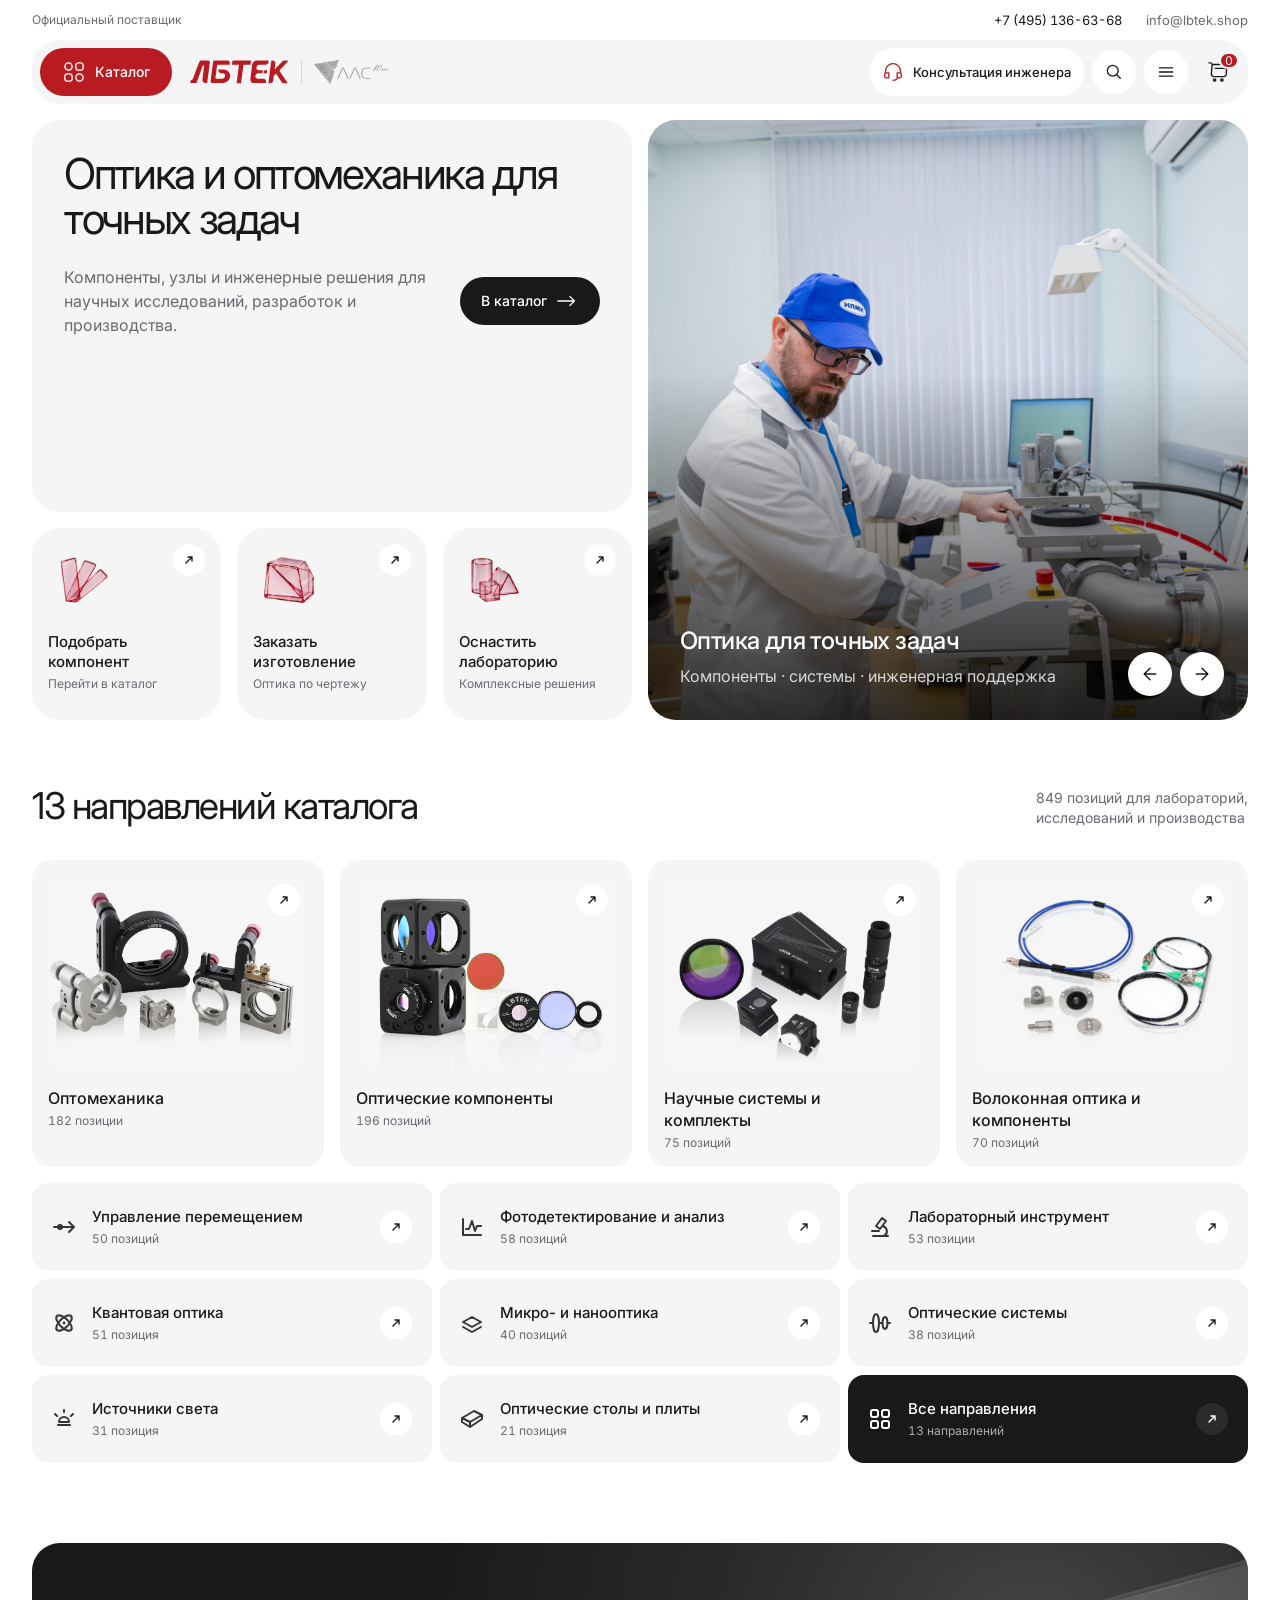
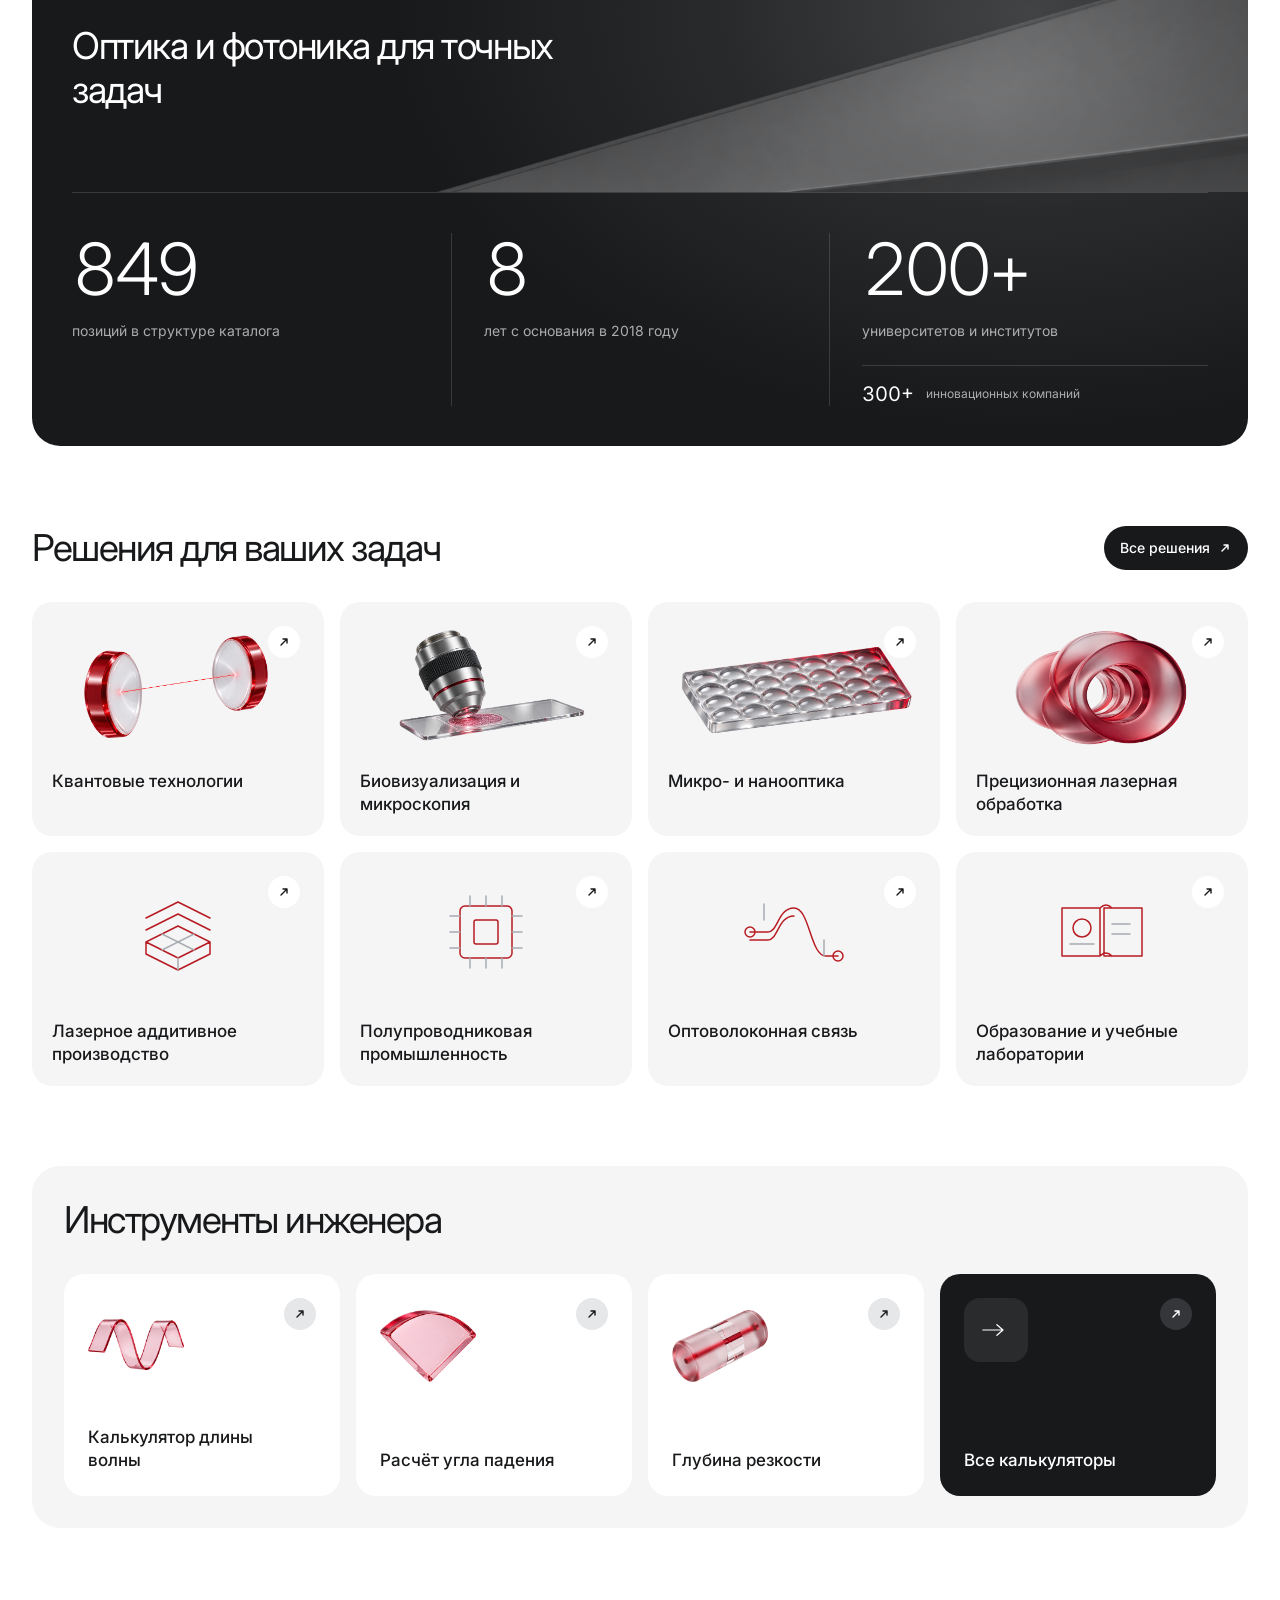
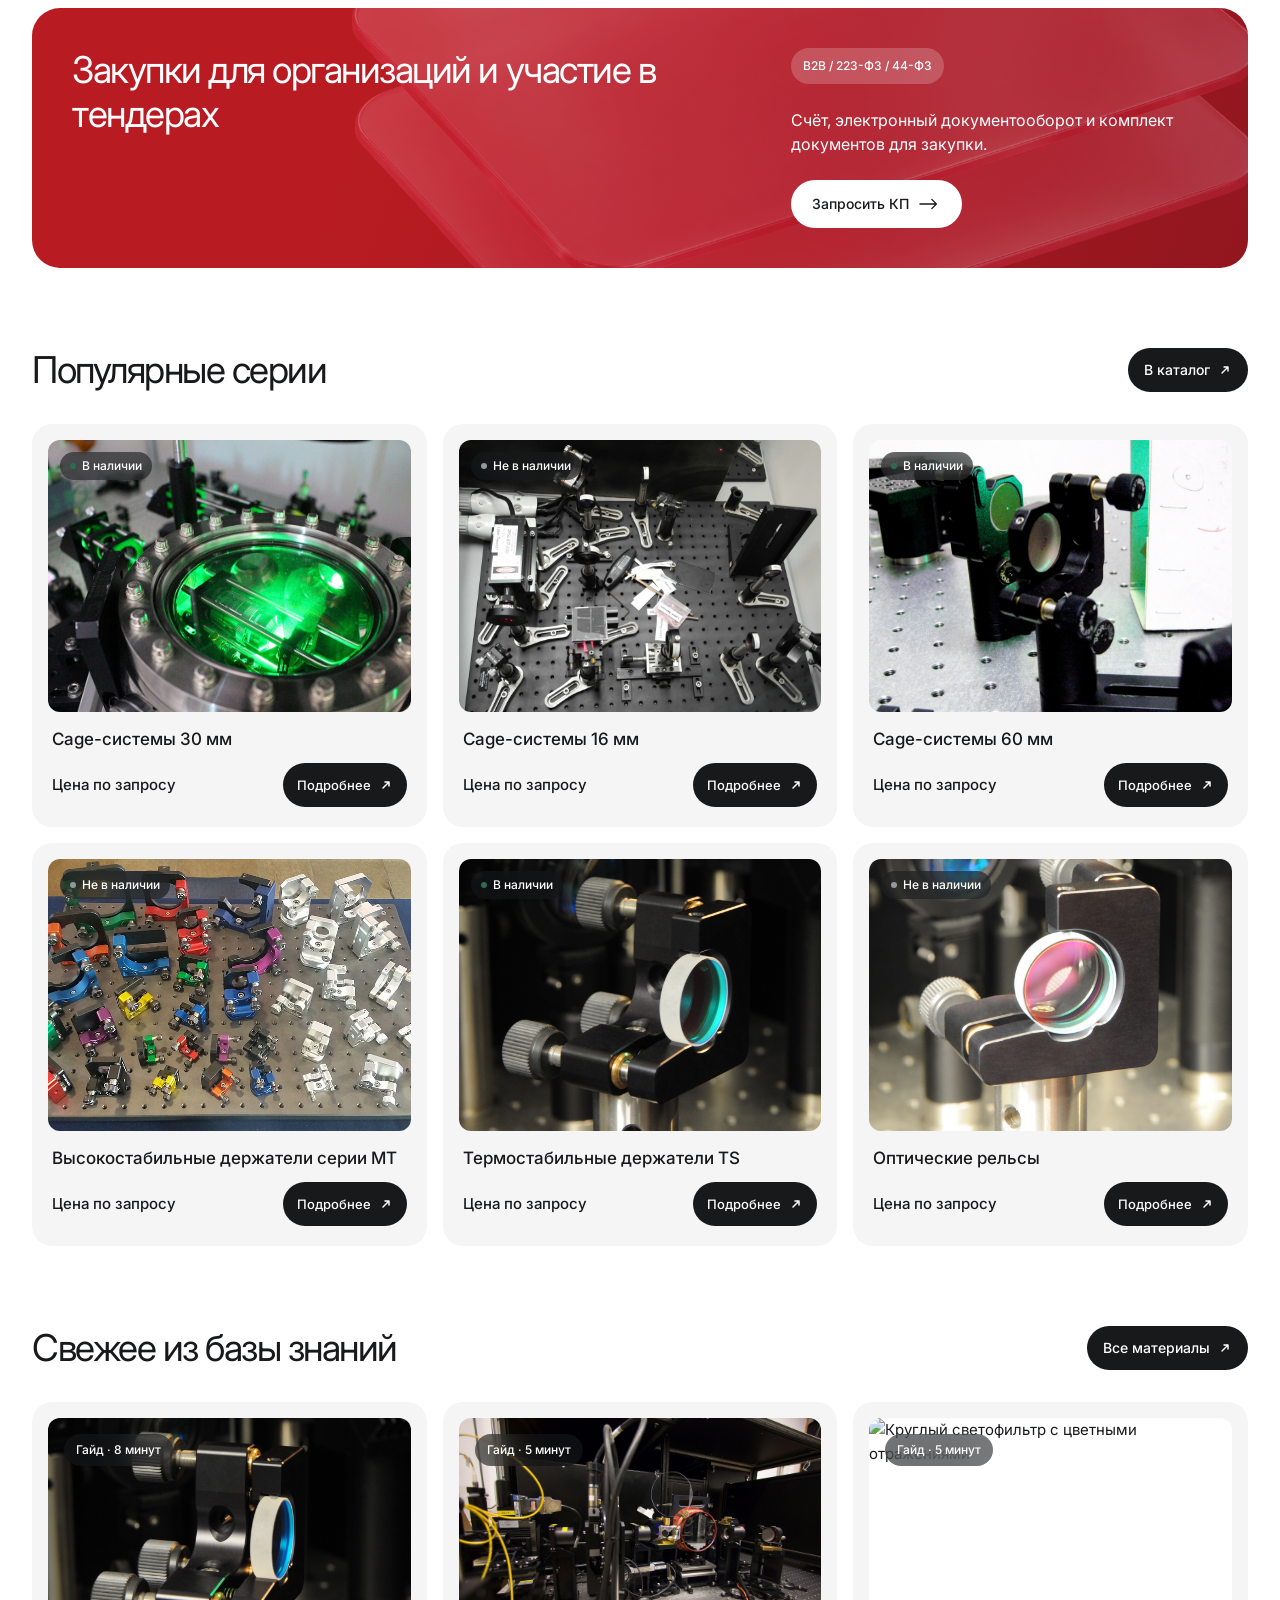
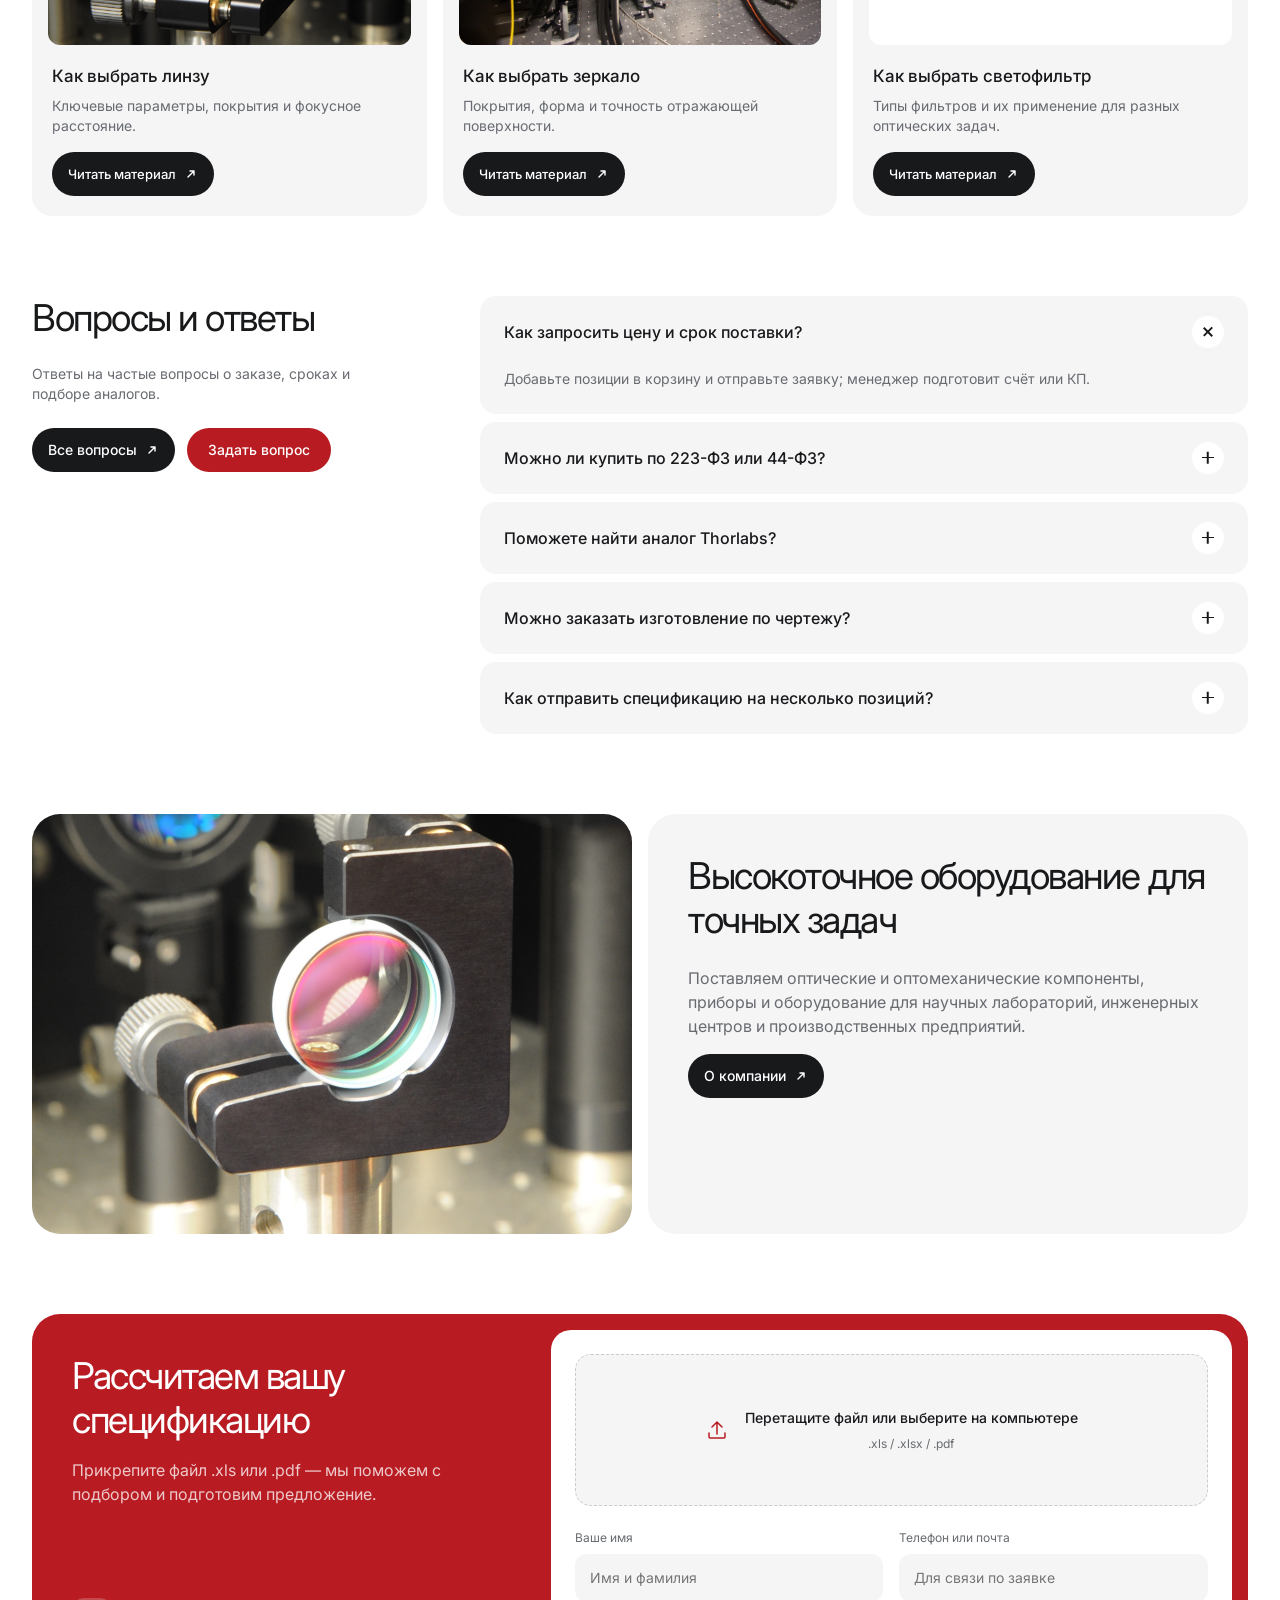
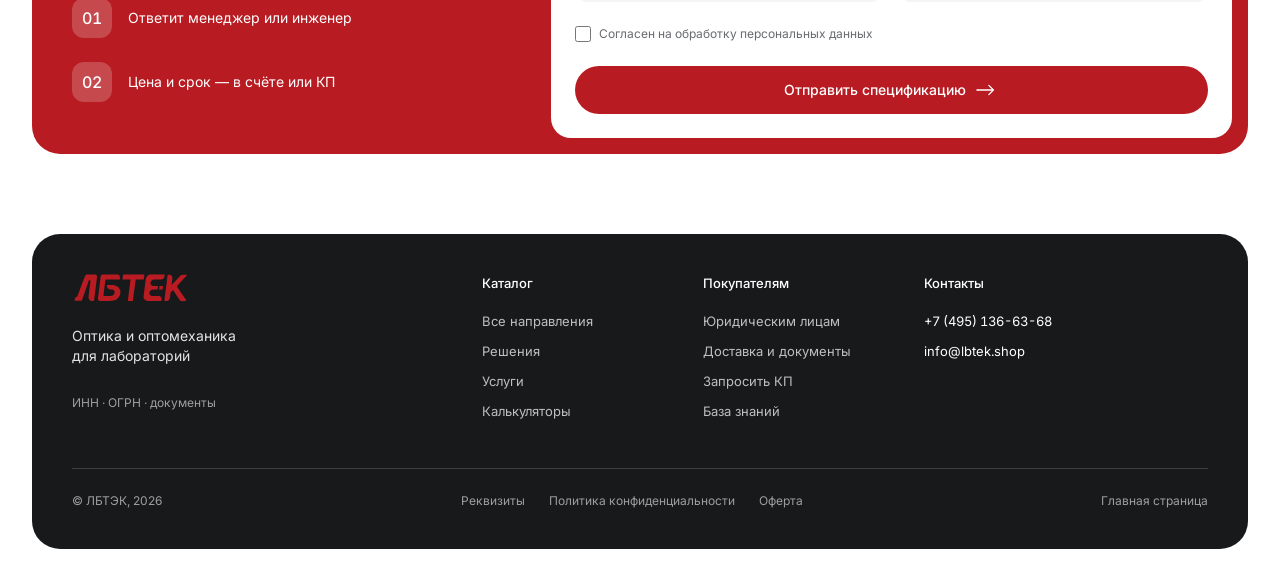
==== commit dc183251: "Expand hero slider to full column" ====
--- a/index.html
+++ b/index.html
@@ -9,7 +9,7 @@
   <link rel="preconnect" href="https://fonts.googleapis.com">
   <link rel="preconnect" href="https://fonts.gstatic.com" crossorigin>
   <link href="https://fonts.googleapis.com/css2?family=Inter:wght@300;400;500&amp;display=swap" rel="stylesheet">
-  <link rel="stylesheet" href="styles.css?v=13">
+  <link rel="stylesheet" href="styles.css?v=14">
   <script src="script.js?v=9" defer></script>
 </head>
 <body>
@@ -161,33 +161,6 @@
       </div>
 
       <div class="hero-side">
-        <section class="hero-search-panel" aria-labelledby="search-title">
-          <h3 id="search-title">Быстрый поиск по каталогу</h3>
-          <form class="hero-search" action="#catalog" role="search">
-            <svg viewBox="0 0 24 24" aria-hidden="true"><circle cx="10.5" cy="10.5" r="6.5"/><path d="m15.5 15.5 4 4"/></svg>
-            <input type="search" name="q" aria-label="Поиск по каталогу" aria-controls="hero-search-results" aria-autocomplete="list" placeholder="Артикул, аналог Thorlabs или название">
-            <button class="search-clear" type="button" aria-label="Очистить поиск"><span class="faq-icon search-clear-icon" aria-hidden="true"></span></button>
-            <button type="submit" aria-label="Найти"><span>Найти</span></button>
-          </form>
-          <div class="search-results hero-search-results" id="hero-search-results" hidden>
-            <div class="search-result-terms" aria-label="Популярные параметры поиска">
-              <span>оптика</span><span>лазер</span><span>линза</span><span>зеркало</span><span>держатель</span>
-            </div>
-            <div class="search-result-items" role="listbox" aria-label="Позиции каталога">
-              <button type="button" role="option">Линза <strong>асферическая</strong></button>
-              <button type="button" role="option">Объектив <strong>микроскопа</strong></button>
-              <button type="button" role="option">Зеркало <strong>диэлектрическое</strong></button>
-              <button type="button" role="option">Держатель <strong>оптический</strong></button>
-            </div>
-            <div class="search-result-categories">
-              <h3 class="search-result-caption">Разделы каталога</h3>
-              <a href="#catalog"><img src="assets/catalog-optical-components.jpg" alt="" width="64" height="64"><strong>Оптические компоненты</strong><span aria-hidden="true">›</span></a>
-              <a href="#catalog"><img src="assets/catalog-scientific-systems.jpg" alt="" width="64" height="64"><strong>Научные системы и комплекты</strong><span aria-hidden="true">›</span></a>
-              <a href="#catalog"><img src="assets/catalog-optomechanics.jpg" alt="" width="64" height="64"><strong>Оптомеханика</strong><span aria-hidden="true">›</span></a>
-            </div>
-          </div>
-        </section>
-
         <div class="hero-media" aria-label="Галерея оптического оборудования">
           <div class="hero-slides" aria-live="polite">
             <img class="hero-slide is-active" src="assets/hero-stock-lab-equipment.jpg" alt="Инженер работает с лабораторным оборудованием" width="4256" height="2832" data-title="Оптика для точных задач" data-description="Компоненты · системы · инженерная поддержка">
--- a/styles.css
+++ b/styles.css
@@ -913,80 +913,6 @@
   min-width: 0;
 }
 
-.hero-search-panel {
-  position: relative;
-  z-index: 3;
-  overflow: visible;
-  padding: 24px 32px;
-  border-radius: var(--radius-large);
-  background: var(--text);
-  color: var(--surface);
-}
-
-.hero-search-results {
-  top: calc(100% + 12px);
-  width: 100%;
-}
-
-.hero-search-panel h3 {
-  margin: 0 0 16px;
-  font-size: 20px;
-  font-weight: 500;
-  line-height: 26px;
-  letter-spacing: -.025em;
-}
-
-.hero-search {
-  display: flex;
-  align-items: center;
-  width: 100%;
-  height: 52px;
-  margin: 0;
-  padding: 0 6px 0 16px;
-  border: 1px solid transparent;
-  border-radius: var(--radius-control);
-  background: var(--surface);
-  transition: border-color 180ms ease;
-}
-
-.hero-search:focus-within {
-  border-color: var(--accent);
-}
-
-.hero-search > svg {
-  width: 20px;
-  height: 20px;
-  fill: none;
-  stroke: var(--text-secondary);
-  stroke-width: 1.6;
-  stroke-linecap: round;
-  flex: none;
-}
-
-.hero-search input {
-  width: 100%;
-  min-width: 0;
-  height: 100%;
-  padding: 0 12px;
-  border: 0;
-  outline: 0;
-  background: transparent;
-  color: var(--text);
-  font-size: 13px;
-  line-height: 20px;
-}
-
-.hero-search input::placeholder {
-  color: #7A7D82;
-  opacity: 1;
-}
-
-.hero-search input::-webkit-search-cancel-button {
-  -webkit-appearance: none;
-  appearance: none;
-  display: none;
-}
-
 .search-clear {
   display: none;
   padding: 0;
@@ -1013,26 +939,6 @@
   -webkit-appearance: none;
   appearance: none;
   display: none;
-}
-
-.hero-search button[type="submit"] {
-  display: flex;
-  align-items: center;
-  justify-content: center;
-  height: 40px;
-  padding: 0 14px;
-  border: 0;
-  border-radius: 12px;
-  background: var(--panel);
-  color: var(--text);
-  font-size: 13px;
-  font-weight: 500;
-  transition: background-color 180ms ease, color 180ms ease;
-}
-
-.hero-search button[type="submit"]:hover {
-  background: var(--panel-strong);
-  color: var(--accent);
 }
 
 .hero-media {
@@ -3064,10 +2970,6 @@
     position: static;
   }
 
-  .hero-search-panel {
-    padding: 24px;
-  }
-
   .hero-media {
     aspect-ratio: 4 / 3;
   }
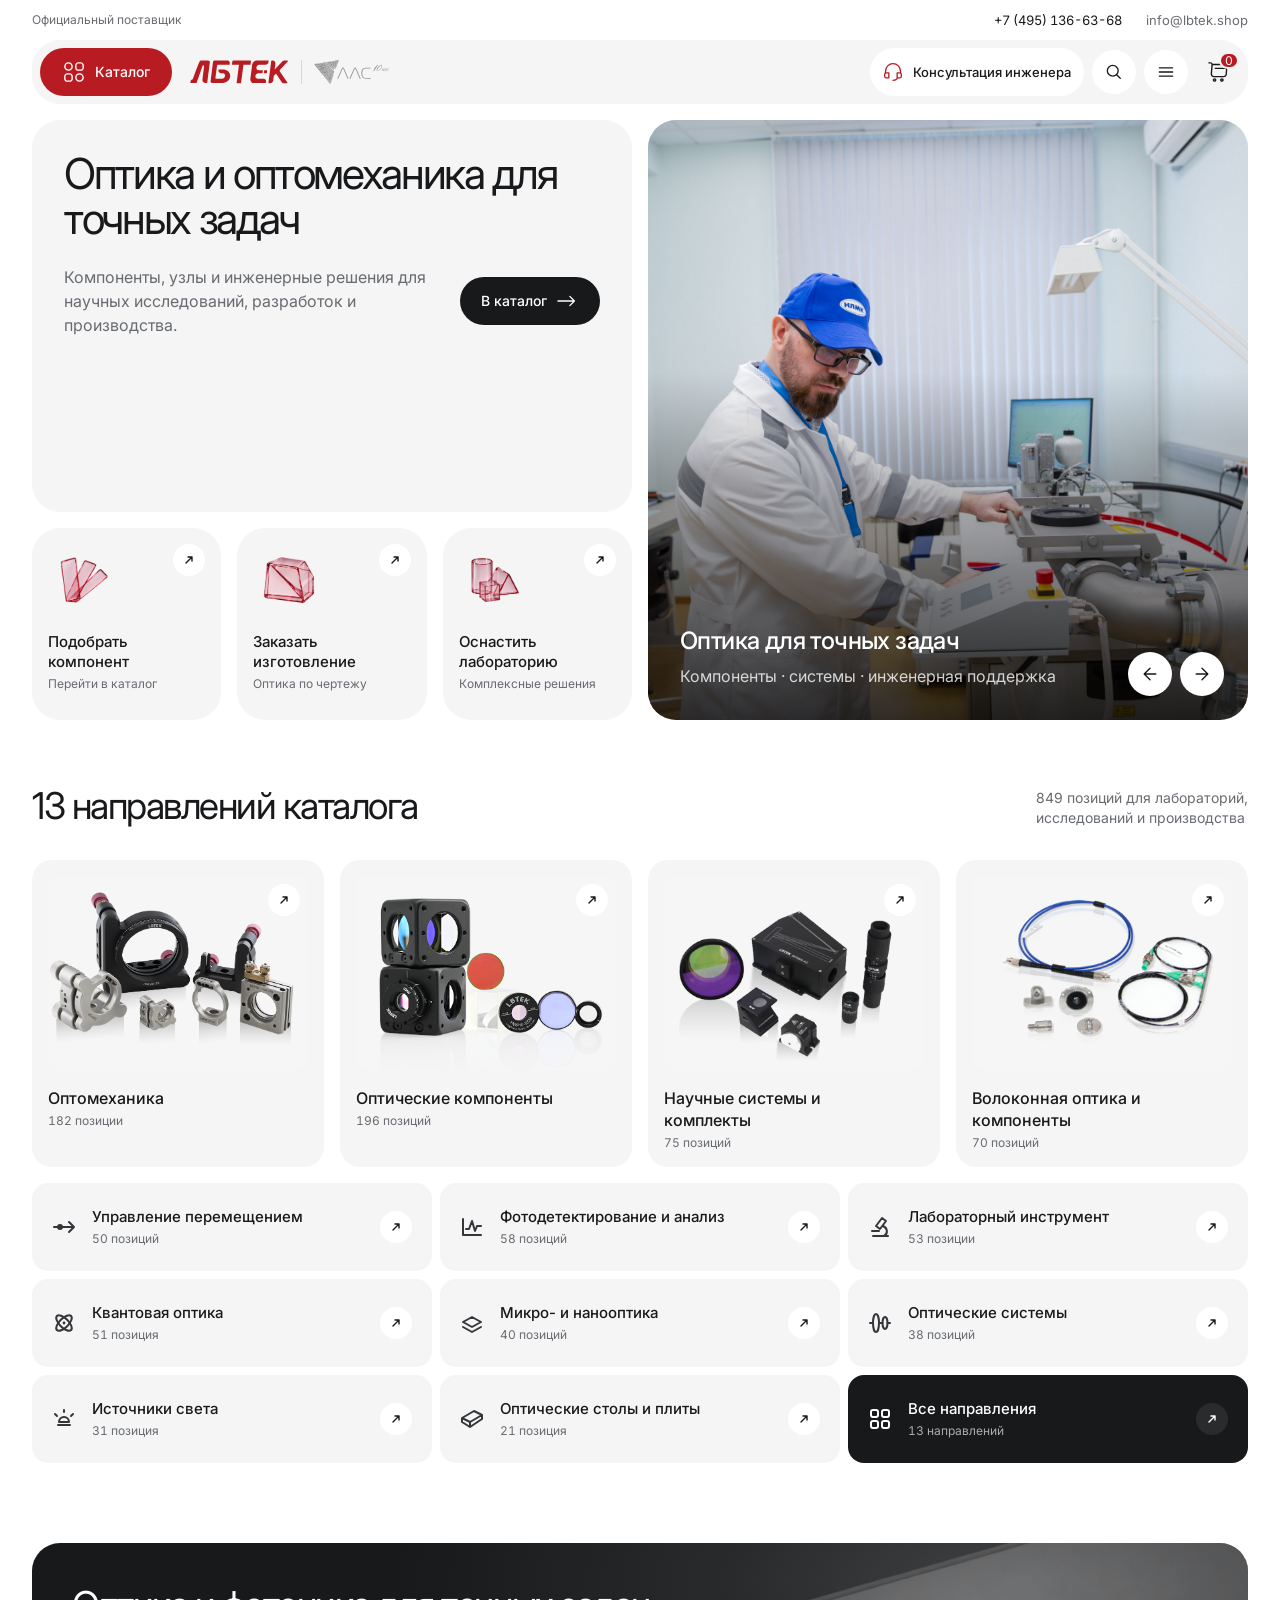
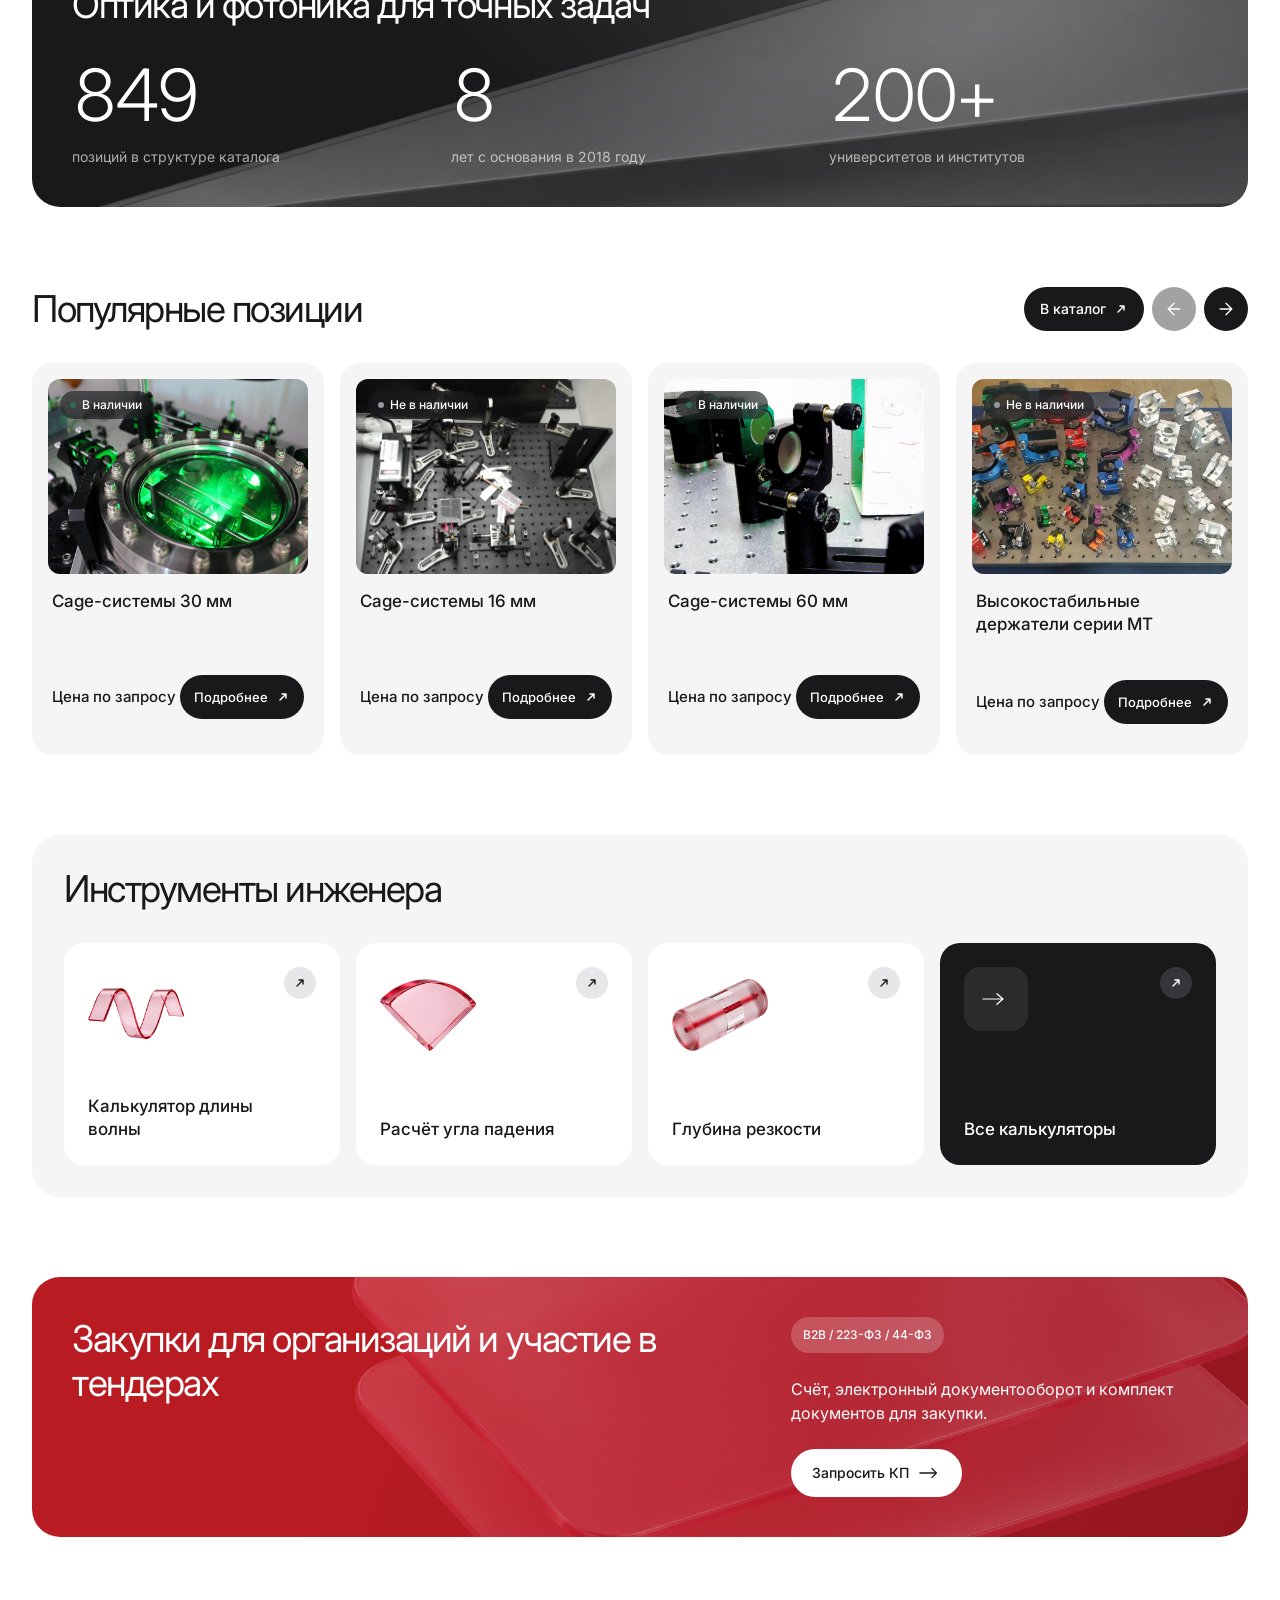
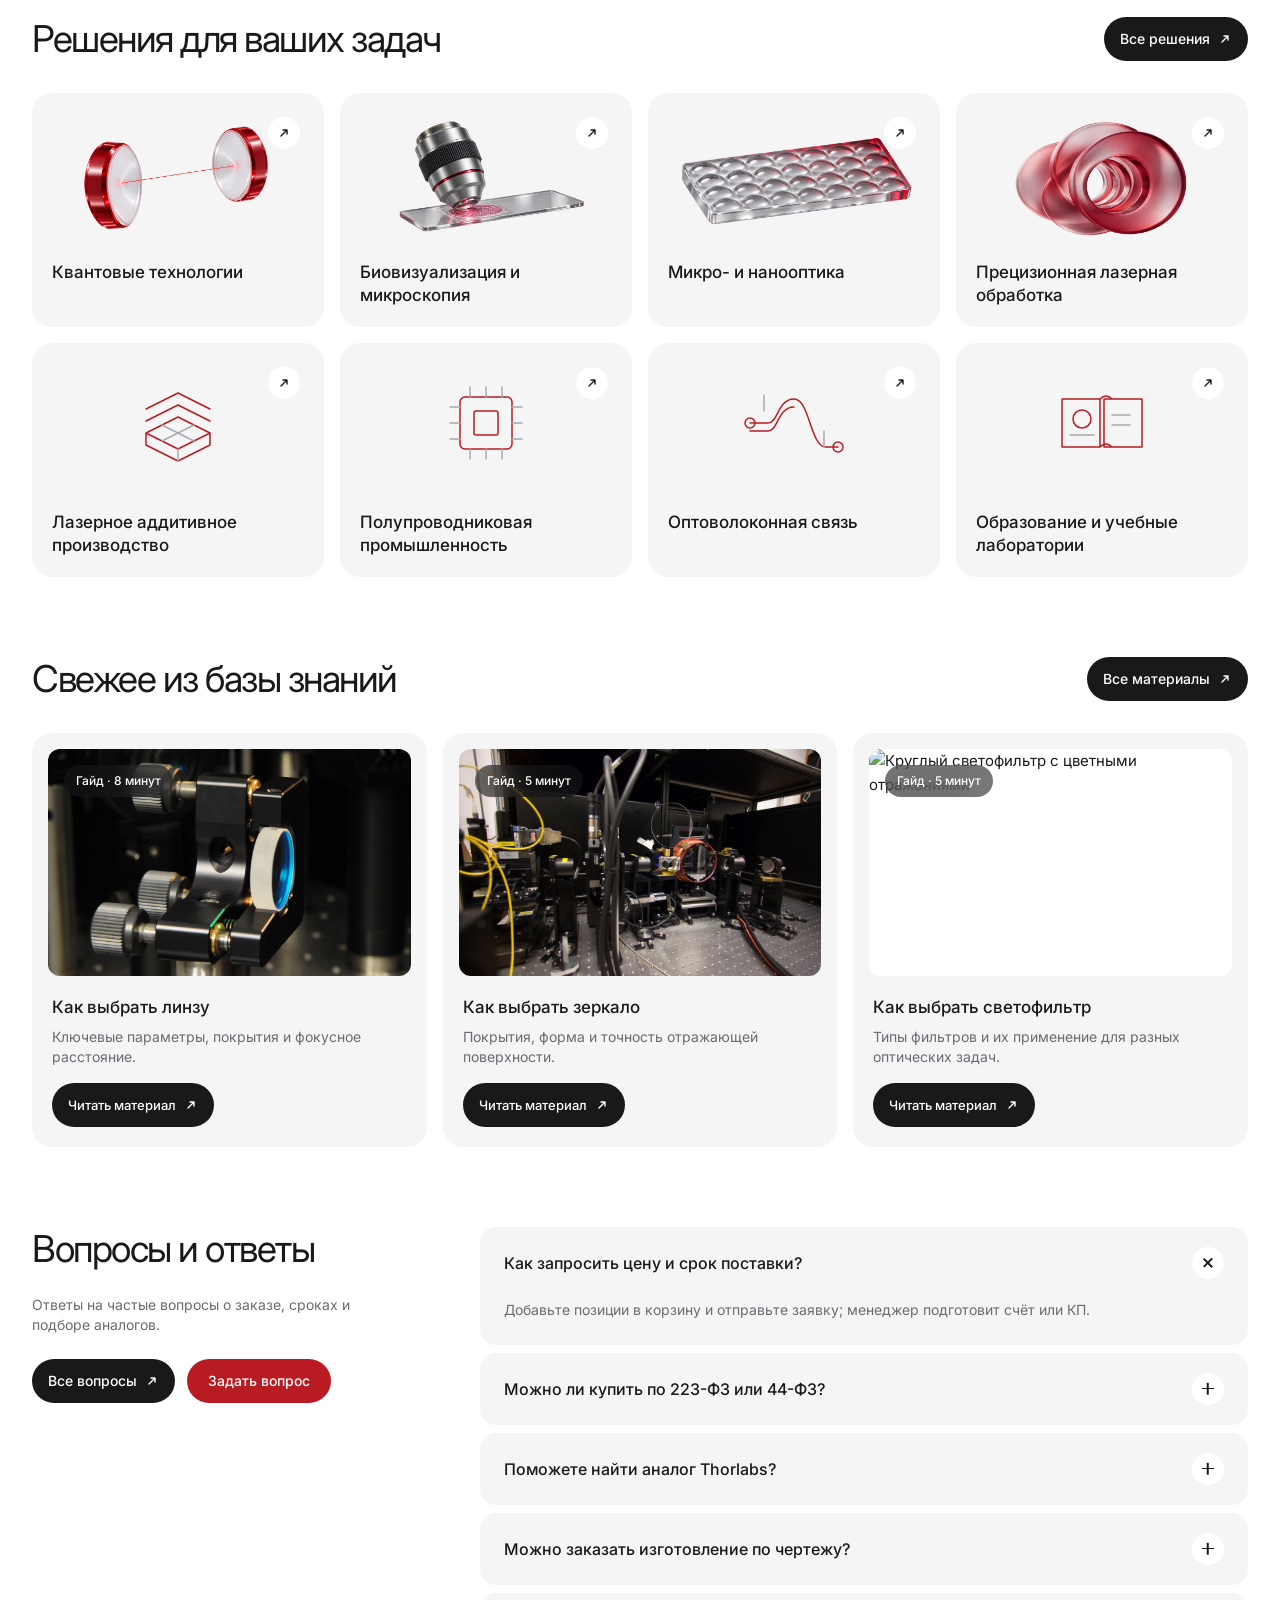
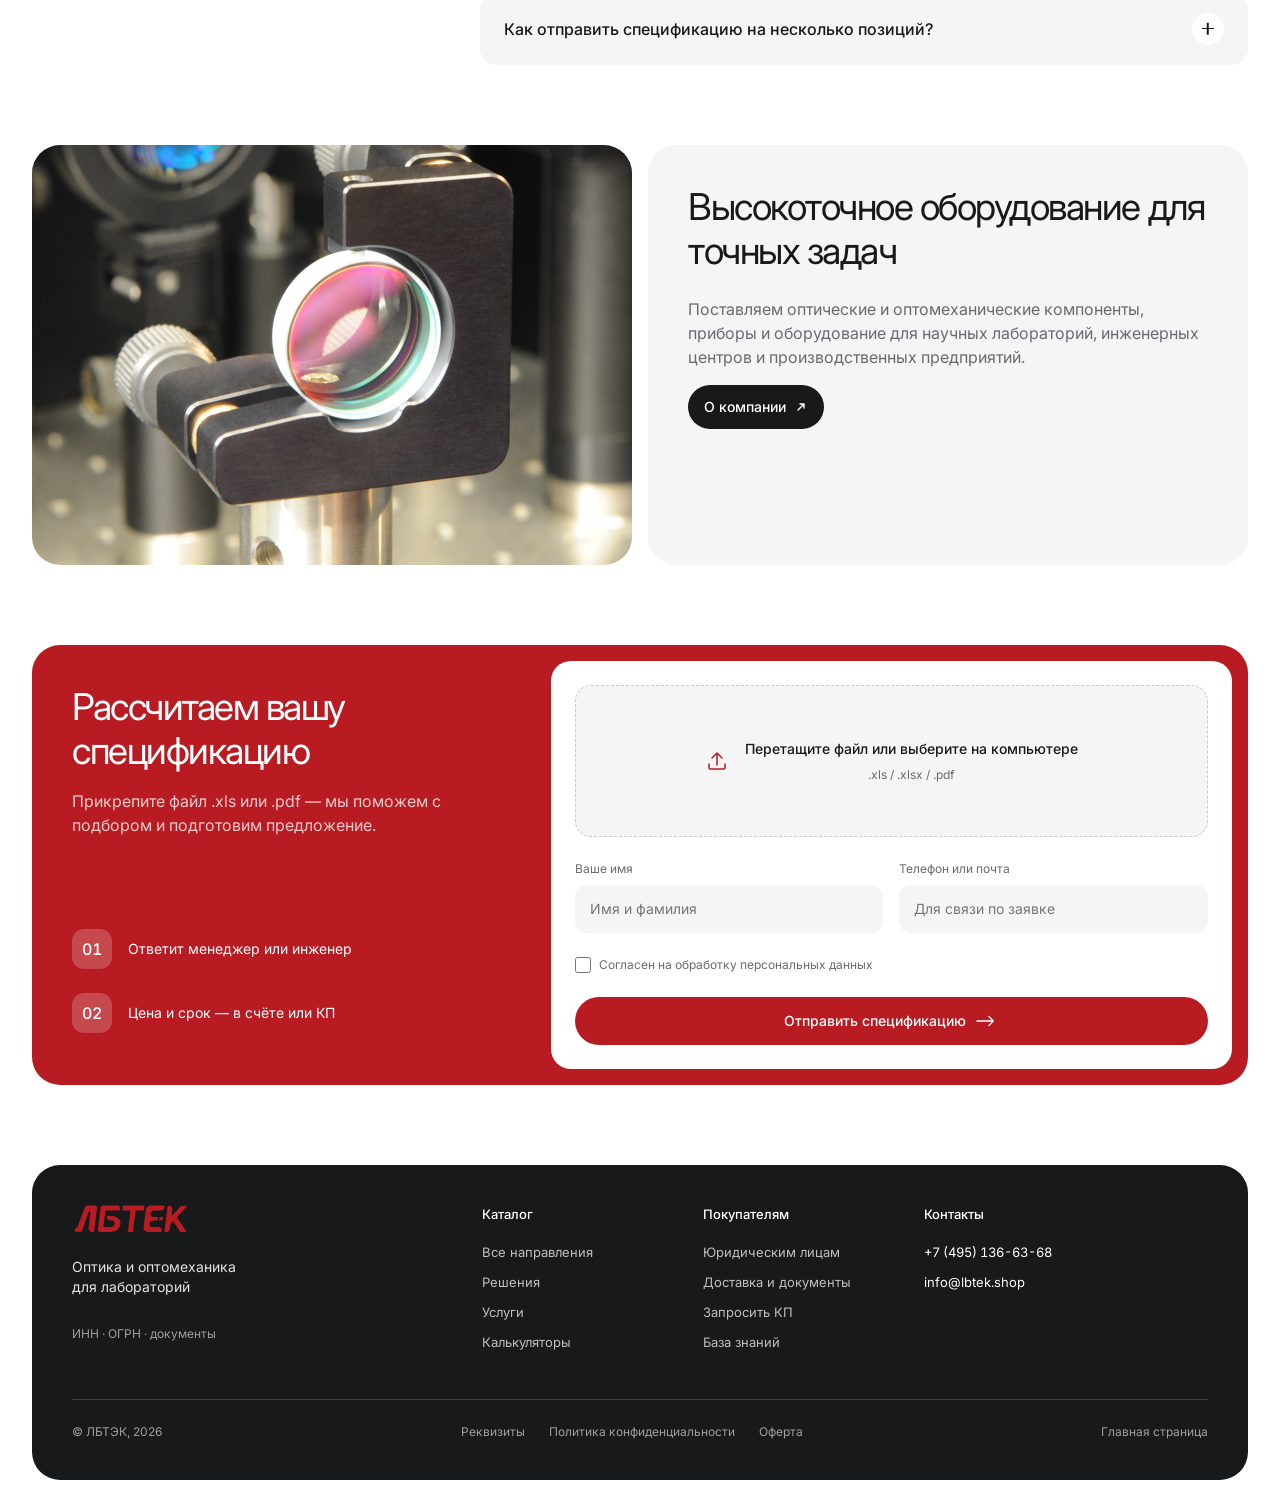
==== commit accb011d: "Reorder homepage sections and add popular items slider" ====
--- a/index.html
+++ b/index.html
@@ -264,7 +264,6 @@
         <div class="stat-item">
           <strong>200+</strong>
           <p>университетов и институтов</p>
-          <div class="stat-additional"><strong>300+</strong><span>инновационных компаний</span></div>
         </div>
       </div>
     </section>
@@ -285,67 +284,49 @@
         <div class="stat-item">
           <strong>200+</strong>
           <p>университетов и институтов</p>
-          <div class="stat-additional"><strong>300+</strong><span>инновационных компаний</span></div>
-        </div>
-      </div>
-    </section>
-
-    <section class="solutions-section container" id="solutions" aria-labelledby="solutions-title">
+        </div>
+      </div>
+    </section>
+
+    <section class="series-section container" id="series" aria-labelledby="series-title">
       <div class="section-heading">
         <div>
-          <h2 id="solutions-title">Решения для ваших задач</h2>
-        </div>
-        <a class="section-link" href="#solutions">Все решения <svg viewBox="0 0 14 14" aria-hidden="true"><path d="M4 10 10 4M6 4h4v4"/></svg></a>
-      </div>
-
-      <div class="solutions-grid">
-        <a class="solution-card" href="#solutions">
-          <span class="solution-top"><span class="solution-arrow card-arrow"><svg viewBox="0 0 14 14" aria-hidden="true"><path d="M4 10 10 4M6 4h4v4"/></svg></span></span>
-          <span class="solution-visual"><img src="assets/solution-quantum.png" alt="Квантовая оптическая система" width="1867" height="842" loading="lazy"></span>
-          <strong>Квантовые технологии</strong>
-        </a>
-
-        <a class="solution-card" href="#solutions">
-          <span class="solution-top"><span class="solution-arrow card-arrow"><svg viewBox="0 0 14 14" aria-hidden="true"><path d="M4 10 10 4M6 4h4v4"/></svg></span></span>
-          <span class="solution-visual"><img src="assets/solution-microscopy.png" alt="Объектив микроскопа и предметное стекло" width="1870" height="841" loading="lazy"></span>
-          <strong>Биовизуализация и микроскопия</strong>
-        </a>
-
-        <a class="solution-card" href="#solutions">
-          <span class="solution-top"><span class="solution-arrow card-arrow"><svg viewBox="0 0 14 14" aria-hidden="true"><path d="M4 10 10 4M6 4h4v4"/></svg></span></span>
-          <span class="solution-visual"><img src="assets/solution-nano.png" alt="Микрооптическая структура" width="1869" height="842" loading="lazy"></span>
-          <strong>Микро- и нанооптика</strong>
-        </a>
-
-        <a class="solution-card" href="#solutions">
-          <span class="solution-top"><span class="solution-arrow card-arrow"><svg viewBox="0 0 14 14" aria-hidden="true"><path d="M4 10 10 4M6 4h4v4"/></svg></span></span>
-          <span class="solution-visual"><img src="assets/solution-laser.png" alt="Оптический узел для лазерной обработки" width="1860" height="846" loading="lazy"></span>
-          <strong>Прецизионная лазерная обработка</strong>
-        </a>
-
-        <a class="solution-card" href="#solutions">
-          <span class="solution-top"><span class="solution-arrow card-arrow"><svg viewBox="0 0 14 14" aria-hidden="true"><path d="M4 10 10 4M6 4h4v4"/></svg></span></span>
-          <span class="solution-visual"><svg viewBox="0 0 120 96" aria-hidden="true"><path d="M28 58l32-16 32 16-32 16zM28 46l32-16 32 16M28 34l32-16 32 16M28 58v12l32 16 32-16V58"/><path class="muted" d="M60 74v12M44 50l32 16M76 50l-32 16"/></svg></span>
-          <strong>Лазерное аддитивное производство</strong>
-        </a>
-
-        <a class="solution-card" href="#solutions">
-          <span class="solution-top"><span class="solution-arrow card-arrow"><svg viewBox="0 0 14 14" aria-hidden="true"><path d="M4 10 10 4M6 4h4v4"/></svg></span></span>
-          <span class="solution-visual"><svg viewBox="0 0 120 96" aria-hidden="true"><rect x="34" y="22" width="52" height="52" rx="5"/><rect x="48" y="36" width="24" height="24" rx="2"/><path class="muted" d="M44 12v10M60 12v10M76 12v10M44 74v10M60 74v10M76 74v10M24 32h10M24 48h10M24 64h10M86 32h10M86 48h10M86 64h10"/></svg></span>
-          <strong>Полупроводниковая промышленность</strong>
-        </a>
-
-        <a class="solution-card" href="#solutions">
-          <span class="solution-top"><span class="solution-arrow card-arrow"><svg viewBox="0 0 14 14" aria-hidden="true"><path d="M4 10 10 4M6 4h4v4"/></svg></span></span>
-          <span class="solution-visual"><svg viewBox="0 0 120 96" aria-hidden="true"><path d="M16 48h18c10 0 10-24 26-24s16 48 32 48h12M16 56h18c10 0 10-24 26-24"/><circle cx="16" cy="48" r="5"/><circle cx="104" cy="72" r="5"/><path class="muted" d="M30 20v16M90 56v16"/></svg></span>
-          <strong>Оптоволоконная связь</strong>
-        </a>
-
-        <a class="solution-card" href="#solutions">
-          <span class="solution-top"><span class="solution-arrow card-arrow"><svg viewBox="0 0 14 14" aria-hidden="true"><path d="M4 10 10 4M6 4h4v4"/></svg></span></span>
-          <span class="solution-visual"><svg viewBox="0 0 120 96" aria-hidden="true"><path d="M20 24h38v48H20zM62 24h38v48H62zM58 24c4-4 8-4 12 0M58 72c4-4 8-4 12 0"/><circle cx="40" cy="44" r="9"/><path class="muted" d="M70 40h18M70 50h18M28 60h24"/></svg></span>
-          <strong>Образование и учебные лаборатории</strong>
-        </a>
+          <h2 id="series-title">Популярные позиции</h2>
+        </div>
+        <div class="series-heading-actions">
+          <a class="section-link" href="#catalog">В каталог <svg viewBox="0 0 14 14" aria-hidden="true"><path d="M4 10 10 4M6 4h4v4"/></svg></a>
+          <div class="series-slider-controls" aria-label="Управление слайдером популярных позиций">
+            <button class="hero-slider-button" type="button" data-series-direction="previous" aria-label="Предыдущие позиции" aria-controls="series-grid" disabled><svg viewBox="0 0 24 24" aria-hidden="true"><path d="M19 12H5m7 7-7-7 7-7"/></svg></button>
+            <button class="hero-slider-button" type="button" data-series-direction="next" aria-label="Следующие позиции" aria-controls="series-grid"><svg viewBox="0 0 24 24" aria-hidden="true"><path d="M5 12h14m-7-7 7 7-7 7"/></svg></button>
+          </div>
+        </div>
+      </div>
+
+      <div class="series-grid" id="series-grid" role="region" aria-roledescription="слайдер" aria-label="Популярные позиции" tabindex="0">
+        <article class="product-card">
+          <a class="product-image" href="#series"><img src="assets/catalog-scientific-systems.jpg" alt="Cage-система 30 мм в лабораторной установке" width="960" height="640" loading="lazy"><span class="stock-status in-stock">В наличии</span></a>
+          <div class="product-info"><h3><a href="#series">Cage-системы 30 мм</a></h3><div class="product-bottom"><span class="product-price">Цена по запросу</span><a href="#series">Подробнее <svg viewBox="0 0 14 14" aria-hidden="true"><path d="M4 10 10 4M6 4h4v4"/></svg></a></div></div>
+        </article>
+        <article class="product-card">
+          <a class="product-image" href="#series"><img src="assets/series-cage-16.jpg" alt="Компоненты Cage-системы 16 мм на оптическом столе" width="1200" height="800" loading="lazy"><span class="stock-status out-stock">Не в наличии</span></a>
+          <div class="product-info"><h3><a href="#series">Cage-системы 16 мм</a></h3><div class="product-bottom"><span class="product-price">Цена по запросу</span><a href="#series">Подробнее <svg viewBox="0 0 14 14" aria-hidden="true"><path d="M4 10 10 4M6 4h4v4"/></svg></a></div></div>
+        </article>
+        <article class="product-card">
+          <a class="product-image" href="#series"><img src="assets/series-cage-60.jpg" alt="Cage-система 60 мм с оптическими держателями" width="1200" height="673" loading="lazy"><span class="stock-status in-stock">В наличии</span></a>
+          <div class="product-info"><h3><a href="#series">Cage-системы 60 мм</a></h3><div class="product-bottom"><span class="product-price">Цена по запросу</span><a href="#series">Подробнее <svg viewBox="0 0 14 14" aria-hidden="true"><path d="M4 10 10 4M6 4h4v4"/></svg></a></div></div>
+        </article>
+        <article class="product-card">
+          <a class="product-image" href="#series"><img src="assets/catalog-optomechanics.jpg" alt="Высокостабильные держатели серии MT" width="960" height="540" loading="lazy"><span class="stock-status out-stock">Не в наличии</span></a>
+          <div class="product-info"><h3><a href="#series">Высокостабильные держатели серии MT</a></h3><div class="product-bottom"><span class="product-price">Цена по запросу</span><a href="#series">Подробнее <svg viewBox="0 0 14 14" aria-hidden="true"><path d="M4 10 10 4M6 4h4v4"/></svg></a></div></div>
+        </article>
+        <article class="product-card">
+          <a class="product-image" href="#series"><img src="assets/series-ts.jpg" alt="Термостабильный держатель серии TS" width="1200" height="1200" loading="lazy"><span class="stock-status in-stock">В наличии</span></a>
+          <div class="product-info"><h3><a href="#series">Термостабильные держатели TS</a></h3><div class="product-bottom"><span class="product-price">Цена по запросу</span><a href="#series">Подробнее <svg viewBox="0 0 14 14" aria-hidden="true"><path d="M4 10 10 4M6 4h4v4"/></svg></a></div></div>
+        </article>
+        <article class="product-card">
+          <a class="product-image" href="#series"><img src="assets/series-rails.jpg" alt="Оптическая рельса с держателем" width="1200" height="1200" loading="lazy"><span class="stock-status out-stock">Не в наличии</span></a>
+          <div class="product-info"><h3><a href="#series">Оптические рельсы</a></h3><div class="product-bottom"><span class="product-price">Цена по запросу</span><a href="#series">Подробнее <svg viewBox="0 0 14 14" aria-hidden="true"><path d="M4 10 10 4M6 4h4v4"/></svg></a></div></div>
+        </article>
       </div>
     </section>
 
@@ -403,39 +384,62 @@
       </div>
     </section>
 
-    <section class="series-section container" id="series" aria-labelledby="series-title">
+    <section class="solutions-section container" id="solutions" aria-labelledby="solutions-title">
       <div class="section-heading">
         <div>
-          <h2 id="series-title">Популярные серии</h2>
-        </div>
-        <a class="section-link" href="#catalog">В каталог <svg viewBox="0 0 14 14" aria-hidden="true"><path d="M4 10 10 4M6 4h4v4"/></svg></a>
-      </div>
-
-      <div class="series-grid">
-        <article class="product-card">
-          <a class="product-image" href="#series"><img src="assets/catalog-scientific-systems.jpg" alt="Cage-система 30 мм в лабораторной установке" width="960" height="640" loading="lazy"><span class="stock-status in-stock">В наличии</span></a>
-          <div class="product-info"><h3><a href="#series">Cage-системы 30 мм</a></h3><div class="product-bottom"><span class="product-price">Цена по запросу</span><a href="#series">Подробнее <svg viewBox="0 0 14 14" aria-hidden="true"><path d="M4 10 10 4M6 4h4v4"/></svg></a></div></div>
-        </article>
-        <article class="product-card">
-          <a class="product-image" href="#series"><img src="assets/series-cage-16.jpg" alt="Компоненты Cage-системы 16 мм на оптическом столе" width="1200" height="800" loading="lazy"><span class="stock-status out-stock">Не в наличии</span></a>
-          <div class="product-info"><h3><a href="#series">Cage-системы 16 мм</a></h3><div class="product-bottom"><span class="product-price">Цена по запросу</span><a href="#series">Подробнее <svg viewBox="0 0 14 14" aria-hidden="true"><path d="M4 10 10 4M6 4h4v4"/></svg></a></div></div>
-        </article>
-        <article class="product-card">
-          <a class="product-image" href="#series"><img src="assets/series-cage-60.jpg" alt="Cage-система 60 мм с оптическими держателями" width="1200" height="673" loading="lazy"><span class="stock-status in-stock">В наличии</span></a>
-          <div class="product-info"><h3><a href="#series">Cage-системы 60 мм</a></h3><div class="product-bottom"><span class="product-price">Цена по запросу</span><a href="#series">Подробнее <svg viewBox="0 0 14 14" aria-hidden="true"><path d="M4 10 10 4M6 4h4v4"/></svg></a></div></div>
-        </article>
-        <article class="product-card">
-          <a class="product-image" href="#series"><img src="assets/catalog-optomechanics.jpg" alt="Высокостабильные держатели серии MT" width="960" height="540" loading="lazy"><span class="stock-status out-stock">Не в наличии</span></a>
-          <div class="product-info"><h3><a href="#series">Высокостабильные держатели серии MT</a></h3><div class="product-bottom"><span class="product-price">Цена по запросу</span><a href="#series">Подробнее <svg viewBox="0 0 14 14" aria-hidden="true"><path d="M4 10 10 4M6 4h4v4"/></svg></a></div></div>
-        </article>
-        <article class="product-card">
-          <a class="product-image" href="#series"><img src="assets/series-ts.jpg" alt="Термостабильный держатель серии TS" width="1200" height="1200" loading="lazy"><span class="stock-status in-stock">В наличии</span></a>
-          <div class="product-info"><h3><a href="#series">Термостабильные держатели TS</a></h3><div class="product-bottom"><span class="product-price">Цена по запросу</span><a href="#series">Подробнее <svg viewBox="0 0 14 14" aria-hidden="true"><path d="M4 10 10 4M6 4h4v4"/></svg></a></div></div>
-        </article>
-        <article class="product-card">
-          <a class="product-image" href="#series"><img src="assets/series-rails.jpg" alt="Оптическая рельса с держателем" width="1200" height="1200" loading="lazy"><span class="stock-status out-stock">Не в наличии</span></a>
-          <div class="product-info"><h3><a href="#series">Оптические рельсы</a></h3><div class="product-bottom"><span class="product-price">Цена по запросу</span><a href="#series">Подробнее <svg viewBox="0 0 14 14" aria-hidden="true"><path d="M4 10 10 4M6 4h4v4"/></svg></a></div></div>
-        </article>
+          <h2 id="solutions-title">Решения для ваших задач</h2>
+        </div>
+        <a class="section-link" href="#solutions">Все решения <svg viewBox="0 0 14 14" aria-hidden="true"><path d="M4 10 10 4M6 4h4v4"/></svg></a>
+      </div>
+
+      <div class="solutions-grid">
+        <a class="solution-card" href="#solutions">
+          <span class="solution-top"><span class="solution-arrow card-arrow"><svg viewBox="0 0 14 14" aria-hidden="true"><path d="M4 10 10 4M6 4h4v4"/></svg></span></span>
+          <span class="solution-visual"><img src="assets/solution-quantum.png" alt="Квантовая оптическая система" width="1867" height="842" loading="lazy"></span>
+          <strong>Квантовые технологии</strong>
+        </a>
+
+        <a class="solution-card" href="#solutions">
+          <span class="solution-top"><span class="solution-arrow card-arrow"><svg viewBox="0 0 14 14" aria-hidden="true"><path d="M4 10 10 4M6 4h4v4"/></svg></span></span>
+          <span class="solution-visual"><img src="assets/solution-microscopy.png" alt="Объектив микроскопа и предметное стекло" width="1870" height="841" loading="lazy"></span>
+          <strong>Биовизуализация и микроскопия</strong>
+        </a>
+
+        <a class="solution-card" href="#solutions">
+          <span class="solution-top"><span class="solution-arrow card-arrow"><svg viewBox="0 0 14 14" aria-hidden="true"><path d="M4 10 10 4M6 4h4v4"/></svg></span></span>
+          <span class="solution-visual"><img src="assets/solution-nano.png" alt="Микрооптическая структура" width="1869" height="842" loading="lazy"></span>
+          <strong>Микро- и нанооптика</strong>
+        </a>
+
+        <a class="solution-card" href="#solutions">
+          <span class="solution-top"><span class="solution-arrow card-arrow"><svg viewBox="0 0 14 14" aria-hidden="true"><path d="M4 10 10 4M6 4h4v4"/></svg></span></span>
+          <span class="solution-visual"><img src="assets/solution-laser.png" alt="Оптический узел для лазерной обработки" width="1860" height="846" loading="lazy"></span>
+          <strong>Прецизионная лазерная обработка</strong>
+        </a>
+
+        <a class="solution-card" href="#solutions">
+          <span class="solution-top"><span class="solution-arrow card-arrow"><svg viewBox="0 0 14 14" aria-hidden="true"><path d="M4 10 10 4M6 4h4v4"/></svg></span></span>
+          <span class="solution-visual"><svg viewBox="0 0 120 96" aria-hidden="true"><path d="M28 58l32-16 32 16-32 16zM28 46l32-16 32 16M28 34l32-16 32 16M28 58v12l32 16 32-16V58"/><path class="muted" d="M60 74v12M44 50l32 16M76 50l-32 16"/></svg></span>
+          <strong>Лазерное аддитивное производство</strong>
+        </a>
+
+        <a class="solution-card" href="#solutions">
+          <span class="solution-top"><span class="solution-arrow card-arrow"><svg viewBox="0 0 14 14" aria-hidden="true"><path d="M4 10 10 4M6 4h4v4"/></svg></span></span>
+          <span class="solution-visual"><svg viewBox="0 0 120 96" aria-hidden="true"><rect x="34" y="22" width="52" height="52" rx="5"/><rect x="48" y="36" width="24" height="24" rx="2"/><path class="muted" d="M44 12v10M60 12v10M76 12v10M44 74v10M60 74v10M76 74v10M24 32h10M24 48h10M24 64h10M86 32h10M86 48h10M86 64h10"/></svg></span>
+          <strong>Полупроводниковая промышленность</strong>
+        </a>
+
+        <a class="solution-card" href="#solutions">
+          <span class="solution-top"><span class="solution-arrow card-arrow"><svg viewBox="0 0 14 14" aria-hidden="true"><path d="M4 10 10 4M6 4h4v4"/></svg></span></span>
+          <span class="solution-visual"><svg viewBox="0 0 120 96" aria-hidden="true"><path d="M16 48h18c10 0 10-24 26-24s16 48 32 48h12M16 56h18c10 0 10-24 26-24"/><circle cx="16" cy="48" r="5"/><circle cx="104" cy="72" r="5"/><path class="muted" d="M30 20v16M90 56v16"/></svg></span>
+          <strong>Оптоволоконная связь</strong>
+        </a>
+
+        <a class="solution-card" href="#solutions">
+          <span class="solution-top"><span class="solution-arrow card-arrow"><svg viewBox="0 0 14 14" aria-hidden="true"><path d="M4 10 10 4M6 4h4v4"/></svg></span></span>
+          <span class="solution-visual"><svg viewBox="0 0 120 96" aria-hidden="true"><path d="M20 24h38v48H20zM62 24h38v48H62zM58 24c4-4 8-4 12 0M58 72c4-4 8-4 12 0"/><circle cx="40" cy="44" r="9"/><path class="muted" d="M70 40h18M70 50h18M28 60h24"/></svg></span>
+          <strong>Образование и учебные лаборатории</strong>
+        </a>
       </div>
     </section>
 
--- a/styles.css
+++ b/styles.css
@@ -1308,29 +1308,36 @@
 }
 
 .stats-focus {
+  position: relative;
   overflow: hidden;
   background: radial-gradient(ellipse 52% 82% at 82% 14%, #424345 0%, #292a2c 48%, transparent 100%), var(--text);
 }
 
-.stats-focus .stats-heading {
-  position: relative;
-  min-height: 210px;
-  align-items: center;
-}
-
-.stats-focus .stats-heading::before {
+.stats-focus::before {
   content: "";
   position: absolute;
-  inset: -40px -12% 0 25%;
-  background: url("assets/optical-wedge.png") 35% center / 150% auto no-repeat;
+  inset: 0;
+  z-index: 0;
+  background: url("assets/optical-wedge.png") 12% calc(100% + 100px) / 150% auto no-repeat;
   filter: grayscale(1);
   opacity: .48;
   pointer-events: none;
 }
 
+.stats-focus .stats-heading {
+  position: relative;
+  z-index: 1;
+  min-height: 0;
+  align-items: flex-start;
+  gap: 0;
+  padding-bottom: 0;
+  border-bottom: 0;
+}
+
 .stats-focus .stats-heading h2 {
   position: relative;
-  max-width: min(46%, 560px);
+  max-width: none;
+  white-space: nowrap;
 }
 
 @media (max-width: 700px) {
@@ -1339,18 +1346,30 @@
   }
 
   .stats-focus .stats-heading {
-    padding-top: 132px;
-  }
-
-  .stats-focus .stats-heading::before {
-    inset: -24px calc(-24px - 14%) auto 0;
-    height: 144px;
-    background-position: left 58%;
+    padding-top: 0;
+  }
+
+  .stats-focus::before {
+    display: none;
   }
 
   .stats-focus .stats-heading h2 {
     max-width: 100%;
-  }
+    white-space: normal;
+  }
+}
+
+.stats-focus .stats-grid {
+  position: relative;
+  z-index: 1;
+  margin-top: 32px;
+}
+
+.stats-focus .stat-item,
+.stats-focus .stat-item:first-child,
+.stats-focus .stat-item:last-child {
+  padding: 0;
+  border: 0;
 }
 
 .stats-grid {
@@ -1391,28 +1410,6 @@
   line-height: 20px;
 }
 
-.stat-additional {
-  display: flex;
-  align-items: center;
-  gap: 12px;
-  margin-top: 24px;
-  padding-top: 16px;
-  border-top: 1px solid rgba(255, 255, 255, .14);
-}
-
-.stat-additional strong {
-  font-size: 20px;
-  font-weight: 400;
-  line-height: 24px;
-  font-variant-numeric: tabular-nums;
-}
-
-.stat-additional span {
-  color: rgba(255, 255, 255, .64);
-  font-size: 12px;
-  line-height: 16px;
-}
-
 .solutions-section {
   margin-bottom: 80px;
 }
@@ -1427,6 +1424,15 @@
 }
 
 .section-heading > .section-link {
+  min-height: 44px;
+  padding: 0 16px;
+  border-radius: 999px;
+  background: var(--text);
+  color: var(--surface);
+  transition: background-color 180ms ease;
+}
+
+.series-heading-actions > .section-link {
   min-height: 44px;
   padding: 0 16px;
   border-radius: 999px;
@@ -1451,6 +1457,11 @@
 }
 
 .section-heading > .section-link:hover {
+  background: #34363A;
+  color: var(--surface);
+}
+
+.series-heading-actions > .section-link:hover {
   background: #34363A;
   color: var(--surface);
 }
@@ -1782,8 +1793,44 @@
 
 .series-grid {
   display: grid;
-  grid-template-columns: repeat(3, minmax(0, 1fr));
+  grid-template-rows: auto;
+  grid-auto-columns: calc((100% - 48px) / 4);
+  grid-auto-flow: column;
   gap: 16px;
+  overflow-x: auto;
+  overscroll-behavior-x: contain;
+  scroll-snap-type: x mandatory;
+  scrollbar-width: none;
+}
+
+.series-grid::-webkit-scrollbar {
+  display: none;
+}
+
+.series-grid .product-card {
+  scroll-snap-align: start;
+}
+
+.series-heading-actions,
+.series-slider-controls {
+  display: flex;
+  align-items: center;
+  gap: 8px;
+}
+
+.series-slider-controls button:disabled {
+  opacity: .4;
+  cursor: default;
+}
+
+.series-slider-controls .hero-slider-button {
+  background: var(--text);
+  color: var(--surface);
+}
+
+.series-slider-controls .hero-slider-button:hover:not(:disabled) {
+  background: #34363A;
+  color: var(--surface);
 }
 
 .product-card,
@@ -3161,8 +3208,15 @@
     margin-top: 8px;
   }
 
-  .stat-additional {
-    margin-top: 16px;
+  .stats-focus .stats-grid {
+    margin-top: 24px;
+  }
+
+  .stats-focus .stat-item,
+  .stats-focus .stat-item:first-child,
+  .stats-focus .stat-item:last-child {
+    padding: 0;
+    border: 0;
   }
 }
 
@@ -3280,7 +3334,8 @@
 
 @media (max-width: 1100px) {
   .series-grid {
-    grid-template-columns: repeat(2, minmax(0, 1fr));
+    grid-template-columns: none;
+    grid-auto-columns: calc((100% - 16px) / 2);
   }
 }
 
@@ -3290,7 +3345,8 @@
   }
 
   .series-grid {
-    grid-template-columns: 1fr;
+    grid-template-columns: none;
+    grid-auto-columns: 86%;
     gap: 8px;
   }
 
